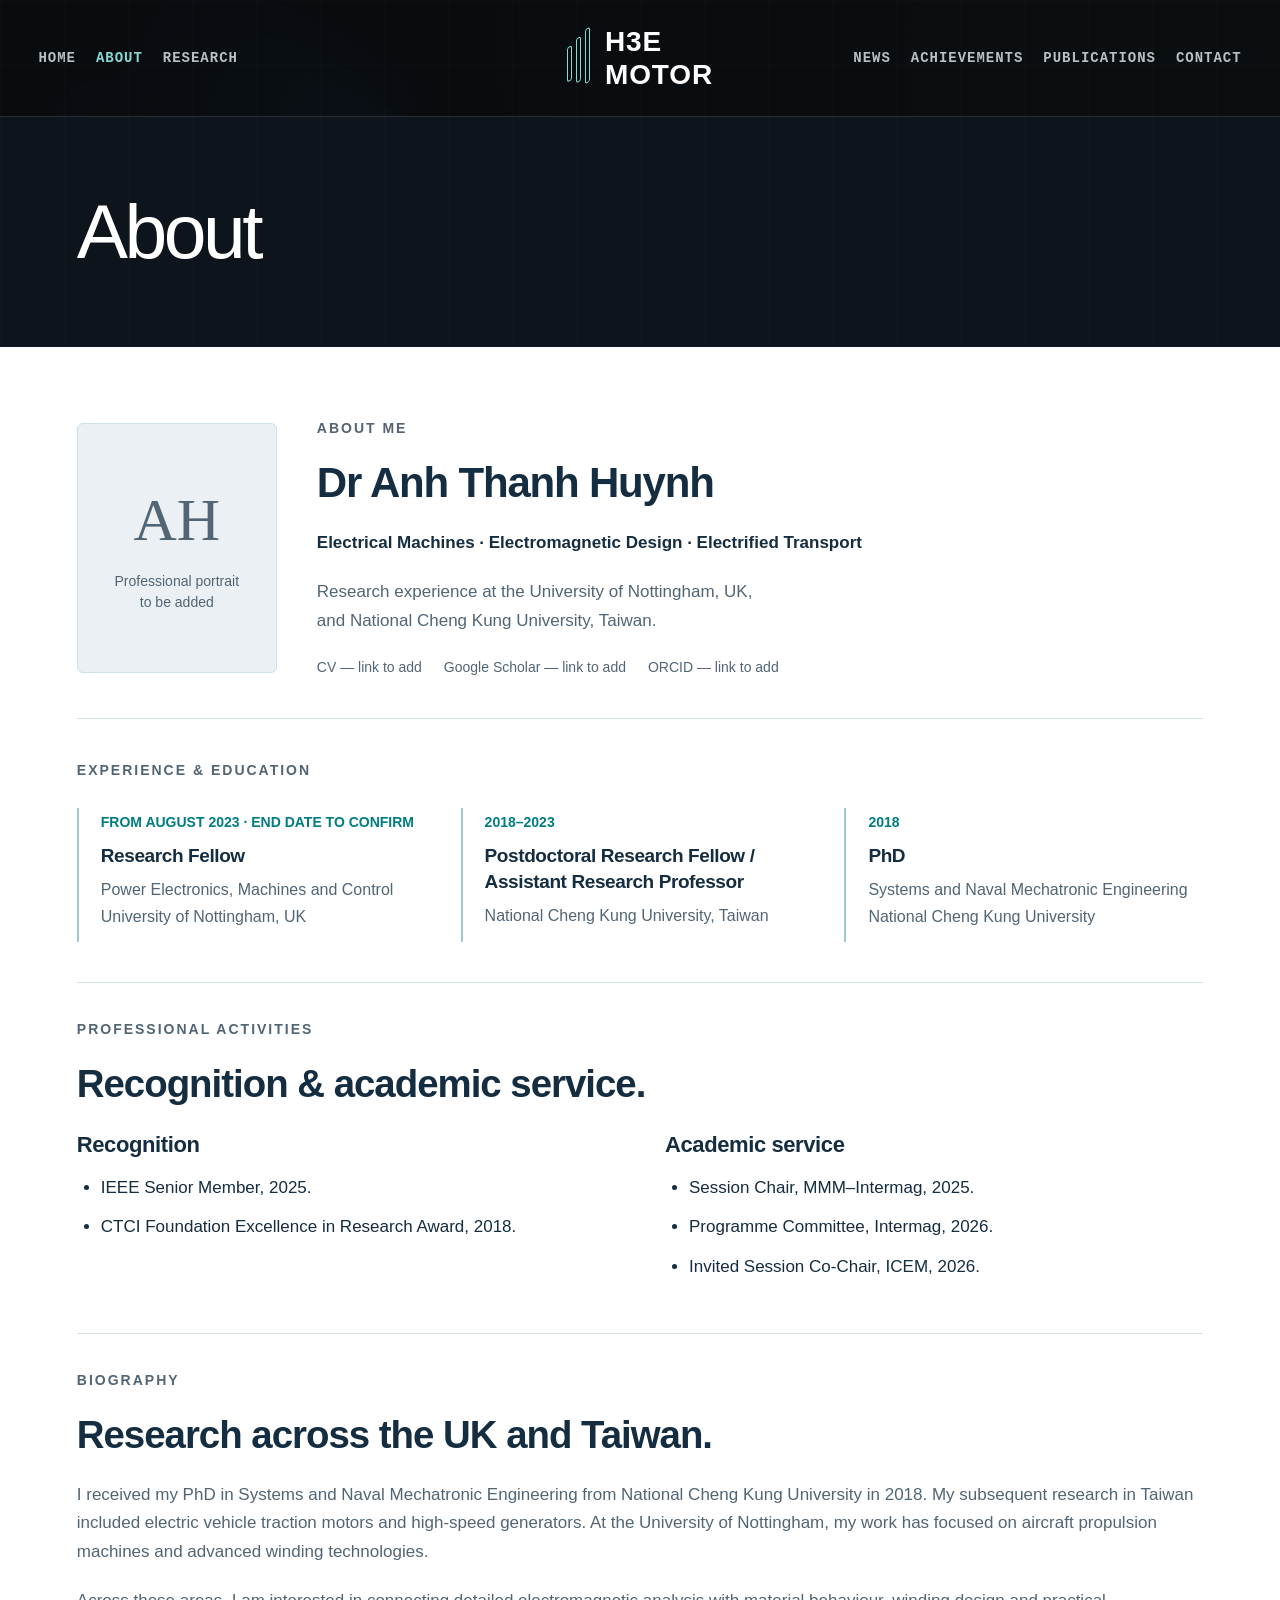
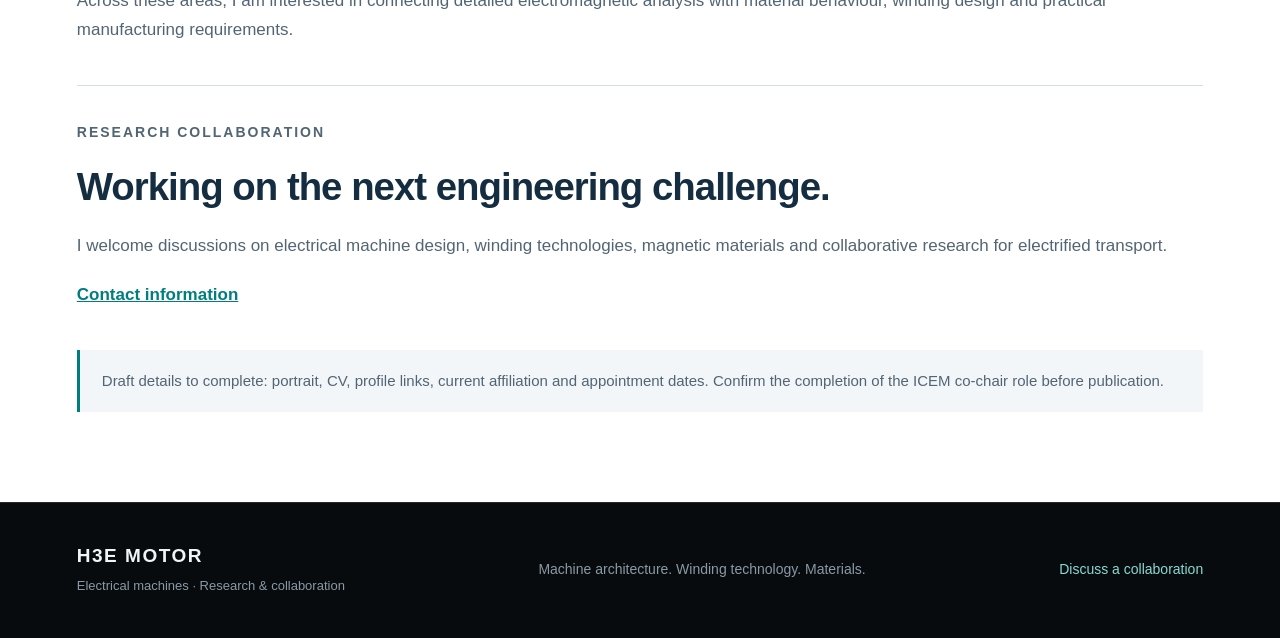
==== about.html @ 7771d88c "Update navigation, section labels and four supplied homepage illustrations" ====
<!DOCTYPE html>
<html lang="en"><head><meta charset="utf-8"/><meta content="width=device-width,initial-scale=1" name="viewport"/><title>About | Electrical Machines Research</title><meta content="Electrical machine research, winding technologies and magnetic materials." name="description"/><link href="style.css" rel="stylesheet"/><link href="design.css" rel="stylesheet"/><script defer="" src="navigation.js"></script></head><body><a class="skip" href="#main">Skip to content</a><header class="site-header"><nav aria-label="Main navigation" class="site-nav"><div class="nav-group nav-left"><a href="index.html">Home</a><a aria-current="page" href="about.html">About</a><a href="research.html">Research</a></div><a aria-label="H3E Motor home" class="brand" href="index.html"><span aria-hidden="true" class="brand-symbol"><i></i><i></i><i></i></span><span class="brand-name">H3E<span>MOTOR</span></span></a><button aria-controls="mobile-navigation" aria-expanded="false" class="menu-toggle" type="button">Menu<span aria-hidden="true">☰</span></button><div class="nav-group nav-right"><a href="news.html">News</a><a href="achievements.html">Achievements</a><a href="publications.html">Publications</a><a href="contact.html">Contact</a></div><div class="mobile-navigation" hidden="" id="mobile-navigation"><a href="index.html">Home</a><a aria-current="page" href="about.html">About</a><a href="research.html">Research</a><a href="news.html">News</a><a href="achievements.html">Achievements</a><a href="publications.html">Publications</a><a href="contact.html">Contact</a></div></nav></header><div class="section-banner"><div class="wrap"><h1>About</h1></div></div><main class="section-content" id="main"><section class="profile-overview"><div aria-label="Placeholder for a professional portrait" class="portrait" role="img"><span>AH</span><small>Professional portrait<br/>to be added</small></div><div><p class="eyebrow">About me</p><h1>Dr Anh Thanh Huynh</h1><p class="research-line">Electrical Machines · Electromagnetic Design · Electrified Transport</p><p>Research experience at the University of Nottingham, UK,<br/>and National Cheng Kung University, Taiwan.</p><div aria-label="Profile links awaiting details" class="profile-links"><span>CV — link to add</span><span>Google Scholar — link to add</span><span>ORCID — link to add</span></div></div></section><section class="about-experience"><p class="eyebrow">Experience &amp; education</p><div class="timeline"><div class="event"><time>FROM AUGUST 2023 · END DATE TO CONFIRM</time><h3>Research Fellow</h3><p>Power Electronics, Machines and Control<br/>University of Nottingham, UK</p></div><div class="event"><time>2018–2023</time><h3>Postdoctoral Research Fellow /<br/>Assistant Research Professor</h3><p>National Cheng Kung University, Taiwan</p></div><div class="event"><time>2018</time><h3>PhD</h3><p>Systems and Naval Mechatronic Engineering<br/>National Cheng Kung University</p></div></div></section><section class="about-section"><p class="eyebrow">Professional activities</p><h2>Recognition &amp; academic service.</h2><div class="columns"><div><h3>Recognition</h3><ul><li>IEEE Senior Member, 2025.</li><li>CTCI Foundation Excellence in Research Award, 2018.</li></ul></div><div><h3>Academic service</h3><ul><li>Session Chair, MMM–Intermag, 2025.</li><li>Programme Committee, Intermag, 2026.</li><li>Invited Session Co-Chair, ICEM, 2026.</li></ul></div></div></section><section class="about-section"><p class="eyebrow">Biography</p><h2>Research across the UK and Taiwan.</h2><p>I received my PhD in Systems and Naval Mechatronic Engineering from National Cheng Kung University in 2018. My subsequent research in Taiwan included electric vehicle traction motors and high-speed generators. At the University of Nottingham, my work has focused on aircraft propulsion machines and advanced winding technologies.</p><p>Across these areas, I am interested in connecting detailed electromagnetic analysis with material behaviour, winding design and practical manufacturing requirements.</p></section><section class="about-section"><p class="eyebrow">Research collaboration</p><h2>Working on the next engineering challenge.</h2><p>I welcome discussions on electrical machine design, winding technologies, magnetic materials and collaborative research for electrified transport.</p><a class="text-link" href="contact.html">Contact information</a></section><p class="note">Draft details to complete: portrait, CV, profile links, current affiliation and appointment dates. Confirm the completion of the ICEM co-chair role before publication.</p></main><footer class="site-footer"><a class="footer-brand" href="index.html">H3E MOTOR<span>Electrical machines · Research &amp; collaboration</span></a><p>Machine architecture. Winding technology. Materials.</p><a href="contact.html">Discuss a collaboration</a></footer></body></html>
---- style.css ----
:root{--ink:#152d40;--muted:#526574;--accent:#007d80;--blue:#007fac;--line:#d5e0e5;--mist:#f2f6f8;--background:url("blue-charcoal-background.jpg")}*{box-sizing:border-box}html{scroll-behavior:smooth;scroll-padding-top:100px}body{margin:0;color:var(--ink);background:#202020 var(--background) left top/cover fixed no-repeat;font:17px/1.7 system-ui,-apple-system,BlinkMacSystemFont,"Segoe UI",sans-serif;overflow-wrap:break-word}a{color:var(--accent)}a:focus-visible{outline:3px solid #5fe0e1;outline-offset:5px}h1,h2,h3,p{margin-top:0}h1{font-size:clamp(36px,4.2vw,58px);line-height:1.13;letter-spacing:-1.8px;margin-bottom:23px}h2{font-size:clamp(28px,3vw,39px);line-height:1.24;letter-spacing:-1px;margin-bottom:22px}h3{font-size:22px;line-height:1.35;letter-spacing:-.4px;margin-bottom:14px}p{margin-bottom:20px}ul{padding-left:24px;margin:0}li{margin-bottom:11px}.skip{position:absolute;top:-100px;z-index:40}.skip:focus{top:12px;left:12px;background:#fff;padding:8px}header{position:sticky;top:0;z-index:20;background:rgba(21,25,29,.95);border-bottom:1px solid #ffffff20;backdrop-filter:blur(12px)}.bar{max-width:1240px;margin:auto;min-height:78px;padding:20px 40px;display:flex;justify-content:flex-end;align-items:center}nav{display:flex;flex-wrap:wrap;gap:12px 28px;align-items:center;justify-content:flex-end}nav a{font-size:15px;font-weight:600;color:#dce5e9;text-decoration:none}nav a:hover,nav a[aria-current=page]{color:#8fe4e7}nav a[aria-current=page]{text-decoration:underline;text-underline-offset:9px;text-decoration-thickness:2px}.home-hero{background-image:linear-gradient(90deg,transparent 20%,#00000016 65%),var(--background);background-position:left center;background-size:cover;min-height:640px;color:white}.hero-inner{max-width:1240px;margin:auto;min-height:640px;display:flex;align-items:center;padding:70px 40px}.hero-copy{margin-left:41%;max-width:700px}.hero-copy h1{font-size:clamp(40px,4vw,57px);font-weight:650;line-height:1.12;letter-spacing:-1.8px}.hero-copy p{font-size:19px;color:#dce5ea;max-width:600px}.actions{display:flex;flex-wrap:wrap;gap:12px;margin-top:30px}.button{display:inline-block;background:#007d80;color:white;padding:12px 22px;text-decoration:none;font-size:15px;font-weight:650;border:1px solid #007d80;border-radius:6px}.button:hover{background:#00686c}.button.outline{background:#ffffff08;border-color:#b2bdc4}.button.outline:hover{background:#ffffff16}.home-content{max-width:1240px;margin:0 auto;padding:70px 40px 80px;background:#fff}.section-heading{max-width:850px;margin-bottom:36px}.section-heading>p:last-child{font-size:19px;color:var(--muted)}.eyebrow,.tag{font-size:14px;letter-spacing:2px;text-transform:uppercase;font-weight:750;color:var(--accent);margin-bottom:18px;display:block}.feature-grid{display:grid;grid-template-columns:repeat(3,minmax(0,1fr));gap:24px}.feature{padding:26px;background:var(--mist);border-top:3px solid var(--accent);border-radius:6px}.feature p{font-size:16px;color:var(--muted)}.feature a{font-size:15px;font-weight:600}.next-grid{display:grid;grid-template-columns:1fr 1fr;gap:26px;margin-top:36px}.next-grid a{display:flex;flex-direction:column;border-top:1px solid var(--line);padding-top:25px;text-decoration:none}.next-grid strong{font-size:21px}.next-grid span{color:var(--muted);font-size:16px;margin-top:8px}.section-banner{background:linear-gradient(90deg,#0000000a,#00000020),var(--background) left 40%/cover no-repeat;color:#fff}.section-banner .wrap{max-width:1240px;margin:auto;padding:55px 40px;min-height:225px;display:flex;justify-content:center;flex-direction:column;padding-left:max(40px,40%)}.section-banner h1{margin-bottom:0;font-size:46px;letter-spacing:-1.4px}.section-content{max-width:1240px;margin:auto;background:#fff;padding:60px 40px 80px;min-height:50vh}.section-content>section{margin-bottom:40px}.section-content p{color:var(--muted)}.section-content p:last-child{margin-bottom:0}.section-content .entry{padding:27px 0;border-top:1px solid var(--line)}.section-content .entry h2{font-size:29px}.section-content .year{font-size:14px;font-weight:700;color:var(--accent)}.section-content .subtle,.section-content .pending{font-size:15px;color:var(--muted)}.columns{display:grid;grid-template-columns:1fr 1fr;gap:50px}.callout,.note{padding:18px 22px;background:var(--mist);border-left:3px solid var(--accent);font-size:15px;color:var(--muted);margin-top:28px}.badge{display:inline-block;background:#edf7f7;color:var(--accent);border:1px solid #bad8d8;padding:3px 10px;border-radius:4px;font-size:14px;margin-bottom:14px}.profile-overview{display:grid;grid-template-columns:200px 1fr;gap:40px;align-items:center;padding-bottom:38px;border-bottom:1px solid var(--line)}.profile-overview h1{font-size:42px;letter-spacing:-1.2px}.portrait{background:#eaf0f3;border:1px solid #d0dde4;aspect-ratio:4/5;border-radius:6px;display:flex;align-items:center;justify-content:center;flex-direction:column;text-align:center;color:#526574}.portrait span{font:60px/1.2 Georgia,serif;margin-bottom:15px}.portrait small{font-size:14px;line-height:1.5}.research-line{font-weight:650;color:var(--ink)!important}.profile-links{display:flex;flex-wrap:wrap;gap:12px 22px;font-size:14px;color:var(--muted)}.intro{display:grid;grid-template-columns:1.1fr 1fr;gap:60px}.lead{font-size:20px}.chips{display:flex;flex-wrap:wrap;gap:9px;margin-top:25px}.chips span{border:1px solid var(--line);border-radius:4px;padding:6px 11px;font-size:14px;color:var(--muted)}.timeline{margin-top:25px}.event{padding:0 0 25px 22px;border-left:2px solid #9dcbd1}.event time{font-size:14px;font-weight:700;color:var(--accent)}.event h3{font-size:19px;margin:7px 0}.event p{font-size:16px}.about-section{padding-top:35px;border-top:1px solid var(--line)}.contact-list{display:grid;grid-template-columns:170px 1fr;gap:15px}.contact-list dt{font-weight:650}.contact-list dd{margin:0;color:var(--muted)}.photo-grid{display:grid;grid-template-columns:repeat(3,minmax(0,1fr));gap:30px}.photo-grid figure{margin:0}.photo-slot{background:#eaf0f3;aspect-ratio:1.4;border:1px solid #d0dde4;border-radius:6px;display:flex;justify-content:center;align-items:center;padding:24px;color:var(--muted)}.photo-grid figcaption{margin-top:13px;font-size:16px}.photo-grid small{display:block;color:var(--muted);font-size:14px}.draft-note{font-size:14px;margin-top:28px}.brief{font-size:19px}footer{background:#171c20ee;color:#bdcbd3;padding:28px 40px;display:flex;justify-content:space-between;gap:25px;font-size:14px}footer a{color:#94dfe3}footer p{margin:0}.preview-page[hidden]{display:none!important}.preview-page{min-height:60vh}.text-link{font-weight:650}@media(max-width:1000px){nav{gap:12px 22px}.home-hero,.hero-inner{min-height:580px}.hero-copy{margin-left:35%}.hero-copy h1{font-size:47px}.intro{grid-template-columns:1fr;gap:40px}.feature-grid{grid-template-columns:1fr}.feature{padding:28px}.section-banner .wrap{padding-left:40%}.profile-overview{grid-template-columns:170px 1fr;gap:30px}.profile-overview h1{font-size:36px}}
@media(max-width:700px){body{background-attachment:scroll}.bar{padding:18px 22px;min-height:94px;justify-content:center}nav{justify-content:center;gap:10px 19px}nav a{font-size:14px}.home-hero{background-position:28% center;min-height:560px}.hero-inner{min-height:560px;padding:50px 24px;background:#00000038;align-items:center}.hero-copy{margin-left:0;max-width:600px}.hero-copy h1{font-size:42px}.hero-copy p{font-size:18px}.home-content,.section-content{padding:42px 24px 55px}.feature-grid,.next-grid,.columns{grid-template-columns:1fr}.next-grid{gap:15px}.section-banner .wrap{padding:40px 24px 40px 32%;min-height:180px}.section-banner h1{font-size:36px}.profile-overview{grid-template-columns:1fr;gap:25px}.portrait{max-width:150px;width:100%}.profile-overview h1{font-size:35px}.photo-grid{grid-template-columns:repeat(2,minmax(0,1fr));gap:25px 18px}.contact-list{grid-template-columns:1fr;gap:5px}.contact-list dd{margin-bottom:13px}footer{flex-direction:column;padding:24px;gap:8px}.intro{gap:30px}h2{font-size:29px}.eyebrow,.tag{letter-spacing:1.3px}html{scroll-padding-top:130px}}
@media(max-width:430px){.photo-grid{grid-template-columns:1fr}.hero-copy h1{font-size:37px;letter-spacing:-1.1px}.home-hero,.hero-inner{min-height:530px}.section-banner .wrap{padding-left:24px;background:#00000030}.section-banner h1{font-size:34px}.button{font-size:14px;padding:11px 17px}.bar{min-height:100px}nav{gap:9px 16px}.chips span{font-size:14px}}
@media(prefers-reduced-motion:reduce){html{scroll-behavior:auto}}@media print{body{background:white}header,footer,.actions{display:none}.home-hero,.section-banner{background:white;color:var(--ink);min-height:auto}.hero-inner{min-height:auto;padding:20px;background:white}.hero-copy{margin:0}.hero-copy p{color:var(--muted)}.section-banner .wrap{padding:20px;min-height:auto}.section-content,.home-content{padding:20px}.entry,.feature{break-inside:avoid}}

/* Home follows the supplied navy hero and motor illustration. */
header{background:#10263b;border-bottom-color:#ffffff16}.home-hero.motor-hero{background:#10263b;color:#fff;min-height:0}.motor-hero .wrap{max-width:1240px;margin:auto;padding:55px 40px 48px;display:grid;grid-template-columns:1.4fr 1fr;gap:45px;align-items:center}.motor-hero .wrap>div{min-width:0}.motor-hero h1{font-size:clamp(38px,4.8vw,65px);font-weight:650;line-height:1.1;letter-spacing:-2.5px;margin:0 0 28px}.motor-hero p{color:#d1dee7;font-size:19px;max-width:640px}.motor-hero figure{margin:0;min-width:0}.motor-hero svg{display:block;width:100%;height:auto;filter:drop-shadow(0 24px 34px #00101860)}.motor-hero figcaption{text-align:center;font-size:14px;letter-spacing:.9px;margin-top:20px;color:#e5edf2}.motor-hero .actions{margin-top:32px}.motor-hero .button.secondary{background:transparent;border:1px solid #8096a5}.motor-hero .button.secondary:hover{background:#ffffff12}.research-introduction{max-width:950px;padding-bottom:35px;border-bottom:1px solid var(--line)}.research-introduction .chips{margin-bottom:4px}.about-experience .timeline{display:grid;grid-template-columns:repeat(3,minmax(0,1fr));gap:25px}.about-experience .event{padding-bottom:12px}.research-introduction h2{font-size:clamp(30px,3vw,40px)}
@media(max-width:1000px){.motor-hero .wrap{grid-template-columns:1.2fr 1fr;gap:30px}.motor-hero h1{font-size:48px;letter-spacing:-1.8px}.about-experience .timeline{grid-template-columns:1fr;gap:10px}}
@media(max-width:760px){.motor-hero .wrap{grid-template-columns:1fr;padding:42px 24px;gap:35px}.motor-hero h1{font-size:42px;letter-spacing:-1.4px}.motor-hero figure{max-width:360px;margin:0 auto;width:100%}.motor-hero p{font-size:18px}.motor-hero figcaption{font-size:14px;letter-spacing:.4px}}
@media(max-width:430px){.motor-hero h1{font-size:37px;letter-spacing:-1.1px}.motor-hero figure{max-width:290px}.motor-hero .wrap{padding:36px 24px}.motor-hero .button{font-size:14px}}
@media print{.motor-hero figure{display:none}.home-hero.motor-hero{background:#fff;color:var(--ink)}.motor-hero .wrap{display:block;padding:20px}.motor-hero p{color:var(--muted)}}

.motor-hero .motor-illustration{display:block;width:100%;height:auto;filter:drop-shadow(0 24px 34px #00101860)}.news-empty{padding:32px;background:#f2f6f8;border-left:3px solid #007d80;border-radius:5px}.news-topics{display:grid;grid-template-columns:repeat(3,1fr);gap:25px;margin-top:36px}.news-topics article{padding-top:20px;border-top:1px solid #d5e0e5}.news-topics p{font-size:16px}@media(max-width:760px){.news-topics{grid-template-columns:1fr}}

/* Shared Cloudflare Pages / GitHub Pages design from the supplied reference. */
.home-hero.motor-hero{background-color:#202020;background-image:linear-gradient(90deg,#00000012,#0000000d),url("blue-charcoal-background.jpg");background-position:center center;background-size:cover;background-repeat:no-repeat}.motor-hero .wrap{padding-top:60px;padding-bottom:48px;min-height:590px}.motor-hero h1{font-size:clamp(38px,4.1vw,64px);line-height:1.15;letter-spacing:-2px}.motor-hero .motor-illustration{filter:none}.motor-hero .button.secondary{background:#00000066}.motor-hero .button.secondary:hover{background:#00000090}.motor-hero p{color:#e4edf1}.motor-hero figcaption{color:#f0f4f6}
@media(max-width:1000px){.motor-hero .wrap{min-height:550px}.motor-hero h1{font-size:44px;letter-spacing:-1.4px}}
@media(max-width:760px){.home-hero.motor-hero{background-position:26% center}.motor-hero .wrap{background:#00000030;min-height:0;padding:42px 24px;gap:35px}.motor-hero h1{font-size:42px;letter-spacing:-1.4px}.motor-hero figure{max-width:330px}}
@media(max-width:430px){.motor-hero h1{font-size:36px;letter-spacing:-1px}.motor-hero .wrap{padding:36px 24px}.motor-hero figure{max-width:290px}}
@media print{.home-hero.motor-hero{background:#fff;color:#152d40}.motor-hero .wrap{background:#fff;min-height:0}.motor-hero p{color:#526574}}
---- design.css ----
/* H3E Motor — technology-led academic portfolio */
:root{--night:#0c0f12;--panel:#12181d;--pale:#f1f4f4;--soft:#b6c2c8;--teal:#87dad4;--hairline:#ffffff20;--mono:"SFMono-Regular",Consolas,"Liberation Mono",monospace}html{scroll-padding-top:150px}body{font-family:Arial,Helvetica,sans-serif}.site-header{position:sticky;top:0;background:#0a0d10f5;border-bottom:1px solid var(--hairline);background-image:linear-gradient(#ffffff03 1px,transparent 1px),linear-gradient(90deg,#ffffff03 1px,transparent 1px);background-size:64px 64px;backdrop-filter:blur(18px);z-index:30}.site-nav{max-width:1600px;min-height:116px;margin:auto;padding:14px 4%;display:grid;grid-template-columns:1fr 100px 1fr;gap:28px;align-items:center}.nav-group{display:flex;align-items:center;gap:clamp(18px,2.1vw,36px)}.nav-right{justify-content:flex-end}.nav-group a,.mobile-navigation a{font-family:var(--mono);font-size:14px;line-height:1.5;letter-spacing:.12em;text-transform:uppercase;font-weight:600;text-decoration:none;color:#b9c0c4;white-space:nowrap}.nav-group a:hover,.nav-group a[aria-current=page]{color:var(--teal);text-decoration:none}.brand{color:#fff;text-decoration:none;display:flex;align-items:center;justify-content:center;gap:10px}.brand-name{font-size:28px;line-height:1;letter-spacing:.03em;font-weight:700}.brand-name>span{display:block;font:10px/1.7 var(--mono);letter-spacing:.28em;margin-top:4px}.brand-symbol{width:28px;height:51px;display:flex;gap:4px;align-items:center;transform:skewY(-25deg)}.brand-symbol i{width:5px;height:35px;display:block;border:1px solid var(--teal);border-radius:4px}.brand-symbol i:nth-child(2){height:45px}.brand-symbol i:nth-child(3){height:55px}.menu-toggle,.mobile-navigation{display:none}.skip{z-index:50}.skip:focus{background:var(--teal);color:#0c0f12}.technology-home{background:var(--night);color:var(--pale);overflow-x:hidden}.technology-home p{color:var(--soft)}.home-main{overflow:hidden}.technology-hero{position:relative;min-height:780px;background:radial-gradient(ellipse at 86% 40%,#06344a80,transparent 46%),#0b0e11;border-bottom:1px solid var(--hairline);isolation:isolate}.technology-hero:before{content:"";position:absolute;inset:0;z-index:-2;background:linear-gradient(90deg,#0b0e11 10%,#0b0e11de 40%,#0b0e1190),url('blue-charcoal-background.jpg') center/cover;opacity:.66}.hero-grid{position:absolute;inset:0;z-index:-1;background-image:linear-gradient(#ffffff04 1px,transparent 1px),linear-gradient(90deg,#ffffff04 1px,transparent 1px);background-size:80px 80px;mask-image:linear-gradient(90deg,transparent,#000)}.hero-container{max-width:1500px;margin:auto;padding:104px 6% 90px;position:relative;z-index:2}.overline{font:600 14px/1.6 var(--mono);letter-spacing:.19em;text-transform:uppercase;margin:0 0 30px!important;color:var(--teal)!important}.technology-hero h1{font-size:clamp(62px,6.8vw,110px);line-height:1.01;letter-spacing:-.055em;font-weight:500;max-width:940px;margin:0 0 32px;text-wrap:balance}.technology-home em{font-family:Georgia,"Times New Roman",serif;font-weight:400;letter-spacing:-.045em;color:var(--teal)}.technology-hero h1 em{display:block}.hero-intro{font-size:20px;line-height:1.65;max-width:640px;margin-bottom:36px}.hero-visual{position:absolute;right:-3%;top:70px;z-index:0;width:45%;max-width:650px;opacity:.38;filter:grayscale(.45);pointer-events:none}.hero-visual img{width:100%;height:auto;display:block}.hero-actions{display:flex;align-items:center;flex-wrap:wrap;gap:30px}.action-primary{display:inline-block;background:var(--teal);color:#0c1a1e!important;padding:17px 27px;font-size:15px;font-weight:700;text-decoration:none;border:1px solid var(--teal);border-radius:0;transition:background .15s}.action-primary:hover{background:#acf0eb}.action-text{display:inline-block;color:var(--pale);text-decoration:none;border-bottom:1px solid #63757d;padding:10px 0;font-size:15px;font-weight:600}.action-text:hover{color:var(--teal)}.hero-bottom{max-width:1500px;margin:auto;padding:22px 6%;display:flex;justify-content:space-between;gap:24px;font:12px/1.6 var(--mono);letter-spacing:.07em;text-transform:uppercase;border-top:1px solid var(--hairline);color:#8d9ca5}.pillar-navigation{max-width:1500px;margin:auto;padding:0 6%;display:grid;grid-template-columns:1fr 1fr 1.45fr;gap:0;justify-content:stretch;border-bottom:1px solid var(--hairline)}.pillar-navigation a{font:14px/1.5 var(--mono);color:#cdd6da;letter-spacing:.02em;text-decoration:none;padding:29px 24px;border-right:1px solid var(--hairline);text-align:center;white-space:normal}.pillar-navigation a:first-child{padding-left:0}.pillar-navigation a:last-child{border:0;padding-right:0}.pillar-navigation a:hover{color:var(--teal);background:#ffffff03}.technology-section{max-width:1500px;margin:auto;padding:112px 6% 110px;border-bottom:1px solid var(--hairline);scroll-margin-top:120px}.section-intro{max-width:1080px;margin-bottom:56px}.section-intro h2{font-size:clamp(35px,4.2vw,65px);line-height:1.08;letter-spacing:-.045em;font-weight:500;margin-bottom:26px;text-wrap:balance}.section-intro h2>span{display:block;font-size:clamp(27px,3.1vw,46px);color:#c9d2d7;line-height:1.18;margin-top:18px;max-width:950px}.section-lead{font-size:20px;line-height:1.7;max-width:850px}.technology-layout{display:grid;grid-template-columns:minmax(0,1.2fr) minmax(0,1fr);gap:62px;align-items:center}.technology-layout.reverse{grid-template-columns:minmax(0,.9fr) minmax(0,1.3fr)}.research-figure{margin:0;min-width:0}.research-figure>a{display:flex;background:#fff;min-height:330px;align-items:center;padding:18px;border:1px solid #cad5db;overflow:hidden}.research-figure img{display:block;max-width:100%;width:100%;height:auto;object-fit:contain}.research-figure figcaption{font-size:14px;line-height:1.6;color:#91a2ac;margin-top:17px;max-width:650px}.research-figure a:focus-visible{outline-offset:6px}.research-figure.wide-photo>a{padding:14px;min-height:290px}.project-list{padding:0;margin:0 0 32px;list-style:none}.project-list li{display:grid;grid-template-columns:113px 1fr;gap:20px;margin:0;padding:24px 0;border-top:1px solid var(--hairline)}.project-list li>strong{font-size:26px;line-height:1.3;letter-spacing:-1px;color:var(--teal);font-weight:500}.technology-home h3{font-size:20px;line-height:1.35;font-weight:500;letter-spacing:-.01em;margin:0 0 10px}.technology-detail p{font-size:16px;line-height:1.65;margin-bottom:0}.topic-lines{margin-bottom:32px}.topic-lines>div{padding:25px 0;border-top:1px solid var(--hairline)}.topic-lines>div:first-child{padding-top:0;border:0}.underlined-link{display:inline-block;font-size:15px;color:var(--teal);padding-bottom:9px;border-bottom:1px solid #5f9f9b;text-decoration:none;font-weight:600}.underlined-link:hover{color:#fff}.winding-section{background:linear-gradient(120deg,#ffffff02,transparent)}.collaboration-panel{max-width:1500px;margin:auto;padding:110px 6% 120px;background:radial-gradient(ellipse at 100% 100%,#12394260,transparent 65%)}.collaboration-panel h2{font-size:clamp(40px,5.1vw,76px);line-height:1.05;letter-spacing:-.04em;font-weight:400}.collaboration-panel p:not(.overline){font-size:20px;max-width:680px;margin-bottom:32px}.collaboration-panel .action-text{margin-left:30px}.site-footer{margin:0;background:#080b0d;color:#94a1aa;max-width:none;padding:40px 6%;display:flex;align-items:center;justify-content:space-between;gap:30px;border-top:1px solid var(--hairline);font-size:14px}.footer-brand{font:700 19px/1.4 Arial,sans-serif;letter-spacing:.08em;color:#edf5f5;text-decoration:none}.footer-brand>span{display:block;font:13px/1.8 Arial,sans-serif;letter-spacing:0;color:#899aa6;margin-top:5px}.site-footer p{margin:0!important;color:#899aa6}.site-footer>a:last-child{color:var(--teal);font-size:14px;text-decoration:none}.section-banner{background:#0d141b;background-image:linear-gradient(#ffffff03 1px,transparent 1px),linear-gradient(90deg,#ffffff03 1px,transparent 1px);background-size:64px 64px}.section-banner .wrap{padding:65px 6%;min-height:230px;max-width:1500px}.section-banner h1{font-size:clamp(50px,6vw,84px);line-height:1.06;font-weight:500;letter-spacing:-.045em}.section-content{max-width:1320px;padding:70px 6% 90px}main article[id]{scroll-margin-top:150px}[hidden]{display:none!important}
@media(min-width:1600px){.nav-group a{font-size:16px}.technology-hero h1{max-width:1010px}}
@media(max-width:1150px){.site-nav{grid-template-columns:1fr 84px 1.25fr;gap:18px;padding:14px 3%;min-height:106px}.nav-group{gap:18px}.nav-group a{font-size:12px;letter-spacing:.08em}.brand-name{font-size:24px}.brand-symbol{transform:scale(.8) skewY(-25deg);margin-right:-6px}.hero-container{padding-top:90px}.technology-hero{min-height:710px}.technology-layout,.technology-layout.reverse{gap:36px}.project-list li{grid-template-columns:90px 1fr;gap:14px}.project-list li>strong{font-size:23px}.research-figure>a{min-height:260px}.site-footer{flex-wrap:wrap}}
@media(max-width:1150px){.site-nav{display:flex;justify-content:space-between;flex-wrap:wrap;min-height:88px;padding:20px 6%;gap:0}.nav-group{display:none}.brand-symbol{height:43px}.brand{justify-content:flex-start}.menu-toggle{display:flex;align-items:center;gap:14px;padding:8px 0;background:none;border:0;color:#e0e9ed;font:14px/1.5 var(--mono);text-transform:uppercase;letter-spacing:.12em}.menu-toggle span{font-size:22px}.mobile-navigation{display:grid;grid-template-columns:1fr 1fr;gap:22px 30px;padding:30px 0 14px;width:100%;border-top:1px solid var(--hairline);margin-top:22px}.mobile-navigation a{font-size:14px;white-space:normal}.mobile-navigation a[aria-current=page]{color:var(--teal)}.hero-container{padding:90px 6% 65px}.technology-hero{min-height:0}.technology-hero h1{font-size:clamp(64px,9.8vw,85px);max-width:740px}.hero-visual{width:64%;top:90px;right:-18%;opacity:.2}.hero-intro{font-size:19px;max-width:620px}.hero-bottom{font-size:11px;gap:35px}.pillar-navigation{grid-template-columns:1fr;padding:0 6%}.pillar-navigation a{padding:18px 0!important;border:0;border-bottom:1px solid var(--hairline);text-align:left;font-size:14px}.technology-section{padding:80px 6%}.section-intro{margin-bottom:40px}.technology-layout,.technology-layout.reverse{grid-template-columns:1fr;gap:40px}.reverse .research-figure{grid-row:1}.research-figure>a{min-height:0;max-height:none}.research-figure img{max-height:550px}.research-figure.wide-photo>a{min-height:0}.technology-detail{max-width:760px}.section-intro h2{font-size:46px}.section-intro h2>span{font-size:36px}.technology-detail p{font-size:17px}.project-list li{grid-template-columns:120px 1fr}.project-list li>strong{font-size:30px}.collaboration-panel{padding:80px 6%}.site-footer{display:grid;grid-template-columns:1fr;gap:22px}.section-banner .wrap{padding:50px 6%;min-height:190px}.section-content{padding:50px 6% 65px}.profile-overview{grid-template-columns:150px 1fr;gap:28px}}
@media(max-width:540px){html{scroll-padding-top:110px}.hero-container{padding-top:67px;padding-bottom:52px}.overline{font-size:12px;letter-spacing:.15em;margin-bottom:25px!important}.technology-hero h1{font-size:clamp(48px,12.8vw,66px);line-height:1.03;letter-spacing:-.05em;margin-bottom:28px}.hero-intro{font-size:17px;line-height:1.7}.hero-actions{gap:17px 25px}.action-primary{padding:15px 20px;font-size:14px}.action-text{font-size:14px}.hero-bottom{display:block;padding-top:19px;padding-bottom:19px}.hero-bottom span{display:block;font-size:10px}.hero-bottom span+span{margin-top:6px}.hero-visual{top:125px;width:78%;right:-34%;opacity:.16}.technology-section{padding:64px 6%}.section-intro h2{font-size:35px;line-height:1.12}.section-intro h2>span{font-size:28px;margin-top:16px}.section-lead{font-size:17px}.research-figure>a,.research-figure.wide-photo>a{padding:8px}.research-figure figcaption{font-size:13px}.project-list li{grid-template-columns:84px 1fr;gap:18px;padding:22px 0}.project-list li>strong{font-size:24px}.technology-home h3{font-size:20px}.technology-detail p{font-size:16px}.collaboration-panel{padding:65px 6%}.collaboration-panel h2{font-size:42px}.collaboration-panel p:not(.overline){font-size:17px}.collaboration-panel .action-text{margin:20px 0 0;display:table}.site-footer{padding:35px 6%}.section-banner h1{font-size:52px}.section-content .profile-overview{grid-template-columns:1fr}.profile-overview .portrait{max-width:200px}.profile-overview h1{font-size:36px}.columns{grid-template-columns:1fr;gap:28px}.section-content{font-size:17px}.site-nav{min-height:90px}}
@media(prefers-reduced-motion:reduce){html{scroll-behavior:auto}*,*:before,*:after{transition:none!important}}

/* Requested header, labels and supplied illustration update */
.site-nav{grid-template-columns:1fr 155px 1fr;gap:24px}
.brand-name{font-size:28px;line-height:1.04;letter-spacing:.03em}
.brand-name>span{font-family:inherit;font-size:inherit;font-weight:inherit;line-height:inherit;letter-spacing:inherit;margin-top:3px}
.technology-hero{min-height:0}
.technology-hero .hero-container{display:grid;grid-template-columns:minmax(0,1fr) minmax(0,1.06fr);align-items:center;gap:48px;padding-top:76px;padding-bottom:80px}
.hero-text{min-width:0}
.technology-hero h1{font-size:clamp(50px,5.1vw,88px);max-width:690px;line-height:1.04}
.hero-art{margin:0;min-width:0;background:#fff;border:1px solid #ffffff30;border-radius:8px;overflow:hidden}
.hero-art img{display:block;width:100%;height:auto;max-width:100%;object-fit:contain}
.technology-hero .hero-intro{max-width:600px}
.technology-section .section-intro>.overline{font-size:clamp(21px,2vw,28px);line-height:1.35;letter-spacing:.09em;margin-bottom:28px!important}
.research-figure>a,.research-figure.wide-photo>a{min-height:0;padding:0;background:transparent;border:1px solid #ffffff26;border-radius:6px}
.research-figure img{max-height:none}
@media(min-width:1600px){.site-nav{grid-template-columns:1fr 155px 1fr}}
@media(max-width:1400px) and (min-width:1151px){.site-nav{gap:18px;padding-left:3%;padding-right:3%}.nav-group{gap:20px}.nav-group a{font-size:14px;letter-spacing:.07em}}
@media(max-width:1150px){.site-nav{display:flex;min-height:104px}.brand-name{font-size:25px}.technology-hero .hero-container{grid-template-columns:1fr;gap:40px;padding-top:64px;padding-bottom:64px}.technology-hero h1{font-size:clamp(58px,7vw,82px);max-width:900px}.hero-art{max-width:800px;width:100%;margin:0 auto}.technology-hero .hero-intro{max-width:780px}}
@media(max-width:540px){.brand-name{font-size:23px}.site-nav{min-height:96px}.technology-hero .hero-container{padding-top:48px;padding-bottom:46px;gap:35px}.technology-hero h1{font-size:clamp(46px,12vw,64px)}.technology-section .section-intro>.overline{font-size:21px;letter-spacing:.06em;margin-bottom:22px!important}}
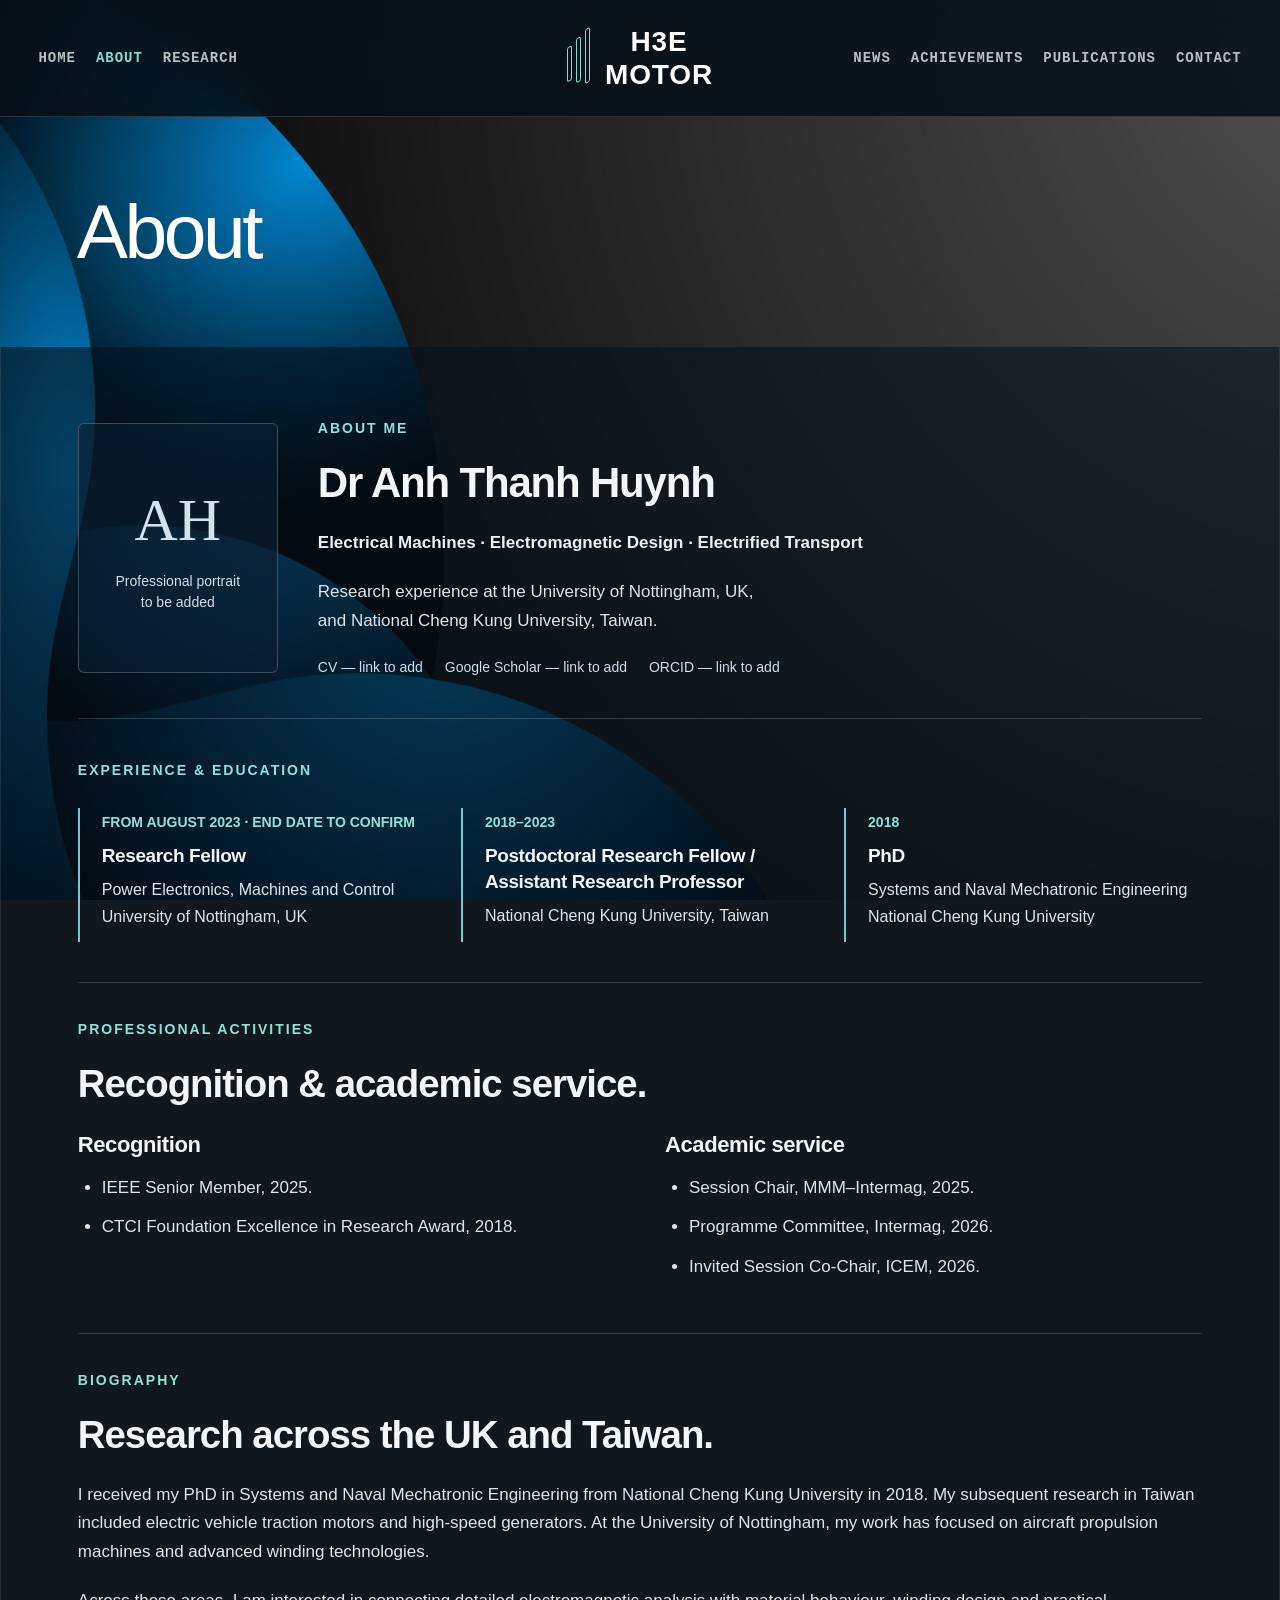
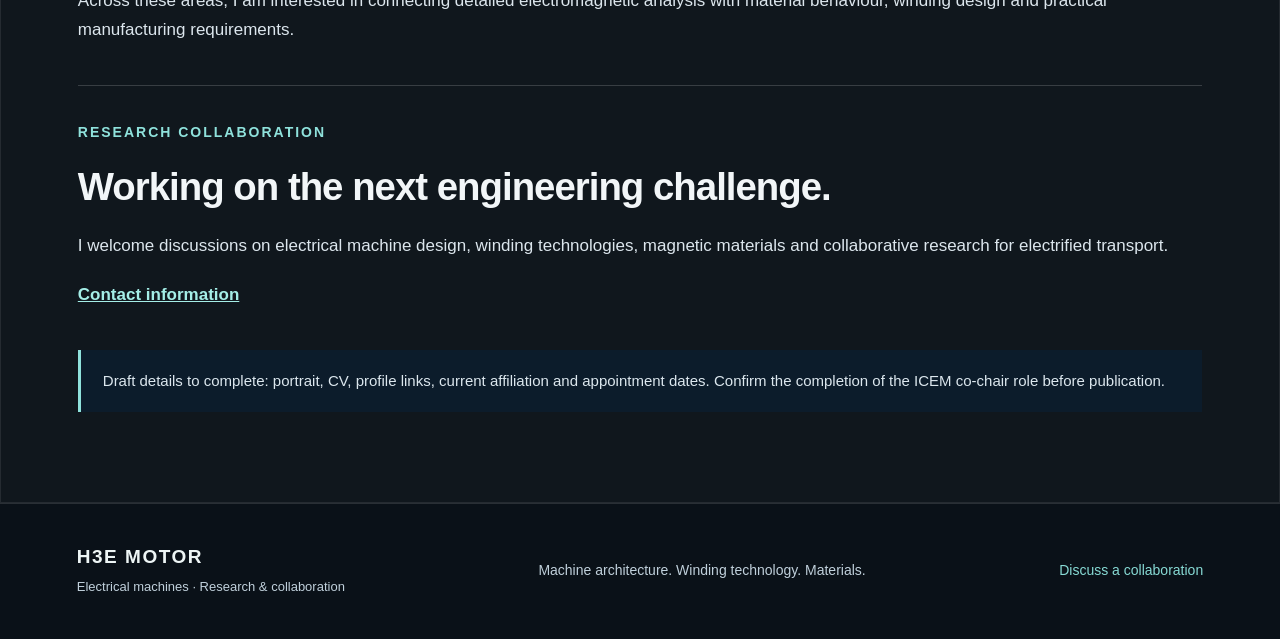
==== commit 6e8271f4: "Refresh shared stylesheet version across all pages" ====
--- a/about.html
+++ b/about.html
@@ -1,2 +1,2 @@
 <!DOCTYPE html>
-<html lang="en"><head><meta charset="utf-8"/><meta content="width=device-width,initial-scale=1" name="viewport"/><title>About | Electrical Machines Research</title><meta content="Electrical machine research, winding technologies and magnetic materials." name="description"/><link href="style.css" rel="stylesheet"/><link href="design.css" rel="stylesheet"/><script defer="" src="navigation.js"></script></head><body><a class="skip" href="#main">Skip to content</a><header class="site-header"><nav aria-label="Main navigation" class="site-nav"><div class="nav-group nav-left"><a href="index.html">Home</a><a aria-current="page" href="about.html">About</a><a href="research.html">Research</a></div><a aria-label="H3E Motor home" class="brand" href="index.html"><span aria-hidden="true" class="brand-symbol"><i></i><i></i><i></i></span><span class="brand-name">H3E<span>MOTOR</span></span></a><button aria-controls="mobile-navigation" aria-expanded="false" class="menu-toggle" type="button">Menu<span aria-hidden="true">☰</span></button><div class="nav-group nav-right"><a href="news.html">News</a><a href="achievements.html">Achievements</a><a href="publications.html">Publications</a><a href="contact.html">Contact</a></div><div class="mobile-navigation" hidden="" id="mobile-navigation"><a href="index.html">Home</a><a aria-current="page" href="about.html">About</a><a href="research.html">Research</a><a href="news.html">News</a><a href="achievements.html">Achievements</a><a href="publications.html">Publications</a><a href="contact.html">Contact</a></div></nav></header><div class="section-banner"><div class="wrap"><h1>About</h1></div></div><main class="section-content" id="main"><section class="profile-overview"><div aria-label="Placeholder for a professional portrait" class="portrait" role="img"><span>AH</span><small>Professional portrait<br/>to be added</small></div><div><p class="eyebrow">About me</p><h1>Dr Anh Thanh Huynh</h1><p class="research-line">Electrical Machines · Electromagnetic Design · Electrified Transport</p><p>Research experience at the University of Nottingham, UK,<br/>and National Cheng Kung University, Taiwan.</p><div aria-label="Profile links awaiting details" class="profile-links"><span>CV — link to add</span><span>Google Scholar — link to add</span><span>ORCID — link to add</span></div></div></section><section class="about-experience"><p class="eyebrow">Experience &amp; education</p><div class="timeline"><div class="event"><time>FROM AUGUST 2023 · END DATE TO CONFIRM</time><h3>Research Fellow</h3><p>Power Electronics, Machines and Control<br/>University of Nottingham, UK</p></div><div class="event"><time>2018–2023</time><h3>Postdoctoral Research Fellow /<br/>Assistant Research Professor</h3><p>National Cheng Kung University, Taiwan</p></div><div class="event"><time>2018</time><h3>PhD</h3><p>Systems and Naval Mechatronic Engineering<br/>National Cheng Kung University</p></div></div></section><section class="about-section"><p class="eyebrow">Professional activities</p><h2>Recognition &amp; academic service.</h2><div class="columns"><div><h3>Recognition</h3><ul><li>IEEE Senior Member, 2025.</li><li>CTCI Foundation Excellence in Research Award, 2018.</li></ul></div><div><h3>Academic service</h3><ul><li>Session Chair, MMM–Intermag, 2025.</li><li>Programme Committee, Intermag, 2026.</li><li>Invited Session Co-Chair, ICEM, 2026.</li></ul></div></div></section><section class="about-section"><p class="eyebrow">Biography</p><h2>Research across the UK and Taiwan.</h2><p>I received my PhD in Systems and Naval Mechatronic Engineering from National Cheng Kung University in 2018. My subsequent research in Taiwan included electric vehicle traction motors and high-speed generators. At the University of Nottingham, my work has focused on aircraft propulsion machines and advanced winding technologies.</p><p>Across these areas, I am interested in connecting detailed electromagnetic analysis with material behaviour, winding design and practical manufacturing requirements.</p></section><section class="about-section"><p class="eyebrow">Research collaboration</p><h2>Working on the next engineering challenge.</h2><p>I welcome discussions on electrical machine design, winding technologies, magnetic materials and collaborative research for electrified transport.</p><a class="text-link" href="contact.html">Contact information</a></section><p class="note">Draft details to complete: portrait, CV, profile links, current affiliation and appointment dates. Confirm the completion of the ICEM co-chair role before publication.</p></main><footer class="site-footer"><a class="footer-brand" href="index.html">H3E MOTOR<span>Electrical machines · Research &amp; collaboration</span></a><p>Machine architecture. Winding technology. Materials.</p><a href="contact.html">Discuss a collaboration</a></footer></body></html>
+<html lang="en"><head><meta charset="utf-8"/><meta content="width=device-width,initial-scale=1" name="viewport"/><title>About | Electrical Machines Research</title><meta content="Electrical machine research, winding technologies and magnetic materials." name="description"/><link href="style.css" rel="stylesheet"/><link href="design.css?v=20261127-background" rel="stylesheet"/><script defer="" src="navigation.js"></script></head><body><a class="skip" href="#main">Skip to content</a><header class="site-header"><nav aria-label="Main navigation" class="site-nav"><div class="nav-group nav-left"><a href="index.html">Home</a><a aria-current="page" href="about.html">About</a><a href="research.html">Research</a></div><a aria-label="H3E Motor home" class="brand" href="index.html"><span aria-hidden="true" class="brand-symbol"><i></i><i></i><i></i></span><span class="brand-name">H3E<span>MOTOR</span></span></a><button aria-controls="mobile-navigation" aria-expanded="false" class="menu-toggle" type="button">Menu<span aria-hidden="true">☰</span></button><div class="nav-group nav-right"><a href="news.html">News</a><a href="achievements.html">Achievements</a><a href="publications.html">Publications</a><a href="contact.html">Contact</a></div><div class="mobile-navigation" hidden="" id="mobile-navigation"><a href="index.html">Home</a><a aria-current="page" href="about.html">About</a><a href="research.html">Research</a><a href="news.html">News</a><a href="achievements.html">Achievements</a><a href="publications.html">Publications</a><a href="contact.html">Contact</a></div></nav></header><div class="section-banner"><div class="wrap"><h1>About</h1></div></div><main class="section-content" id="main"><section class="profile-overview"><div aria-label="Placeholder for a professional portrait" class="portrait" role="img"><span>AH</span><small>Professional portrait<br/>to be added</small></div><div><p class="eyebrow">About me</p><h1>Dr Anh Thanh Huynh</h1><p class="research-line">Electrical Machines · Electromagnetic Design · Electrified Transport</p><p>Research experience at the University of Nottingham, UK,<br/>and National Cheng Kung University, Taiwan.</p><div aria-label="Profile links awaiting details" class="profile-links"><span>CV — link to add</span><span>Google Scholar — link to add</span><span>ORCID — link to add</span></div></div></section><section class="about-experience"><p class="eyebrow">Experience &amp; education</p><div class="timeline"><div class="event"><time>FROM AUGUST 2023 · END DATE TO CONFIRM</time><h3>Research Fellow</h3><p>Power Electronics, Machines and Control<br/>University of Nottingham, UK</p></div><div class="event"><time>2018–2023</time><h3>Postdoctoral Research Fellow /<br/>Assistant Research Professor</h3><p>National Cheng Kung University, Taiwan</p></div><div class="event"><time>2018</time><h3>PhD</h3><p>Systems and Naval Mechatronic Engineering<br/>National Cheng Kung University</p></div></div></section><section class="about-section"><p class="eyebrow">Professional activities</p><h2>Recognition &amp; academic service.</h2><div class="columns"><div><h3>Recognition</h3><ul><li>IEEE Senior Member, 2025.</li><li>CTCI Foundation Excellence in Research Award, 2018.</li></ul></div><div><h3>Academic service</h3><ul><li>Session Chair, MMM–Intermag, 2025.</li><li>Programme Committee, Intermag, 2026.</li><li>Invited Session Co-Chair, ICEM, 2026.</li></ul></div></div></section><section class="about-section"><p class="eyebrow">Biography</p><h2>Research across the UK and Taiwan.</h2><p>I received my PhD in Systems and Naval Mechatronic Engineering from National Cheng Kung University in 2018. My subsequent research in Taiwan included electric vehicle traction motors and high-speed generators. At the University of Nottingham, my work has focused on aircraft propulsion machines and advanced winding technologies.</p><p>Across these areas, I am interested in connecting detailed electromagnetic analysis with material behaviour, winding design and practical manufacturing requirements.</p></section><section class="about-section"><p class="eyebrow">Research collaboration</p><h2>Working on the next engineering challenge.</h2><p>I welcome discussions on electrical machine design, winding technologies, magnetic materials and collaborative research for electrified transport.</p><a class="text-link" href="contact.html">Contact information</a></section><p class="note">Draft details to complete: portrait, CV, profile links, current affiliation and appointment dates. Confirm the completion of the ICEM co-chair role before publication.</p></main><footer class="site-footer"><a class="footer-brand" href="index.html">H3E MOTOR<span>Electrical machines · Research &amp; collaboration</span></a><p>Machine architecture. Winding technology. Materials.</p><a href="contact.html">Discuss a collaboration</a></footer></body></html>
--- a/design.css
+++ b/design.css
@@ -24,3 +24,40 @@
 @media(max-width:1400px) and (min-width:1151px){.site-nav{gap:18px;padding-left:3%;padding-right:3%}.nav-group{gap:20px}.nav-group a{font-size:14px;letter-spacing:.07em}}
 @media(max-width:1150px){.site-nav{display:flex;min-height:104px}.brand-name{font-size:25px}.technology-hero .hero-container{grid-template-columns:1fr;gap:40px;padding-top:64px;padding-bottom:64px}.technology-hero h1{font-size:clamp(58px,7vw,82px);max-width:900px}.hero-art{max-width:800px;width:100%;margin:0 auto}.technology-hero .hero-intro{max-width:780px}}
 @media(max-width:540px){.brand-name{font-size:23px}.site-nav{min-height:96px}.technology-hero .hero-container{padding-top:48px;padding-bottom:46px;gap:35px}.technology-hero h1{font-size:clamp(46px,12vw,64px)}.technology-section .section-intro>.overline{font-size:21px;letter-spacing:.06em;margin-bottom:22px!important}}
+
+/* Shared supplied background and seamless hero */
+:root{--ink:#f0f5f7;--muted:#d1dce2;--accent:#8fe2dc;--line:#ffffff2b;--mist:#0c1b2db3;--background:url('site-background.png')}
+body,body.technology-home{color:var(--ink);background:#202020 url('site-background.png') center top/cover fixed no-repeat}
+.site-header{background:rgba(6,16,25,.88);background-image:none;border-bottom-color:#ffffff25}
+.brand-name{text-align:center}
+.technology-hero{background:transparent;isolation:auto}
+.technology-hero:before,.hero-grid{display:none}
+.technology-hero .hero-container{grid-template-columns:minmax(0,1.5fr) minmax(0,1fr);gap:32px;padding-top:82px;padding-bottom:86px;max-width:1600px}
+.technology-hero h1{font-size:clamp(42px,4.4vw,79px);line-height:1.08;letter-spacing:-.05em;max-width:none;margin-bottom:30px;text-wrap:initial}
+.headline-first,.technology-hero h1 em{display:block;white-space:nowrap}
+.hero-art{background:transparent;border:0;border-radius:0;overflow:visible}
+.hero-art img{filter:drop-shadow(0 20px 26px #00000038)}
+.technology-home p,.technology-home .hero-intro{color:#e1eaf0}
+.technology-section{background:transparent}
+.winding-section{background:rgba(4,14,24,.17)}
+.collaboration-panel{background:rgba(4,14,24,.28)}
+.section-banner{background:transparent}
+.section-banner .wrap{background:transparent}
+.section-content{background:rgba(6,17,28,.60);color:var(--ink);border:1px solid #ffffff16;border-top:0}
+.section-content p,.section-content li,.section-content dd{color:#dce6ed}
+.section-content h1,.section-content h2,.section-content h3,.section-content dt{color:#f2f6f8}
+.section-content .research-line{color:#e9f3f7!important}
+.section-content .eyebrow,.section-content .year,.section-content .event time{color:var(--accent)}
+.section-content a{color:#a4eee7}
+.section-content .portrait,.section-content .photo-slot{background:#0c2033a8;border-color:#ffffff35;color:#d0e4ed}
+.section-content .portrait small,.section-content .profile-links,.section-content .chips span{color:#cfdee8}
+.section-content .chips span{background:#0b1b2a85;border-color:#ffffff35}
+.section-content .news-empty,.section-content .note,.section-content .callout{background:#0b1e31b3;color:#dce7ee;border-left-color:var(--accent)}
+.section-content .badge{background:#12384599;color:#a5ece8;border-color:#6bb8ba66}
+.section-content .event{border-left-color:#72c9cf}
+.site-footer{background:rgba(5,14,22,.82)}
+.site-footer p,.footer-brand>span{color:#c0d0db}
+.research-figure figcaption{color:#c5d6e0}
+@media(max-width:1150px){.technology-hero .hero-container{grid-template-columns:1fr;gap:32px;padding-top:60px;padding-bottom:64px}.technology-hero h1{font-size:clamp(34px,6.6vw,74px)}.hero-art{max-width:650px;width:100%;margin:0 auto}}
+@media(max-width:540px){body,body.technology-home{background-attachment:fixed;background-position:32% top}.technology-hero .hero-container{padding-top:45px;padding-bottom:44px;gap:24px}.technology-hero h1{font-size:clamp(24px,7.6vw,40px);letter-spacing:-.045em;margin-bottom:25px}.section-content{background:rgba(6,17,28,.67)}}
+@media print{body,body.technology-home{background:#fff;color:#152d40}.section-content{background:white;color:#152d40}.section-content p,.section-content li,.section-content h1,.section-content h2,.section-content h3{color:#152d40}}
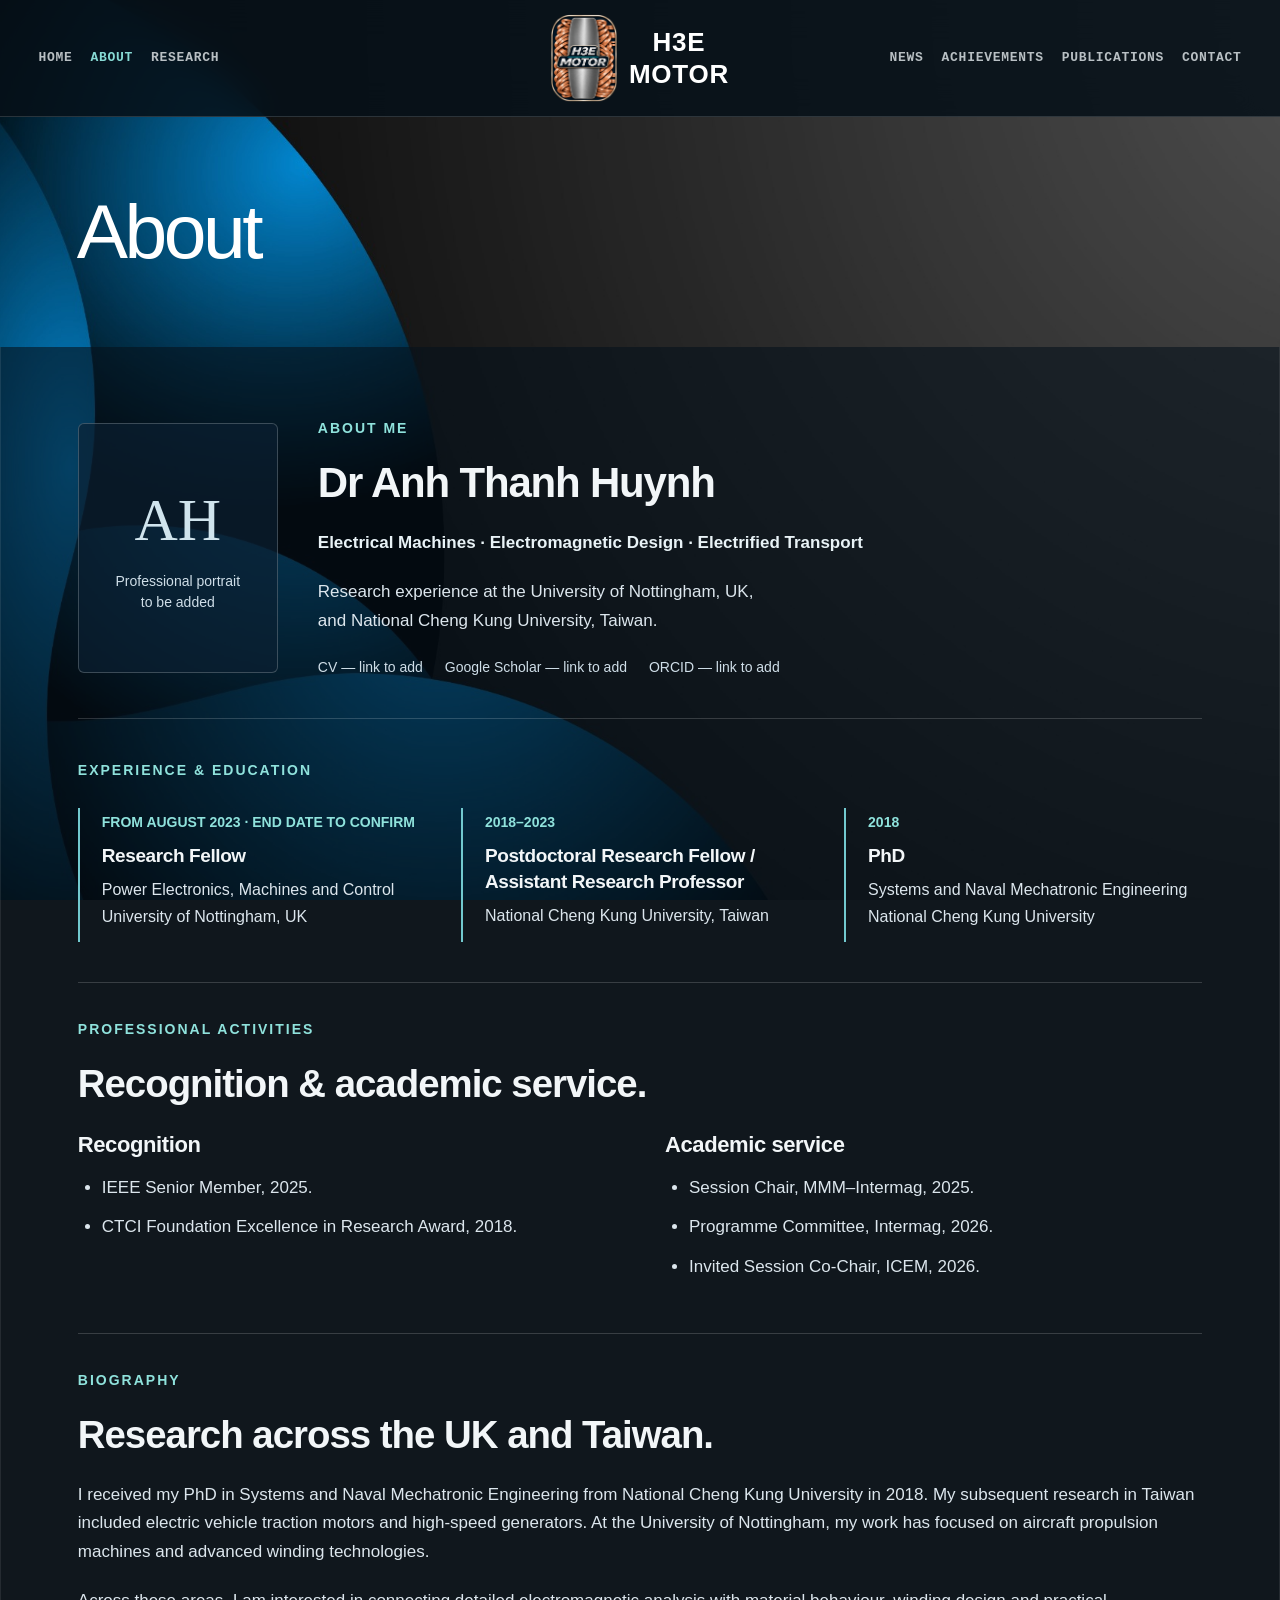
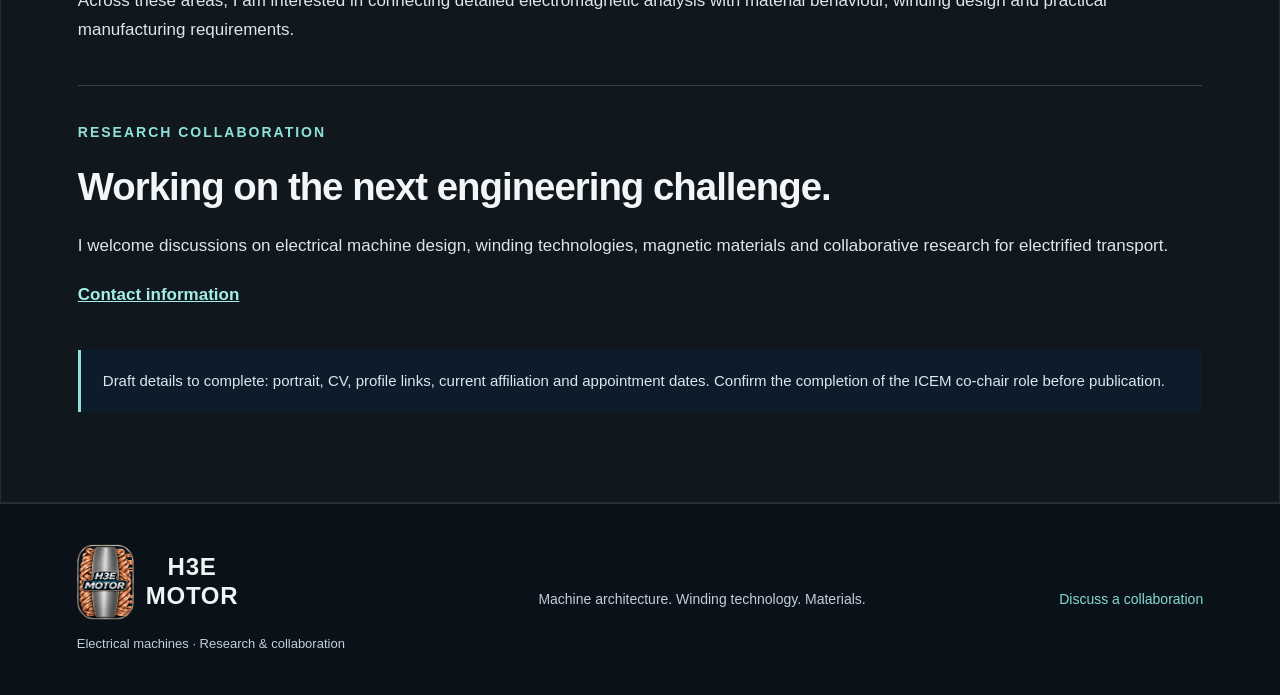
==== commit b7ceb5f5: "Add refined copper stator emblem across all site pages" ====
--- a/about.html
+++ b/about.html
@@ -1,2 +1,2 @@
 <!DOCTYPE html>
-<html lang="en"><head><meta charset="utf-8"/><meta content="width=device-width,initial-scale=1" name="viewport"/><title>About | Electrical Machines Research</title><meta content="Electrical machine research, winding technologies and magnetic materials." name="description"/><link href="style.css" rel="stylesheet"/><link href="design.css?v=20261127-background" rel="stylesheet"/><script defer="" src="navigation.js"></script></head><body><a class="skip" href="#main">Skip to content</a><header class="site-header"><nav aria-label="Main navigation" class="site-nav"><div class="nav-group nav-left"><a href="index.html">Home</a><a aria-current="page" href="about.html">About</a><a href="research.html">Research</a></div><a aria-label="H3E Motor home" class="brand" href="index.html"><span aria-hidden="true" class="brand-symbol"><i></i><i></i><i></i></span><span class="brand-name">H3E<span>MOTOR</span></span></a><button aria-controls="mobile-navigation" aria-expanded="false" class="menu-toggle" type="button">Menu<span aria-hidden="true">☰</span></button><div class="nav-group nav-right"><a href="news.html">News</a><a href="achievements.html">Achievements</a><a href="publications.html">Publications</a><a href="contact.html">Contact</a></div><div class="mobile-navigation" hidden="" id="mobile-navigation"><a href="index.html">Home</a><a aria-current="page" href="about.html">About</a><a href="research.html">Research</a><a href="news.html">News</a><a href="achievements.html">Achievements</a><a href="publications.html">Publications</a><a href="contact.html">Contact</a></div></nav></header><div class="section-banner"><div class="wrap"><h1>About</h1></div></div><main class="section-content" id="main"><section class="profile-overview"><div aria-label="Placeholder for a professional portrait" class="portrait" role="img"><span>AH</span><small>Professional portrait<br/>to be added</small></div><div><p class="eyebrow">About me</p><h1>Dr Anh Thanh Huynh</h1><p class="research-line">Electrical Machines · Electromagnetic Design · Electrified Transport</p><p>Research experience at the University of Nottingham, UK,<br/>and National Cheng Kung University, Taiwan.</p><div aria-label="Profile links awaiting details" class="profile-links"><span>CV — link to add</span><span>Google Scholar — link to add</span><span>ORCID — link to add</span></div></div></section><section class="about-experience"><p class="eyebrow">Experience &amp; education</p><div class="timeline"><div class="event"><time>FROM AUGUST 2023 · END DATE TO CONFIRM</time><h3>Research Fellow</h3><p>Power Electronics, Machines and Control<br/>University of Nottingham, UK</p></div><div class="event"><time>2018–2023</time><h3>Postdoctoral Research Fellow /<br/>Assistant Research Professor</h3><p>National Cheng Kung University, Taiwan</p></div><div class="event"><time>2018</time><h3>PhD</h3><p>Systems and Naval Mechatronic Engineering<br/>National Cheng Kung University</p></div></div></section><section class="about-section"><p class="eyebrow">Professional activities</p><h2>Recognition &amp; academic service.</h2><div class="columns"><div><h3>Recognition</h3><ul><li>IEEE Senior Member, 2025.</li><li>CTCI Foundation Excellence in Research Award, 2018.</li></ul></div><div><h3>Academic service</h3><ul><li>Session Chair, MMM–Intermag, 2025.</li><li>Programme Committee, Intermag, 2026.</li><li>Invited Session Co-Chair, ICEM, 2026.</li></ul></div></div></section><section class="about-section"><p class="eyebrow">Biography</p><h2>Research across the UK and Taiwan.</h2><p>I received my PhD in Systems and Naval Mechatronic Engineering from National Cheng Kung University in 2018. My subsequent research in Taiwan included electric vehicle traction motors and high-speed generators. At the University of Nottingham, my work has focused on aircraft propulsion machines and advanced winding technologies.</p><p>Across these areas, I am interested in connecting detailed electromagnetic analysis with material behaviour, winding design and practical manufacturing requirements.</p></section><section class="about-section"><p class="eyebrow">Research collaboration</p><h2>Working on the next engineering challenge.</h2><p>I welcome discussions on electrical machine design, winding technologies, magnetic materials and collaborative research for electrified transport.</p><a class="text-link" href="contact.html">Contact information</a></section><p class="note">Draft details to complete: portrait, CV, profile links, current affiliation and appointment dates. Confirm the completion of the ICEM co-chair role before publication.</p></main><footer class="site-footer"><a class="footer-brand" href="index.html">H3E MOTOR<span>Electrical machines · Research &amp; collaboration</span></a><p>Machine architecture. Winding technology. Materials.</p><a href="contact.html">Discuss a collaboration</a></footer></body></html>
+<html lang="en"><head><meta charset="utf-8"/><meta content="width=device-width,initial-scale=1" name="viewport"/><title>About | Electrical Machines Research</title><meta content="Electrical machine research, winding technologies and magnetic materials." name="description"/><link href="style.css" rel="stylesheet"/><link href="design.css?v=20261127-stator" rel="stylesheet"/><script defer="" src="navigation.js"></script></head><body><a class="skip" href="#main">Skip to content</a><header class="site-header"><nav aria-label="Main navigation" class="site-nav"><div class="nav-group nav-left"><a href="index.html">Home</a><a aria-current="page" href="about.html">About</a><a href="research.html">Research</a></div><a aria-label="H3E Motor home" class="brand" href="index.html"><img class="stator-emblem" src="h3e-stator-emblem.webp" alt="" width="1086" height="1448"><span class="brand-name">H3E<span>MOTOR</span></span></a><button aria-controls="mobile-navigation" aria-expanded="false" class="menu-toggle" type="button">Menu<span aria-hidden="true">☰</span></button><div class="nav-group nav-right"><a href="news.html">News</a><a href="achievements.html">Achievements</a><a href="publications.html">Publications</a><a href="contact.html">Contact</a></div><div class="mobile-navigation" hidden="" id="mobile-navigation"><a href="index.html">Home</a><a aria-current="page" href="about.html">About</a><a href="research.html">Research</a><a href="news.html">News</a><a href="achievements.html">Achievements</a><a href="publications.html">Publications</a><a href="contact.html">Contact</a></div></nav></header><div class="section-banner"><div class="wrap"><h1>About</h1></div></div><main class="section-content" id="main"><section class="profile-overview"><div aria-label="Placeholder for a professional portrait" class="portrait" role="img"><span>AH</span><small>Professional portrait<br/>to be added</small></div><div><p class="eyebrow">About me</p><h1>Dr Anh Thanh Huynh</h1><p class="research-line">Electrical Machines · Electromagnetic Design · Electrified Transport</p><p>Research experience at the University of Nottingham, UK,<br/>and National Cheng Kung University, Taiwan.</p><div aria-label="Profile links awaiting details" class="profile-links"><span>CV — link to add</span><span>Google Scholar — link to add</span><span>ORCID — link to add</span></div></div></section><section class="about-experience"><p class="eyebrow">Experience &amp; education</p><div class="timeline"><div class="event"><time>FROM AUGUST 2023 · END DATE TO CONFIRM</time><h3>Research Fellow</h3><p>Power Electronics, Machines and Control<br/>University of Nottingham, UK</p></div><div class="event"><time>2018–2023</time><h3>Postdoctoral Research Fellow /<br/>Assistant Research Professor</h3><p>National Cheng Kung University, Taiwan</p></div><div class="event"><time>2018</time><h3>PhD</h3><p>Systems and Naval Mechatronic Engineering<br/>National Cheng Kung University</p></div></div></section><section class="about-section"><p class="eyebrow">Professional activities</p><h2>Recognition &amp; academic service.</h2><div class="columns"><div><h3>Recognition</h3><ul><li>IEEE Senior Member, 2025.</li><li>CTCI Foundation Excellence in Research Award, 2018.</li></ul></div><div><h3>Academic service</h3><ul><li>Session Chair, MMM–Intermag, 2025.</li><li>Programme Committee, Intermag, 2026.</li><li>Invited Session Co-Chair, ICEM, 2026.</li></ul></div></div></section><section class="about-section"><p class="eyebrow">Biography</p><h2>Research across the UK and Taiwan.</h2><p>I received my PhD in Systems and Naval Mechatronic Engineering from National Cheng Kung University in 2018. My subsequent research in Taiwan included electric vehicle traction motors and high-speed generators. At the University of Nottingham, my work has focused on aircraft propulsion machines and advanced winding technologies.</p><p>Across these areas, I am interested in connecting detailed electromagnetic analysis with material behaviour, winding design and practical manufacturing requirements.</p></section><section class="about-section"><p class="eyebrow">Research collaboration</p><h2>Working on the next engineering challenge.</h2><p>I welcome discussions on electrical machine design, winding technologies, magnetic materials and collaborative research for electrified transport.</p><a class="text-link" href="contact.html">Contact information</a></section><p class="note">Draft details to complete: portrait, CV, profile links, current affiliation and appointment dates. Confirm the completion of the ICEM co-chair role before publication.</p></main><footer class="site-footer"><a class="footer-brand" href="index.html"><span class="footer-brand-lockup"><img class="stator-emblem" src="h3e-stator-emblem.webp" alt="" width="1086" height="1448"><span class="brand-name">H3E<span>MOTOR</span></span></span><span>Electrical machines · Research &amp; collaboration</span></a><p>Machine architecture. Winding technology. Materials.</p><a href="contact.html">Discuss a collaboration</a></footer></body></html>
--- a/design.css
+++ b/design.css
@@ -61,3 +61,17 @@
 @media(max-width:1150px){.technology-hero .hero-container{grid-template-columns:1fr;gap:32px;padding-top:60px;padding-bottom:64px}.technology-hero h1{font-size:clamp(34px,6.6vw,74px)}.hero-art{max-width:650px;width:100%;margin:0 auto}}
 @media(max-width:540px){body,body.technology-home{background-attachment:fixed;background-position:32% top}.technology-hero .hero-container{padding-top:45px;padding-bottom:44px;gap:24px}.technology-hero h1{font-size:clamp(24px,7.6vw,40px);letter-spacing:-.045em;margin-bottom:25px}.section-content{background:rgba(6,17,28,.67)}}
 @media print{body,body.technology-home{background:#fff;color:#152d40}.section-content{background:white;color:#152d40}.section-content p,.section-content li,.section-content h1,.section-content h2,.section-content h3{color:#152d40}}
+
+/* Portrait copper-stator emblem and readable wordmark. */
+.site-nav{grid-template-columns:minmax(0,1fr) 188px minmax(0,1fr);gap:24px}
+.brand{display:flex;align-items:center;justify-content:center;gap:12px;flex-shrink:0}
+.stator-emblem{display:block;width:66px;height:88px;object-fit:contain;flex-shrink:0}
+.brand .brand-name{font-size:26px;line-height:1.08;text-align:center}
+.brand .brand-name>span{font-size:inherit;letter-spacing:inherit}
+.brand:focus-visible,.footer-brand:focus-visible{outline:2px solid var(--teal);outline-offset:5px;border-radius:5px}
+.footer-brand>.footer-brand-lockup{display:flex;align-items:center;gap:12px;margin:0 0 12px;font:inherit;color:inherit}
+.footer-brand-lockup .stator-emblem{width:57px;height:76px}
+.footer-brand-lockup .brand-name{font-size:24px;line-height:1.08;text-align:center}
+@media(min-width:1151px) and (max-width:1400px){.site-nav{gap:18px}.nav-group{gap:18px}.nav-group a{font-size:13px;letter-spacing:.055em}}
+@media(max-width:1150px){.site-nav{display:flex;min-height:106px;padding-top:10px;padding-bottom:10px}.stator-emblem{width:60px;height:80px}.brand .brand-name{font-size:25px}}
+@media(max-width:540px){.site-nav{min-height:98px}.stator-emblem{width:55px;height:73px}.brand{gap:10px}.brand .brand-name{font-size:23px}}
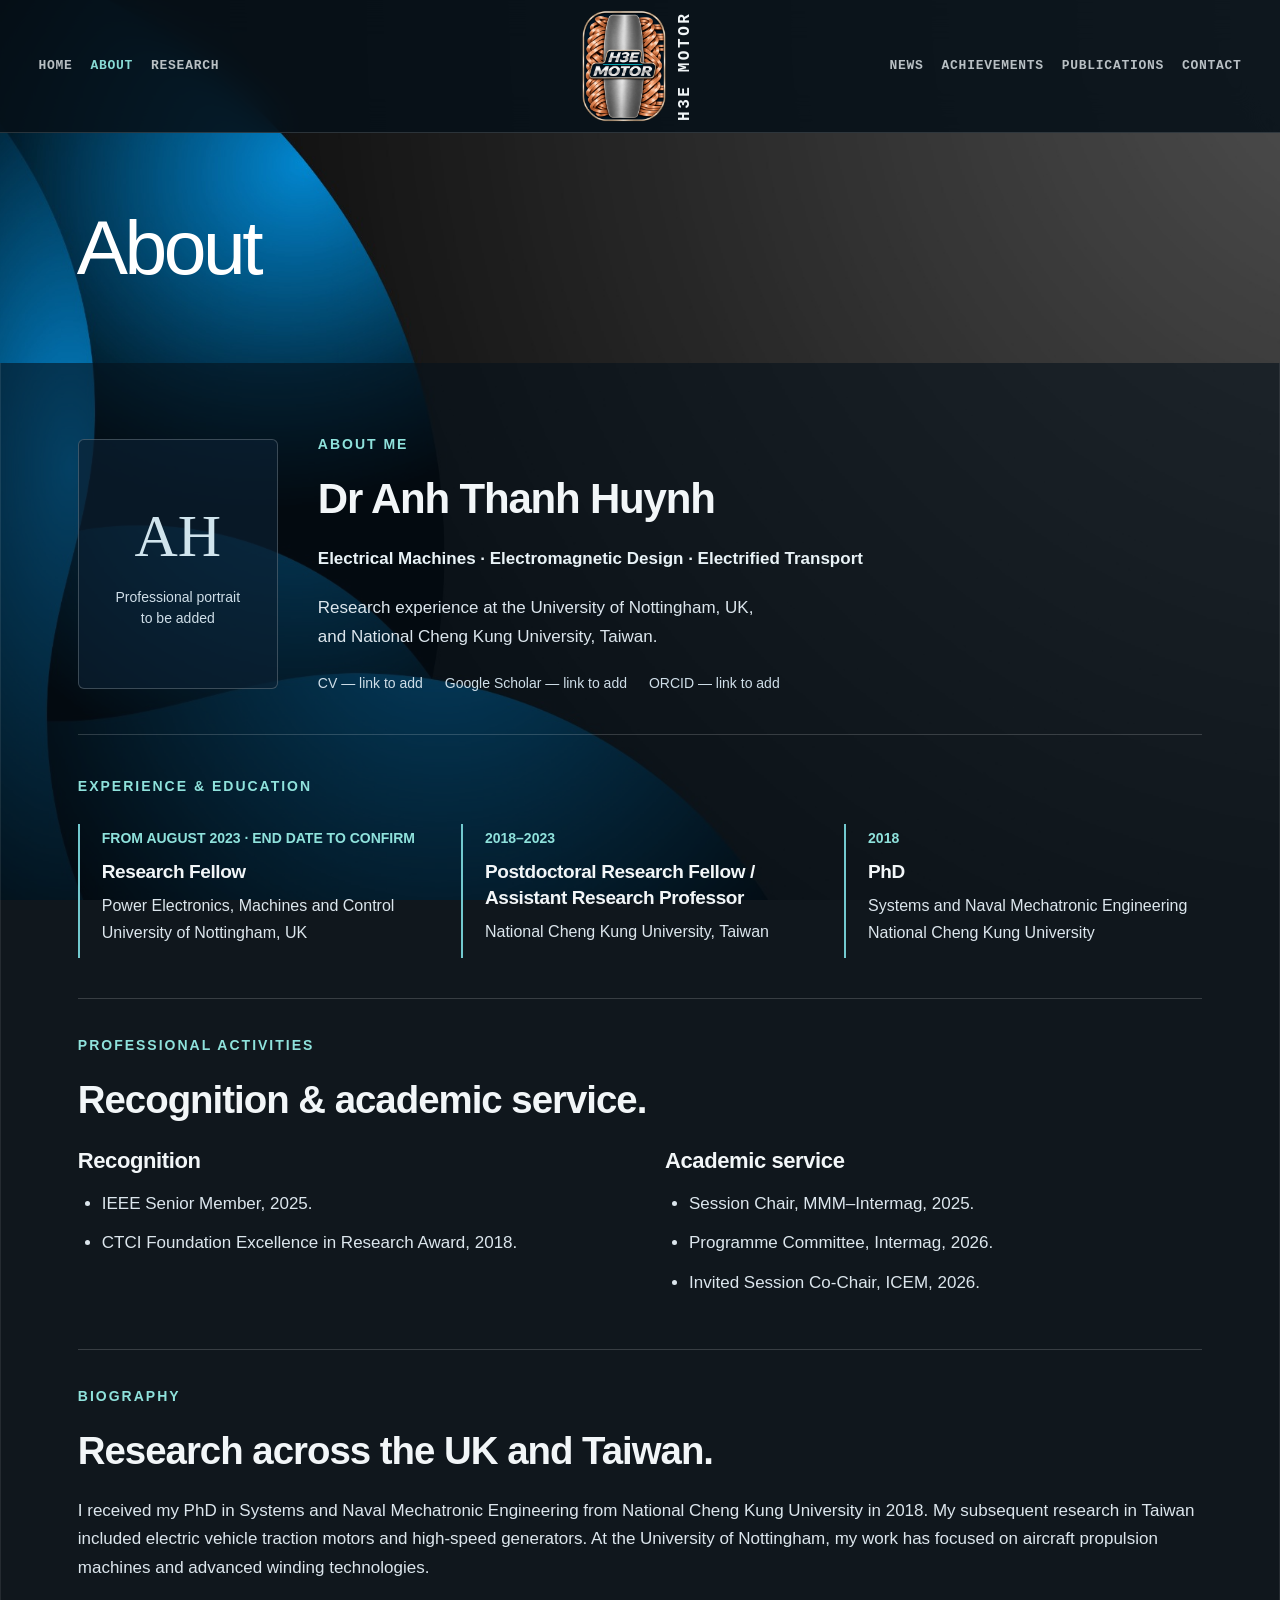
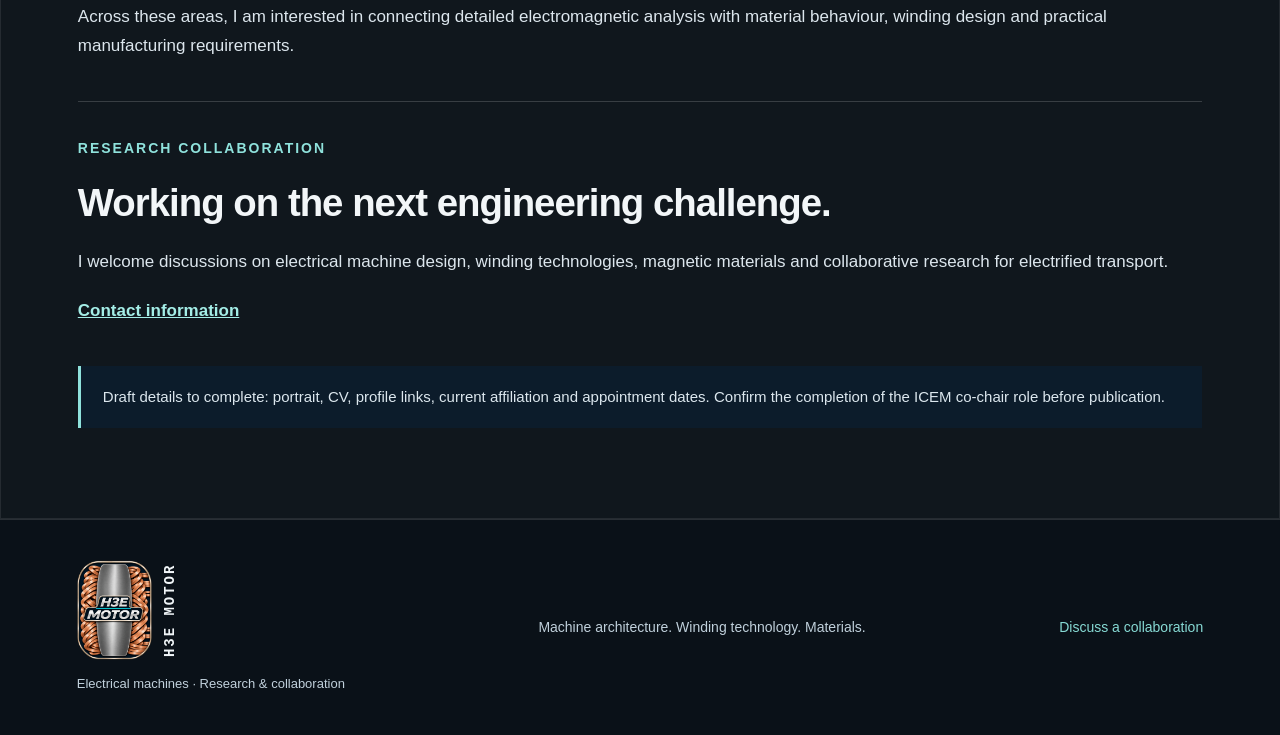
==== commit aaa9161b: "Arrange site branding as a vertical column" ====
--- a/about.html
+++ b/about.html
@@ -1,2 +1,2 @@
 <!DOCTYPE html>
-<html lang="en"><head><meta charset="utf-8"/><meta content="width=device-width,initial-scale=1" name="viewport"/><title>About | Electrical Machines Research</title><meta content="Electrical machine research, winding technologies and magnetic materials." name="description"/><link href="style.css" rel="stylesheet"/><link href="design.css?v=20261127-stator" rel="stylesheet"/><script defer="" src="navigation.js"></script></head><body><a class="skip" href="#main">Skip to content</a><header class="site-header"><nav aria-label="Main navigation" class="site-nav"><div class="nav-group nav-left"><a href="index.html">Home</a><a aria-current="page" href="about.html">About</a><a href="research.html">Research</a></div><a aria-label="H3E Motor home" class="brand" href="index.html"><img class="stator-emblem" src="h3e-stator-emblem.webp" alt="" width="1086" height="1448"><span class="brand-name">H3E<span>MOTOR</span></span></a><button aria-controls="mobile-navigation" aria-expanded="false" class="menu-toggle" type="button">Menu<span aria-hidden="true">☰</span></button><div class="nav-group nav-right"><a href="news.html">News</a><a href="achievements.html">Achievements</a><a href="publications.html">Publications</a><a href="contact.html">Contact</a></div><div class="mobile-navigation" hidden="" id="mobile-navigation"><a href="index.html">Home</a><a aria-current="page" href="about.html">About</a><a href="research.html">Research</a><a href="news.html">News</a><a href="achievements.html">Achievements</a><a href="publications.html">Publications</a><a href="contact.html">Contact</a></div></nav></header><div class="section-banner"><div class="wrap"><h1>About</h1></div></div><main class="section-content" id="main"><section class="profile-overview"><div aria-label="Placeholder for a professional portrait" class="portrait" role="img"><span>AH</span><small>Professional portrait<br/>to be added</small></div><div><p class="eyebrow">About me</p><h1>Dr Anh Thanh Huynh</h1><p class="research-line">Electrical Machines · Electromagnetic Design · Electrified Transport</p><p>Research experience at the University of Nottingham, UK,<br/>and National Cheng Kung University, Taiwan.</p><div aria-label="Profile links awaiting details" class="profile-links"><span>CV — link to add</span><span>Google Scholar — link to add</span><span>ORCID — link to add</span></div></div></section><section class="about-experience"><p class="eyebrow">Experience &amp; education</p><div class="timeline"><div class="event"><time>FROM AUGUST 2023 · END DATE TO CONFIRM</time><h3>Research Fellow</h3><p>Power Electronics, Machines and Control<br/>University of Nottingham, UK</p></div><div class="event"><time>2018–2023</time><h3>Postdoctoral Research Fellow /<br/>Assistant Research Professor</h3><p>National Cheng Kung University, Taiwan</p></div><div class="event"><time>2018</time><h3>PhD</h3><p>Systems and Naval Mechatronic Engineering<br/>National Cheng Kung University</p></div></div></section><section class="about-section"><p class="eyebrow">Professional activities</p><h2>Recognition &amp; academic service.</h2><div class="columns"><div><h3>Recognition</h3><ul><li>IEEE Senior Member, 2025.</li><li>CTCI Foundation Excellence in Research Award, 2018.</li></ul></div><div><h3>Academic service</h3><ul><li>Session Chair, MMM–Intermag, 2025.</li><li>Programme Committee, Intermag, 2026.</li><li>Invited Session Co-Chair, ICEM, 2026.</li></ul></div></div></section><section class="about-section"><p class="eyebrow">Biography</p><h2>Research across the UK and Taiwan.</h2><p>I received my PhD in Systems and Naval Mechatronic Engineering from National Cheng Kung University in 2018. My subsequent research in Taiwan included electric vehicle traction motors and high-speed generators. At the University of Nottingham, my work has focused on aircraft propulsion machines and advanced winding technologies.</p><p>Across these areas, I am interested in connecting detailed electromagnetic analysis with material behaviour, winding design and practical manufacturing requirements.</p></section><section class="about-section"><p class="eyebrow">Research collaboration</p><h2>Working on the next engineering challenge.</h2><p>I welcome discussions on electrical machine design, winding technologies, magnetic materials and collaborative research for electrified transport.</p><a class="text-link" href="contact.html">Contact information</a></section><p class="note">Draft details to complete: portrait, CV, profile links, current affiliation and appointment dates. Confirm the completion of the ICEM co-chair role before publication.</p></main><footer class="site-footer"><a class="footer-brand" href="index.html"><span class="footer-brand-lockup"><img class="stator-emblem" src="h3e-stator-emblem.webp" alt="" width="1086" height="1448"><span class="brand-name">H3E<span>MOTOR</span></span></span><span>Electrical machines · Research &amp; collaboration</span></a><p>Machine architecture. Winding technology. Materials.</p><a href="contact.html">Discuss a collaboration</a></footer></body></html>
+<html lang="en"><head><meta charset="utf-8"/><meta content="width=device-width,initial-scale=1" name="viewport"/><title>About | Electrical Machines Research</title><meta content="Electrical machine research, winding technologies and magnetic materials." name="description"/><link href="style.css" rel="stylesheet"/><link href="design.css?v=20261127-column" rel="stylesheet"/><script defer="" src="navigation.js"></script></head><body><a class="skip" href="#main">Skip to content</a><header class="site-header"><nav aria-label="Main navigation" class="site-nav"><div class="nav-group nav-left"><a href="index.html">Home</a><a aria-current="page" href="about.html">About</a><a href="research.html">Research</a></div><a aria-label="H3E Motor home" class="brand" href="index.html"><img class="stator-emblem" src="h3e-stator-emblem.webp" alt="" width="1086" height="1448"><span class="brand-name">H3E MOTOR</span></a><button aria-controls="mobile-navigation" aria-expanded="false" class="menu-toggle" type="button">Menu<span aria-hidden="true">☰</span></button><div class="nav-group nav-right"><a href="news.html">News</a><a href="achievements.html">Achievements</a><a href="publications.html">Publications</a><a href="contact.html">Contact</a></div><div class="mobile-navigation" hidden="" id="mobile-navigation"><a href="index.html">Home</a><a aria-current="page" href="about.html">About</a><a href="research.html">Research</a><a href="news.html">News</a><a href="achievements.html">Achievements</a><a href="publications.html">Publications</a><a href="contact.html">Contact</a></div></nav></header><div class="section-banner"><div class="wrap"><h1>About</h1></div></div><main class="section-content" id="main"><section class="profile-overview"><div aria-label="Placeholder for a professional portrait" class="portrait" role="img"><span>AH</span><small>Professional portrait<br/>to be added</small></div><div><p class="eyebrow">About me</p><h1>Dr Anh Thanh Huynh</h1><p class="research-line">Electrical Machines · Electromagnetic Design · Electrified Transport</p><p>Research experience at the University of Nottingham, UK,<br/>and National Cheng Kung University, Taiwan.</p><div aria-label="Profile links awaiting details" class="profile-links"><span>CV — link to add</span><span>Google Scholar — link to add</span><span>ORCID — link to add</span></div></div></section><section class="about-experience"><p class="eyebrow">Experience &amp; education</p><div class="timeline"><div class="event"><time>FROM AUGUST 2023 · END DATE TO CONFIRM</time><h3>Research Fellow</h3><p>Power Electronics, Machines and Control<br/>University of Nottingham, UK</p></div><div class="event"><time>2018–2023</time><h3>Postdoctoral Research Fellow /<br/>Assistant Research Professor</h3><p>National Cheng Kung University, Taiwan</p></div><div class="event"><time>2018</time><h3>PhD</h3><p>Systems and Naval Mechatronic Engineering<br/>National Cheng Kung University</p></div></div></section><section class="about-section"><p class="eyebrow">Professional activities</p><h2>Recognition &amp; academic service.</h2><div class="columns"><div><h3>Recognition</h3><ul><li>IEEE Senior Member, 2025.</li><li>CTCI Foundation Excellence in Research Award, 2018.</li></ul></div><div><h3>Academic service</h3><ul><li>Session Chair, MMM–Intermag, 2025.</li><li>Programme Committee, Intermag, 2026.</li><li>Invited Session Co-Chair, ICEM, 2026.</li></ul></div></div></section><section class="about-section"><p class="eyebrow">Biography</p><h2>Research across the UK and Taiwan.</h2><p>I received my PhD in Systems and Naval Mechatronic Engineering from National Cheng Kung University in 2018. My subsequent research in Taiwan included electric vehicle traction motors and high-speed generators. At the University of Nottingham, my work has focused on aircraft propulsion machines and advanced winding technologies.</p><p>Across these areas, I am interested in connecting detailed electromagnetic analysis with material behaviour, winding design and practical manufacturing requirements.</p></section><section class="about-section"><p class="eyebrow">Research collaboration</p><h2>Working on the next engineering challenge.</h2><p>I welcome discussions on electrical machine design, winding technologies, magnetic materials and collaborative research for electrified transport.</p><a class="text-link" href="contact.html">Contact information</a></section><p class="note">Draft details to complete: portrait, CV, profile links, current affiliation and appointment dates. Confirm the completion of the ICEM co-chair role before publication.</p></main><footer class="site-footer"><a class="footer-brand" href="index.html"><span class="footer-brand-lockup"><img class="stator-emblem" src="h3e-stator-emblem.webp" alt="" width="1086" height="1448"><span class="brand-name">H3E MOTOR</span></span><span>Electrical machines · Research &amp; collaboration</span></a><p>Machine architecture. Winding technology. Materials.</p><a href="contact.html">Discuss a collaboration</a></footer></body></html>
--- a/design.css
+++ b/design.css
@@ -75,3 +75,14 @@
 @media(min-width:1151px) and (max-width:1400px){.site-nav{gap:18px}.nav-group{gap:18px}.nav-group a{font-size:13px;letter-spacing:.055em}}
 @media(max-width:1150px){.site-nav{display:flex;min-height:106px;padding-top:10px;padding-bottom:10px}.stator-emblem{width:60px;height:80px}.brand .brand-name{font-size:25px}}
 @media(max-width:540px){.site-nav{min-height:98px}.stator-emblem{width:55px;height:73px}.brand{gap:10px}.brand .brand-name{font-size:23px}}
+
+/* Vertical brand lockup inspired by the supplied column reference. */
+.site-nav{grid-template-columns:minmax(0,1fr) 136px minmax(0,1fr);min-height:132px;padding-top:10px;padding-bottom:10px}
+.brand{gap:9px;align-items:center;justify-content:center}
+.brand .stator-emblem{width:84px;height:112px}
+.brand .brand-name,.footer-brand-lockup .brand-name{display:block;writing-mode:vertical-rl;text-orientation:sideways;transform:rotate(180deg);width:24px;height:112px;margin:0;padding:0;white-space:nowrap;text-align:center;font:600 16px/1.3 var(--mono);letter-spacing:.16em;color:#f0f5f7}
+.footer-brand>.footer-brand-lockup{gap:9px}
+.footer-brand-lockup .stator-emblem{width:75px;height:100px}
+.footer-brand-lockup .brand-name{height:100px;font-size:14px;letter-spacing:.14em}
+@media(max-width:1150px){.site-nav{display:flex;min-height:120px;padding-top:10px;padding-bottom:10px}.brand .stator-emblem{width:75px;height:100px}.brand .brand-name{height:100px;font-size:14px;letter-spacing:.14em}}
+@media(max-width:540px){.site-nav{min-height:112px;padding-top:8px;padding-bottom:8px}.brand .stator-emblem{width:72px;height:96px}.brand .brand-name{height:96px;font-size:14px;letter-spacing:.1em}.brand{gap:7px}}
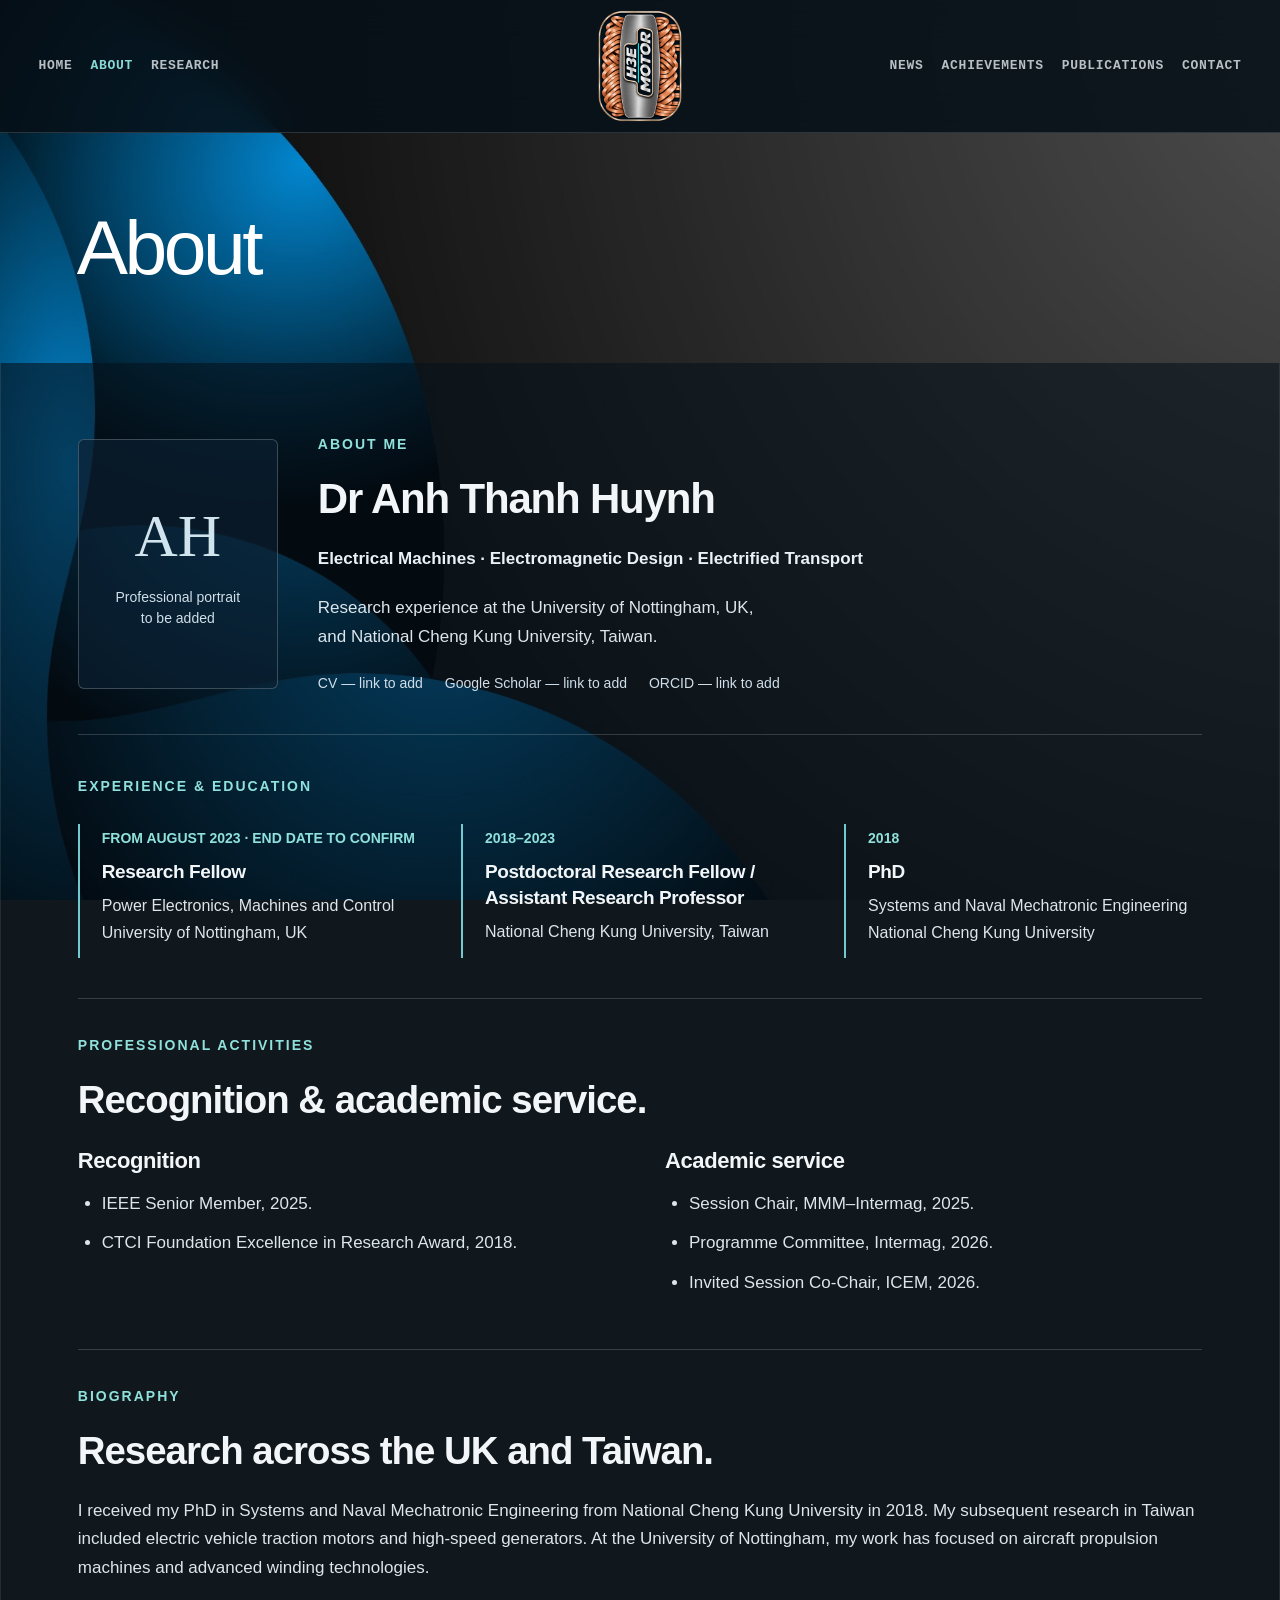
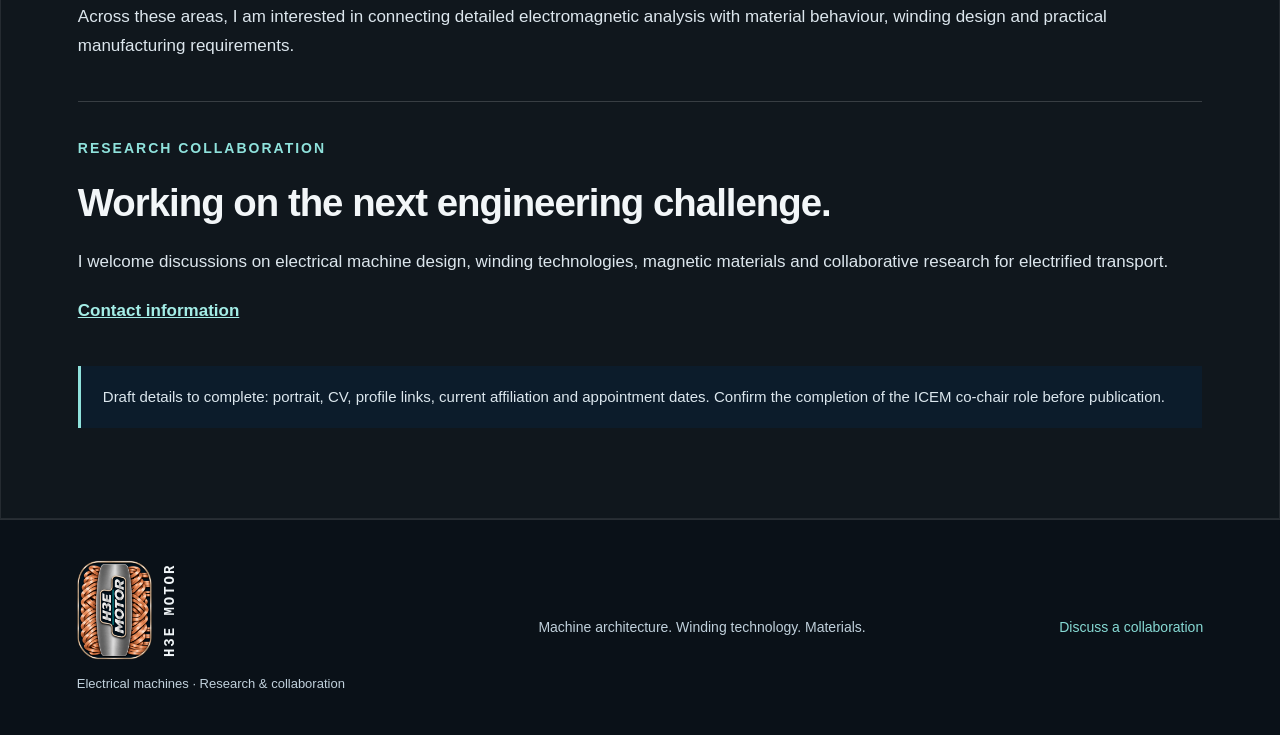
==== commit 63b3ad20: "Use approved vertical emblem without header wordmark" ====
--- a/about.html
+++ b/about.html
@@ -1,2 +1,2 @@
 <!DOCTYPE html>
-<html lang="en"><head><meta charset="utf-8"/><meta content="width=device-width,initial-scale=1" name="viewport"/><title>About | Electrical Machines Research</title><meta content="Electrical machine research, winding technologies and magnetic materials." name="description"/><link href="style.css" rel="stylesheet"/><link href="design.css?v=20261127-column" rel="stylesheet"/><script defer="" src="navigation.js"></script></head><body><a class="skip" href="#main">Skip to content</a><header class="site-header"><nav aria-label="Main navigation" class="site-nav"><div class="nav-group nav-left"><a href="index.html">Home</a><a aria-current="page" href="about.html">About</a><a href="research.html">Research</a></div><a aria-label="H3E Motor home" class="brand" href="index.html"><img class="stator-emblem" src="h3e-stator-emblem.webp" alt="" width="1086" height="1448"><span class="brand-name">H3E MOTOR</span></a><button aria-controls="mobile-navigation" aria-expanded="false" class="menu-toggle" type="button">Menu<span aria-hidden="true">☰</span></button><div class="nav-group nav-right"><a href="news.html">News</a><a href="achievements.html">Achievements</a><a href="publications.html">Publications</a><a href="contact.html">Contact</a></div><div class="mobile-navigation" hidden="" id="mobile-navigation"><a href="index.html">Home</a><a aria-current="page" href="about.html">About</a><a href="research.html">Research</a><a href="news.html">News</a><a href="achievements.html">Achievements</a><a href="publications.html">Publications</a><a href="contact.html">Contact</a></div></nav></header><div class="section-banner"><div class="wrap"><h1>About</h1></div></div><main class="section-content" id="main"><section class="profile-overview"><div aria-label="Placeholder for a professional portrait" class="portrait" role="img"><span>AH</span><small>Professional portrait<br/>to be added</small></div><div><p class="eyebrow">About me</p><h1>Dr Anh Thanh Huynh</h1><p class="research-line">Electrical Machines · Electromagnetic Design · Electrified Transport</p><p>Research experience at the University of Nottingham, UK,<br/>and National Cheng Kung University, Taiwan.</p><div aria-label="Profile links awaiting details" class="profile-links"><span>CV — link to add</span><span>Google Scholar — link to add</span><span>ORCID — link to add</span></div></div></section><section class="about-experience"><p class="eyebrow">Experience &amp; education</p><div class="timeline"><div class="event"><time>FROM AUGUST 2023 · END DATE TO CONFIRM</time><h3>Research Fellow</h3><p>Power Electronics, Machines and Control<br/>University of Nottingham, UK</p></div><div class="event"><time>2018–2023</time><h3>Postdoctoral Research Fellow /<br/>Assistant Research Professor</h3><p>National Cheng Kung University, Taiwan</p></div><div class="event"><time>2018</time><h3>PhD</h3><p>Systems and Naval Mechatronic Engineering<br/>National Cheng Kung University</p></div></div></section><section class="about-section"><p class="eyebrow">Professional activities</p><h2>Recognition &amp; academic service.</h2><div class="columns"><div><h3>Recognition</h3><ul><li>IEEE Senior Member, 2025.</li><li>CTCI Foundation Excellence in Research Award, 2018.</li></ul></div><div><h3>Academic service</h3><ul><li>Session Chair, MMM–Intermag, 2025.</li><li>Programme Committee, Intermag, 2026.</li><li>Invited Session Co-Chair, ICEM, 2026.</li></ul></div></div></section><section class="about-section"><p class="eyebrow">Biography</p><h2>Research across the UK and Taiwan.</h2><p>I received my PhD in Systems and Naval Mechatronic Engineering from National Cheng Kung University in 2018. My subsequent research in Taiwan included electric vehicle traction motors and high-speed generators. At the University of Nottingham, my work has focused on aircraft propulsion machines and advanced winding technologies.</p><p>Across these areas, I am interested in connecting detailed electromagnetic analysis with material behaviour, winding design and practical manufacturing requirements.</p></section><section class="about-section"><p class="eyebrow">Research collaboration</p><h2>Working on the next engineering challenge.</h2><p>I welcome discussions on electrical machine design, winding technologies, magnetic materials and collaborative research for electrified transport.</p><a class="text-link" href="contact.html">Contact information</a></section><p class="note">Draft details to complete: portrait, CV, profile links, current affiliation and appointment dates. Confirm the completion of the ICEM co-chair role before publication.</p></main><footer class="site-footer"><a class="footer-brand" href="index.html"><span class="footer-brand-lockup"><img class="stator-emblem" src="h3e-stator-emblem.webp" alt="" width="1086" height="1448"><span class="brand-name">H3E MOTOR</span></span><span>Electrical machines · Research &amp; collaboration</span></a><p>Machine architecture. Winding technology. Materials.</p><a href="contact.html">Discuss a collaboration</a></footer></body></html>
+<html lang="en"><head><meta charset="utf-8"/><meta content="width=device-width,initial-scale=1" name="viewport"/><title>About | Electrical Machines Research</title><meta content="Electrical machine research, winding technologies and magnetic materials." name="description"/><link href="style.css" rel="stylesheet"/><link href="design.css?v=20261127-column" rel="stylesheet"/><script defer="" src="navigation.js"></script></head><body><a class="skip" href="#main">Skip to content</a><header class="site-header"><nav aria-label="Main navigation" class="site-nav"><div class="nav-group nav-left"><a href="index.html">Home</a><a aria-current="page" href="about.html">About</a><a href="research.html">Research</a></div><a aria-label="H3E Motor home" class="brand" href="index.html"><img class="stator-emblem" src="h3e-vertical-nameplate.webp" alt="" width="1086" height="1448"></a><button aria-controls="mobile-navigation" aria-expanded="false" class="menu-toggle" type="button">Menu<span aria-hidden="true">☰</span></button><div class="nav-group nav-right"><a href="news.html">News</a><a href="achievements.html">Achievements</a><a href="publications.html">Publications</a><a href="contact.html">Contact</a></div><div class="mobile-navigation" hidden="" id="mobile-navigation"><a href="index.html">Home</a><a aria-current="page" href="about.html">About</a><a href="research.html">Research</a><a href="news.html">News</a><a href="achievements.html">Achievements</a><a href="publications.html">Publications</a><a href="contact.html">Contact</a></div></nav></header><div class="section-banner"><div class="wrap"><h1>About</h1></div></div><main class="section-content" id="main"><section class="profile-overview"><div aria-label="Placeholder for a professional portrait" class="portrait" role="img"><span>AH</span><small>Professional portrait<br/>to be added</small></div><div><p class="eyebrow">About me</p><h1>Dr Anh Thanh Huynh</h1><p class="research-line">Electrical Machines · Electromagnetic Design · Electrified Transport</p><p>Research experience at the University of Nottingham, UK,<br/>and National Cheng Kung University, Taiwan.</p><div aria-label="Profile links awaiting details" class="profile-links"><span>CV — link to add</span><span>Google Scholar — link to add</span><span>ORCID — link to add</span></div></div></section><section class="about-experience"><p class="eyebrow">Experience &amp; education</p><div class="timeline"><div class="event"><time>FROM AUGUST 2023 · END DATE TO CONFIRM</time><h3>Research Fellow</h3><p>Power Electronics, Machines and Control<br/>University of Nottingham, UK</p></div><div class="event"><time>2018–2023</time><h3>Postdoctoral Research Fellow /<br/>Assistant Research Professor</h3><p>National Cheng Kung University, Taiwan</p></div><div class="event"><time>2018</time><h3>PhD</h3><p>Systems and Naval Mechatronic Engineering<br/>National Cheng Kung University</p></div></div></section><section class="about-section"><p class="eyebrow">Professional activities</p><h2>Recognition &amp; academic service.</h2><div class="columns"><div><h3>Recognition</h3><ul><li>IEEE Senior Member, 2025.</li><li>CTCI Foundation Excellence in Research Award, 2018.</li></ul></div><div><h3>Academic service</h3><ul><li>Session Chair, MMM–Intermag, 2025.</li><li>Programme Committee, Intermag, 2026.</li><li>Invited Session Co-Chair, ICEM, 2026.</li></ul></div></div></section><section class="about-section"><p class="eyebrow">Biography</p><h2>Research across the UK and Taiwan.</h2><p>I received my PhD in Systems and Naval Mechatronic Engineering from National Cheng Kung University in 2018. My subsequent research in Taiwan included electric vehicle traction motors and high-speed generators. At the University of Nottingham, my work has focused on aircraft propulsion machines and advanced winding technologies.</p><p>Across these areas, I am interested in connecting detailed electromagnetic analysis with material behaviour, winding design and practical manufacturing requirements.</p></section><section class="about-section"><p class="eyebrow">Research collaboration</p><h2>Working on the next engineering challenge.</h2><p>I welcome discussions on electrical machine design, winding technologies, magnetic materials and collaborative research for electrified transport.</p><a class="text-link" href="contact.html">Contact information</a></section><p class="note">Draft details to complete: portrait, CV, profile links, current affiliation and appointment dates. Confirm the completion of the ICEM co-chair role before publication.</p></main><footer class="site-footer"><a class="footer-brand" href="index.html"><span class="footer-brand-lockup"><img class="stator-emblem" src="h3e-vertical-nameplate.webp" alt="" width="1086" height="1448"><span class="brand-name">H3E MOTOR</span></span><span>Electrical machines · Research &amp; collaboration</span></a><p>Machine architecture. Winding technology. Materials.</p><a href="contact.html">Discuss a collaboration</a></footer></body></html>
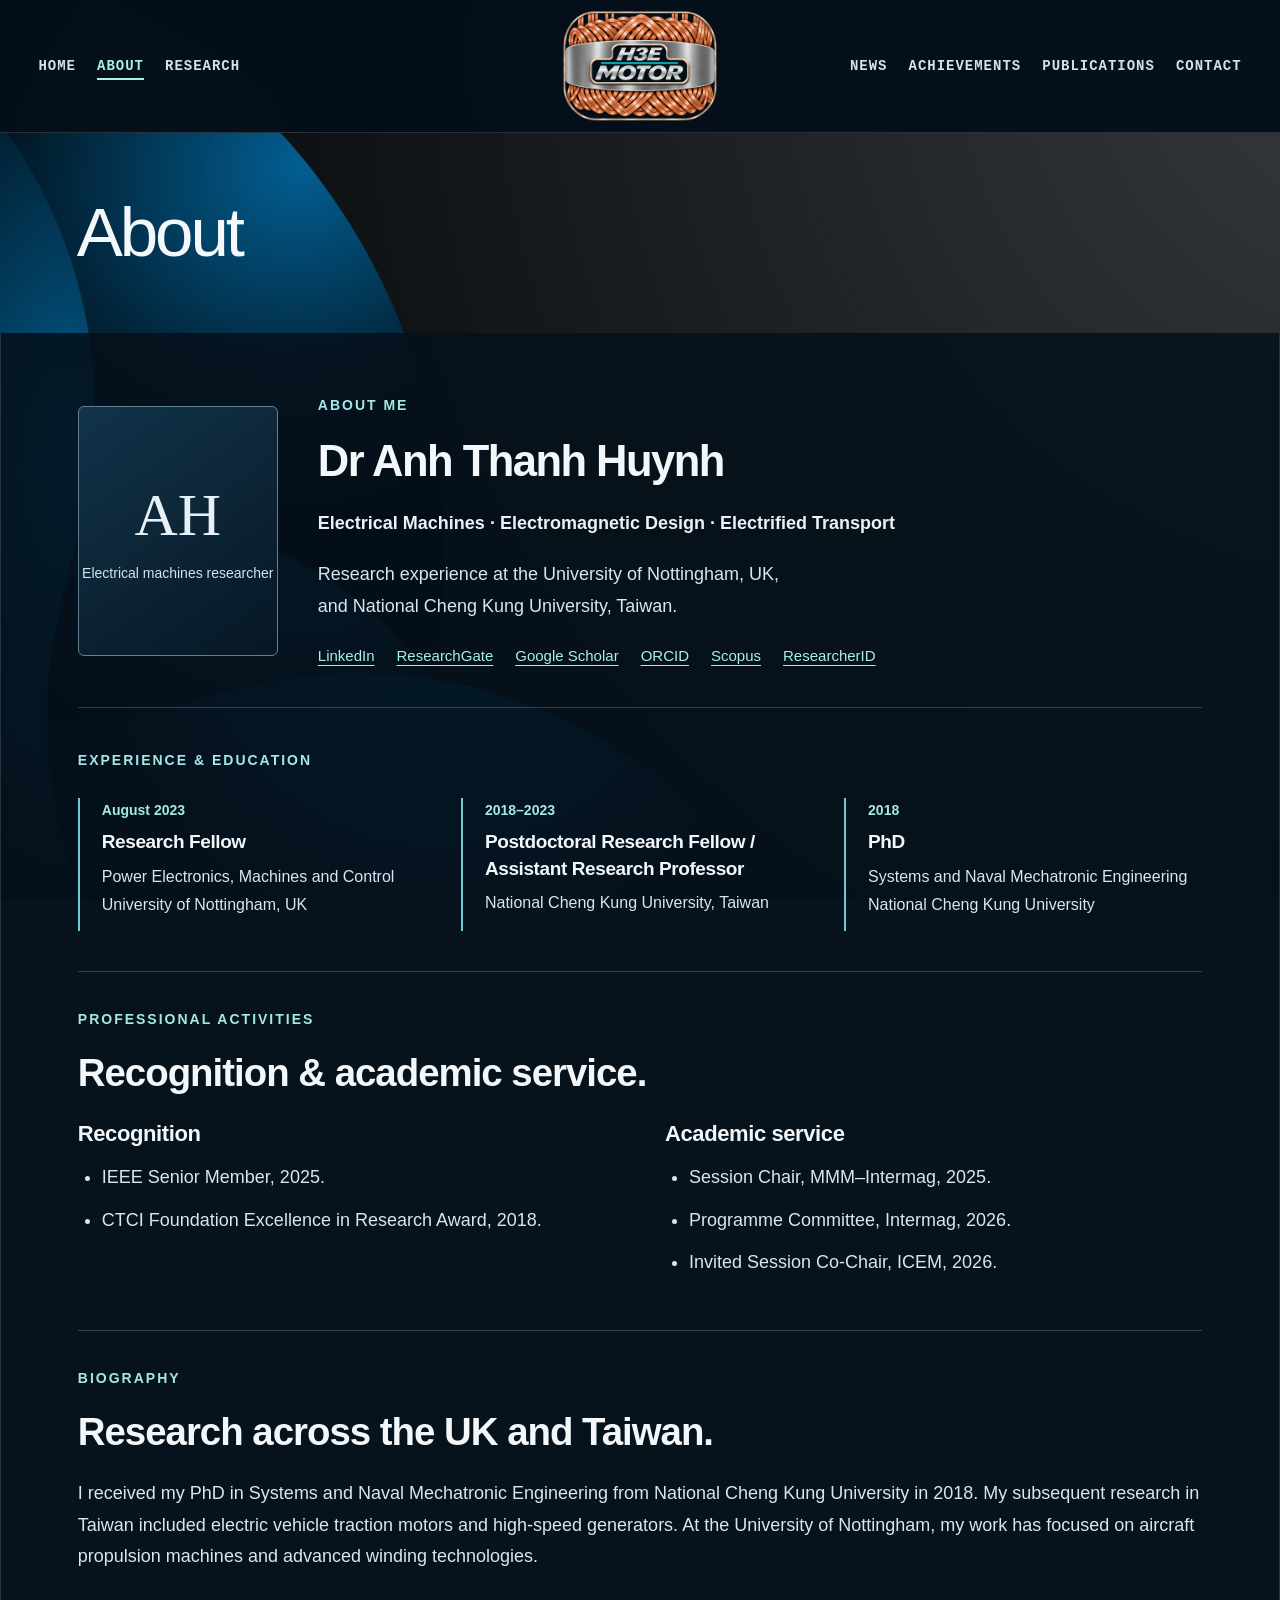
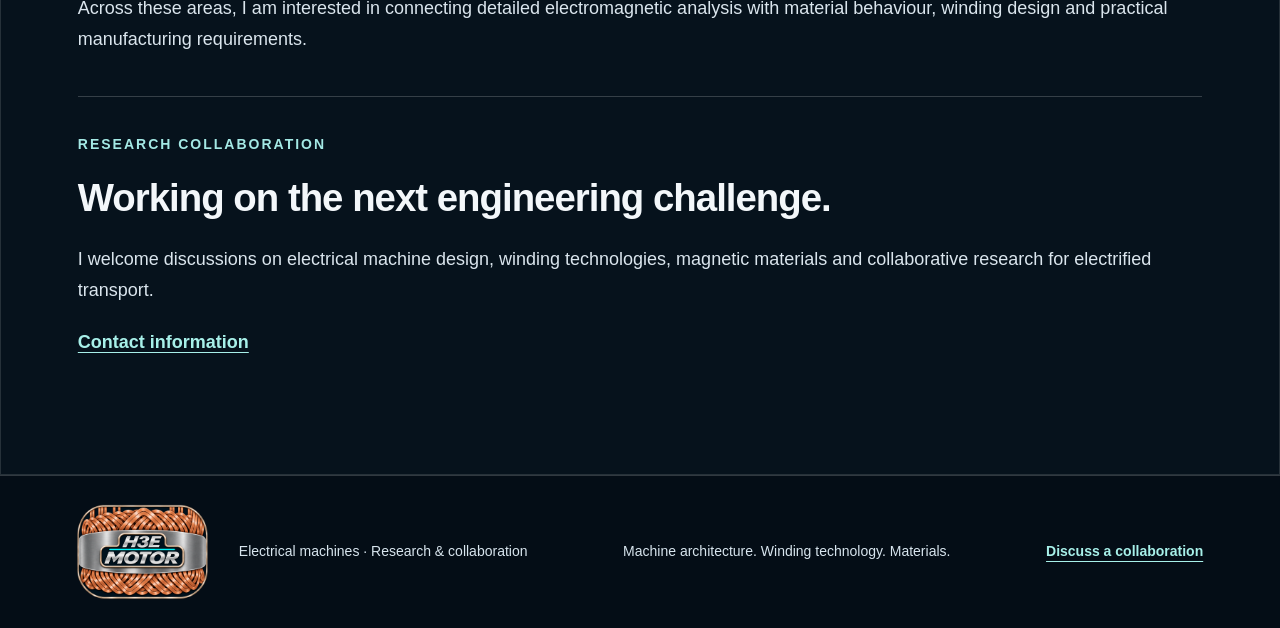
==== commit 25e2e35f: "Refine site branding, contrast and academic content" ====
--- a/about.html
+++ b/about.html
@@ -1,2 +1,2 @@
 <!DOCTYPE html>
-<html lang="en"><head><meta charset="utf-8"/><meta content="width=device-width,initial-scale=1" name="viewport"/><title>About | Electrical Machines Research</title><meta content="Electrical machine research, winding technologies and magnetic materials." name="description"/><link href="style.css" rel="stylesheet"/><link href="design.css?v=20261127-column" rel="stylesheet"/><script defer="" src="navigation.js"></script></head><body><a class="skip" href="#main">Skip to content</a><header class="site-header"><nav aria-label="Main navigation" class="site-nav"><div class="nav-group nav-left"><a href="index.html">Home</a><a aria-current="page" href="about.html">About</a><a href="research.html">Research</a></div><a aria-label="H3E Motor home" class="brand" href="index.html"><img class="stator-emblem" src="h3e-vertical-nameplate.webp" alt="" width="1086" height="1448"></a><button aria-controls="mobile-navigation" aria-expanded="false" class="menu-toggle" type="button">Menu<span aria-hidden="true">☰</span></button><div class="nav-group nav-right"><a href="news.html">News</a><a href="achievements.html">Achievements</a><a href="publications.html">Publications</a><a href="contact.html">Contact</a></div><div class="mobile-navigation" hidden="" id="mobile-navigation"><a href="index.html">Home</a><a aria-current="page" href="about.html">About</a><a href="research.html">Research</a><a href="news.html">News</a><a href="achievements.html">Achievements</a><a href="publications.html">Publications</a><a href="contact.html">Contact</a></div></nav></header><div class="section-banner"><div class="wrap"><h1>About</h1></div></div><main class="section-content" id="main"><section class="profile-overview"><div aria-label="Placeholder for a professional portrait" class="portrait" role="img"><span>AH</span><small>Professional portrait<br/>to be added</small></div><div><p class="eyebrow">About me</p><h1>Dr Anh Thanh Huynh</h1><p class="research-line">Electrical Machines · Electromagnetic Design · Electrified Transport</p><p>Research experience at the University of Nottingham, UK,<br/>and National Cheng Kung University, Taiwan.</p><div aria-label="Profile links awaiting details" class="profile-links"><span>CV — link to add</span><span>Google Scholar — link to add</span><span>ORCID — link to add</span></div></div></section><section class="about-experience"><p class="eyebrow">Experience &amp; education</p><div class="timeline"><div class="event"><time>FROM AUGUST 2023 · END DATE TO CONFIRM</time><h3>Research Fellow</h3><p>Power Electronics, Machines and Control<br/>University of Nottingham, UK</p></div><div class="event"><time>2018–2023</time><h3>Postdoctoral Research Fellow /<br/>Assistant Research Professor</h3><p>National Cheng Kung University, Taiwan</p></div><div class="event"><time>2018</time><h3>PhD</h3><p>Systems and Naval Mechatronic Engineering<br/>National Cheng Kung University</p></div></div></section><section class="about-section"><p class="eyebrow">Professional activities</p><h2>Recognition &amp; academic service.</h2><div class="columns"><div><h3>Recognition</h3><ul><li>IEEE Senior Member, 2025.</li><li>CTCI Foundation Excellence in Research Award, 2018.</li></ul></div><div><h3>Academic service</h3><ul><li>Session Chair, MMM–Intermag, 2025.</li><li>Programme Committee, Intermag, 2026.</li><li>Invited Session Co-Chair, ICEM, 2026.</li></ul></div></div></section><section class="about-section"><p class="eyebrow">Biography</p><h2>Research across the UK and Taiwan.</h2><p>I received my PhD in Systems and Naval Mechatronic Engineering from National Cheng Kung University in 2018. My subsequent research in Taiwan included electric vehicle traction motors and high-speed generators. At the University of Nottingham, my work has focused on aircraft propulsion machines and advanced winding technologies.</p><p>Across these areas, I am interested in connecting detailed electromagnetic analysis with material behaviour, winding design and practical manufacturing requirements.</p></section><section class="about-section"><p class="eyebrow">Research collaboration</p><h2>Working on the next engineering challenge.</h2><p>I welcome discussions on electrical machine design, winding technologies, magnetic materials and collaborative research for electrified transport.</p><a class="text-link" href="contact.html">Contact information</a></section><p class="note">Draft details to complete: portrait, CV, profile links, current affiliation and appointment dates. Confirm the completion of the ICEM co-chair role before publication.</p></main><footer class="site-footer"><a class="footer-brand" href="index.html"><span class="footer-brand-lockup"><img class="stator-emblem" src="h3e-vertical-nameplate.webp" alt="" width="1086" height="1448"><span class="brand-name">H3E MOTOR</span></span><span>Electrical machines · Research &amp; collaboration</span></a><p>Machine architecture. Winding technology. Materials.</p><a href="contact.html">Discuss a collaboration</a></footer></body></html>
+<html lang="en"><head><meta charset="utf-8"/><meta content="width=device-width,initial-scale=1" name="viewport"/><title>About | H3E Motor</title><meta name="description" content="Background, experience, education and academic service of Dr Anh Thanh Huynh, an electrical machines researcher."><link href="style.css" rel="stylesheet"/><link href="design.css?v=20261128-polish" rel="stylesheet"/><script defer="" src="navigation.js"></script><meta name="theme-color" content="#07131f"></head><body><a class="skip" href="#main">Skip to content</a><header class="site-header"><nav aria-label="Main navigation" class="site-nav"><div class="nav-group nav-left"><a href="index.html">Home</a><a aria-current="page" href="about.html">About</a><a href="research.html">Research</a></div><a aria-label="H3E Motor home" class="brand" href="index.html"><img class="site-logo" src="h3e-horizontal-logo.webp" alt="" width="1467" height="1072"></a><button aria-controls="mobile-navigation" aria-expanded="false" class="menu-toggle" type="button">Menu<span aria-hidden="true">☰</span></button><div class="nav-group nav-right"><a href="news.html">News</a><a href="achievements.html">Achievements</a><a href="publications.html">Publications</a><a href="contact.html">Contact</a></div><div class="mobile-navigation" hidden="" id="mobile-navigation"><a href="index.html">Home</a><a aria-current="page" href="about.html">About</a><a href="research.html">Research</a><a href="news.html">News</a><a href="achievements.html">Achievements</a><a href="publications.html">Publications</a><a href="contact.html">Contact</a></div></nav></header><div class="section-banner"><div class="wrap"><h1>About</h1></div></div><main class="section-content" id="main"><section class="profile-overview"><div aria-label="Anh Thanh Huynh monogram" class="portrait identity-tile" role="img"><span>AH</span><small>Electrical machines researcher</small></div><div><p class="eyebrow">About me</p><h2 class="profile-name">Dr Anh Thanh Huynh</h2><p class="research-line">Electrical Machines · Electromagnetic Design · Electrified Transport</p><p>Research experience at the University of Nottingham, UK,<br/>and National Cheng Kung University, Taiwan.</p><div class="profile-links" aria-label="Academic and professional profiles"><a href="https://www.linkedin.com/in/anh-thanh-huynh-3a558b154/">LinkedIn</a><a href="https://www.researchgate.net/profile/Anh-Huynh-29">ResearchGate</a><a href="https://scholar.google.com/citations?view_op=list_works&amp;hl=en&amp;user=odhcabkAAAAJ">Google Scholar</a><a href="https://orcid.org/0000-0002-7691-711X">ORCID</a><a href="https://www.scopus.com/inward/authorDetails.url?authorID=57193575150&amp;partnerID=MN8TOARS">Scopus</a><a href="https://www.researcherid.com/rid/M-3195-2017">ResearcherID</a></div></div></section><section class="about-experience"><p class="eyebrow">Experience &amp; education</p><div class="timeline"><div class="event"><time>August 2023</time><h3>Research Fellow</h3><p>Power Electronics, Machines and Control<br/>University of Nottingham, UK</p></div><div class="event"><time>2018–2023</time><h3>Postdoctoral Research Fellow /<br/>Assistant Research Professor</h3><p>National Cheng Kung University, Taiwan</p></div><div class="event"><time>2018</time><h3>PhD</h3><p>Systems and Naval Mechatronic Engineering<br/>National Cheng Kung University</p></div></div></section><section class="about-section"><p class="eyebrow">Professional activities</p><h2>Recognition &amp; academic service.</h2><div class="columns"><div><h3>Recognition</h3><ul><li>IEEE Senior Member, 2025.</li><li>CTCI Foundation Excellence in Research Award, 2018.</li></ul></div><div><h3>Academic service</h3><ul><li>Session Chair, MMM–Intermag, 2025.</li><li>Programme Committee, Intermag, 2026.</li><li>Invited Session Co-Chair, ICEM, 2026.</li></ul></div></div></section><section class="about-section"><p class="eyebrow">Biography</p><h2>Research across the UK and Taiwan.</h2><p>I received my PhD in Systems and Naval Mechatronic Engineering from National Cheng Kung University in 2018. My subsequent research in Taiwan included electric vehicle traction motors and high-speed generators. At the University of Nottingham, my work has focused on aircraft propulsion machines and advanced winding technologies.</p><p>Across these areas, I am interested in connecting detailed electromagnetic analysis with material behaviour, winding design and practical manufacturing requirements.</p></section><section class="about-section"><p class="eyebrow">Research collaboration</p><h2>Working on the next engineering challenge.</h2><p>I welcome discussions on electrical machine design, winding technologies, magnetic materials and collaborative research for electrified transport.</p><a class="text-link" href="contact.html">Contact information</a></section></main><footer class="site-footer"><a class="footer-logo" href="index.html" aria-label="H3E Motor home"><img class="site-logo" src="h3e-horizontal-logo.webp" alt="" width="1467" height="1072"></a><div class="footer-content"><span>Electrical machines · Research &amp; collaboration</span><p>Machine architecture. Winding technology. Materials.</p><a href="contact.html">Discuss a collaboration</a></div></footer></body></html>
--- a/design.css
+++ b/design.css
@@ -86,3 +86,76 @@
 .footer-brand-lockup .brand-name{height:100px;font-size:14px;letter-spacing:.14em}
 @media(max-width:1150px){.site-nav{display:flex;min-height:120px;padding-top:10px;padding-bottom:10px}.brand .stator-emblem{width:75px;height:100px}.brand .brand-name{height:100px;font-size:14px;letter-spacing:.14em}}
 @media(max-width:540px){.site-nav{min-height:112px;padding-top:8px;padding-bottom:8px}.brand .stator-emblem{width:72px;height:96px}.brand .brand-name{height:96px;font-size:14px;letter-spacing:.1em}.brand{gap:7px}}
+
+/* November 2026: unified horizontal identity, contrast and editorial polish. */
+:root{--ink:#e8eff4;--muted:#dae5ed;--accent:#9de9e4;--teal:#9de9e4;--soft:#dae5ed;--line:#ffffff30}
+body,body.technology-home{background-color:#13202a;background-image:linear-gradient(rgba(3,12,20,.32),rgba(3,12,20,.32)),url('site-background.png');background-position:center top;background-size:cover;background-attachment:fixed;color:var(--ink)}
+.site-header{background:rgba(5,15,25,.96);border-bottom:1px solid #ffffff25}
+.site-nav{grid-template-columns:minmax(0,1fr) 180px minmax(0,1fr);min-height:132px;gap:24px;padding-top:10px;padding-bottom:10px}
+.brand{gap:0;line-height:0}
+.brand .site-logo{display:block;width:154px;height:112px;object-fit:contain;max-width:100%}
+.nav-group{gap:clamp(16px,1.65vw,26px)}
+.nav-group a,.mobile-navigation a{color:#d6e2eb;font-size:14px;letter-spacing:.07em}
+.nav-group a[aria-current=page],.mobile-navigation a[aria-current=page]{color:#a8f0ea;text-decoration:underline;text-underline-offset:8px;text-decoration-thickness:2px}
+.nav-group a:hover,.mobile-navigation a:hover{color:#fff}
+.menu-toggle{color:#eef5fa;min-height:44px;cursor:pointer}
+.mobile-navigation{background:#07131f}
+.technology-home p,.technology-home .hero-intro,.section-intro h2>span{color:#dae5ed}
+.technology-home h1,.technology-home h2,.technology-home h3{color:#f3f7fa}
+.technology-home em,.overline{color:#9de9e4!important}
+.technology-section{background:rgba(4,13,22,.12)}
+.winding-section{background:rgba(4,13,22,.28)}
+.section-banner .wrap{max-width:1320px;min-height:200px;padding:50px 6%}
+.section-banner h1{font-size:clamp(44px,5.4vw,72px);font-weight:500;color:#f5f8fb}
+.section-content{background:rgba(5,16,27,.88);padding:60px 6% 76px;border:1px solid #ffffff21;border-top:0;font-size:18px;line-height:1.75}
+.section-content p,.section-content li,.section-content dd{color:#dae5ed}
+.section-content h1,.section-content h2,.section-content h3,.section-content dt{color:#f3f7fa}
+.section-content a:not(.action-primary){color:#a7f0e9;text-decoration:underline;text-decoration-thickness:1px;text-underline-offset:4px}
+.section-content a:hover:not(.action-primary){color:#fff}
+.section-content .eyebrow,.section-content .year,.section-content .event time{color:#a4e9e5}
+.section-content .entry{border-top-color:#ffffff30;padding:30px 0}
+.section-content .entry h2{font-size:clamp(25px,2.5vw,32px)}
+.section-content .subtle,.section-content .pending{color:#c2d1dd;font-size:16px}
+.section-content .badge{background:#123b49;color:#b9f4ef;border-color:#639caa}
+.section-content .chips span{color:#e0ebf2;background:#0b263a;border-color:#628096;font-size:14px}
+.identity-tile{background:linear-gradient(145deg,#12334a,#071724)!important;border:1px solid #617f93!important;color:#e6f0f6!important}
+.identity-tile span{margin-bottom:12px}
+.identity-tile small{color:#d4e4ef!important}
+.profile-overview .profile-name{font-size:clamp(30px,3.4vw,44px);line-height:1.15;letter-spacing:-.035em;margin-bottom:22px}
+.profile-links{gap:10px 22px;font-size:15px;line-height:1.8}
+.event time{display:block;text-transform:none;font-size:14px}
+.event{padding-bottom:14px}
+.event h3{line-height:1.4}
+.event p{font-size:16px}
+.page-intro{max-width:940px}
+.page-intro .lead{font-size:20px;line-height:1.7}
+.publication-group{padding-top:26px;border-top:1px solid #ffffff30}
+.publication-group>h2{font-size:29px}
+.publication h3{font-size:clamp(22px,2.2vw,28px);line-height:1.35;max-width:1000px}
+.publication .year{margin-bottom:12px}
+.publication p{margin-bottom:8px}
+.publication .authors{color:#f0f5f8}
+.publication-link{font-size:16px;overflow-wrap:anywhere}
+.profile-grid{display:grid;grid-template-columns:repeat(2,minmax(0,1fr));gap:20px;margin-top:28px}
+.section-content a.profile-card{display:block;padding:24px;background:#0c2538;border:1px solid #526f83;border-radius:6px;text-decoration:none}
+.profile-card h3{color:#a7f0e9;margin-bottom:9px;font-size:23px}
+.profile-card p{font-size:16px;line-height:1.6;margin:0}
+.section-content a.profile-card:hover{background:#123248;border-color:#94dedc}
+.research-figure figcaption{color:#d0dee8;font-size:14px}
+.collaboration-panel{background:rgba(3,13,23,.55)}
+.action-primary,.section-content .action-primary{background:#9de9e4;color:#092026!important;border-color:#9de9e4;min-height:46px}
+.action-primary:hover{background:#c6f7f2;border-color:#c6f7f2}
+.action-text{color:#f1f6fa;border-bottom-color:#9ab2c2}
+.site-footer{display:flex;align-items:center;justify-content:flex-start;flex-wrap:nowrap;gap:30px;padding:28px 6%;background:rgba(4,13,22,.97);color:#d8e5ee;border-top:1px solid #ffffff2e;font-size:14px}
+.footer-logo{display:block;flex:0 0 132px;line-height:0}
+.footer-logo .site-logo{display:block;width:132px;height:96px;object-fit:contain;max-width:100%}
+.footer-content{display:flex;align-items:center;justify-content:space-between;gap:24px;flex:1;min-width:0;white-space:nowrap;line-height:1.7}
+.footer-content p{margin:0!important;color:#d8e5ee}
+.footer-content>a{color:#a7f0e9;text-decoration:underline;text-underline-offset:5px;font-weight:600}
+.footer-content>a:hover{color:#fff}
+.skip:focus{background:#a7f0e9;color:#07131f;padding:10px 16px}
+a:focus-visible,button:focus-visible{outline:3px solid #a7f0e9;outline-offset:5px}
+@media(max-width:1200px){.site-nav{display:flex;justify-content:space-between;align-items:center;flex-wrap:wrap;min-height:116px;padding:10px 6%;gap:0}.nav-group{display:none}.menu-toggle{display:flex;align-items:center;gap:14px;padding:8px 0;background:none;border:0;font:14px/1.5 var(--mono);letter-spacing:.12em;text-transform:uppercase}.mobile-navigation{display:grid;grid-template-columns:1fr 1fr;gap:22px 30px;padding:26px 0 12px;width:100%;border-top:1px solid #ffffff2e;margin-top:16px}.brand .site-logo{width:132px;height:96px}.site-footer{flex-direction:column;align-items:center;gap:18px}.footer-logo{flex-basis:auto}.footer-content{width:100%;justify-content:center;flex-wrap:wrap;white-space:normal;gap:10px 26px;text-align:center}}
+@media(max-width:700px){.section-content{padding:40px 6% 52px;font-size:17px;background:rgba(5,16,27,.92)}.section-banner .wrap{min-height:150px;padding:36px 6%}.section-banner h1{font-size:44px}.profile-grid{grid-template-columns:1fr}.page-intro .lead{font-size:18px}.profile-card{padding:21px}.site-footer{padding:25px 6%}.footer-content{flex-direction:column;gap:10px}.footer-content span,.footer-content p{max-width:100%}.profile-links{font-size:14px}.section-content .entry{padding:25px 0}}
+@media(max-width:540px){.site-nav{min-height:104px;padding-top:8px;padding-bottom:8px}.brand .site-logo{width:121px;height:88px}.footer-logo .site-logo{width:121px;height:88px}.profile-overview .profile-name{font-size:33px}.technology-section .section-intro>.overline{font-size:20px;letter-spacing:.05em}}
+@media print{body,body.technology-home{background:#fff;color:#142a3c}.section-content{background:#fff;color:#142a3c;border:0}.section-content p,.section-content li,.section-content h1,.section-content h2,.section-content h3,.section-content .authors{color:#142a3c}.section-content a{color:#004a66!important}.site-header,.site-footer{display:none}.section-banner h1{color:#142a3c}}
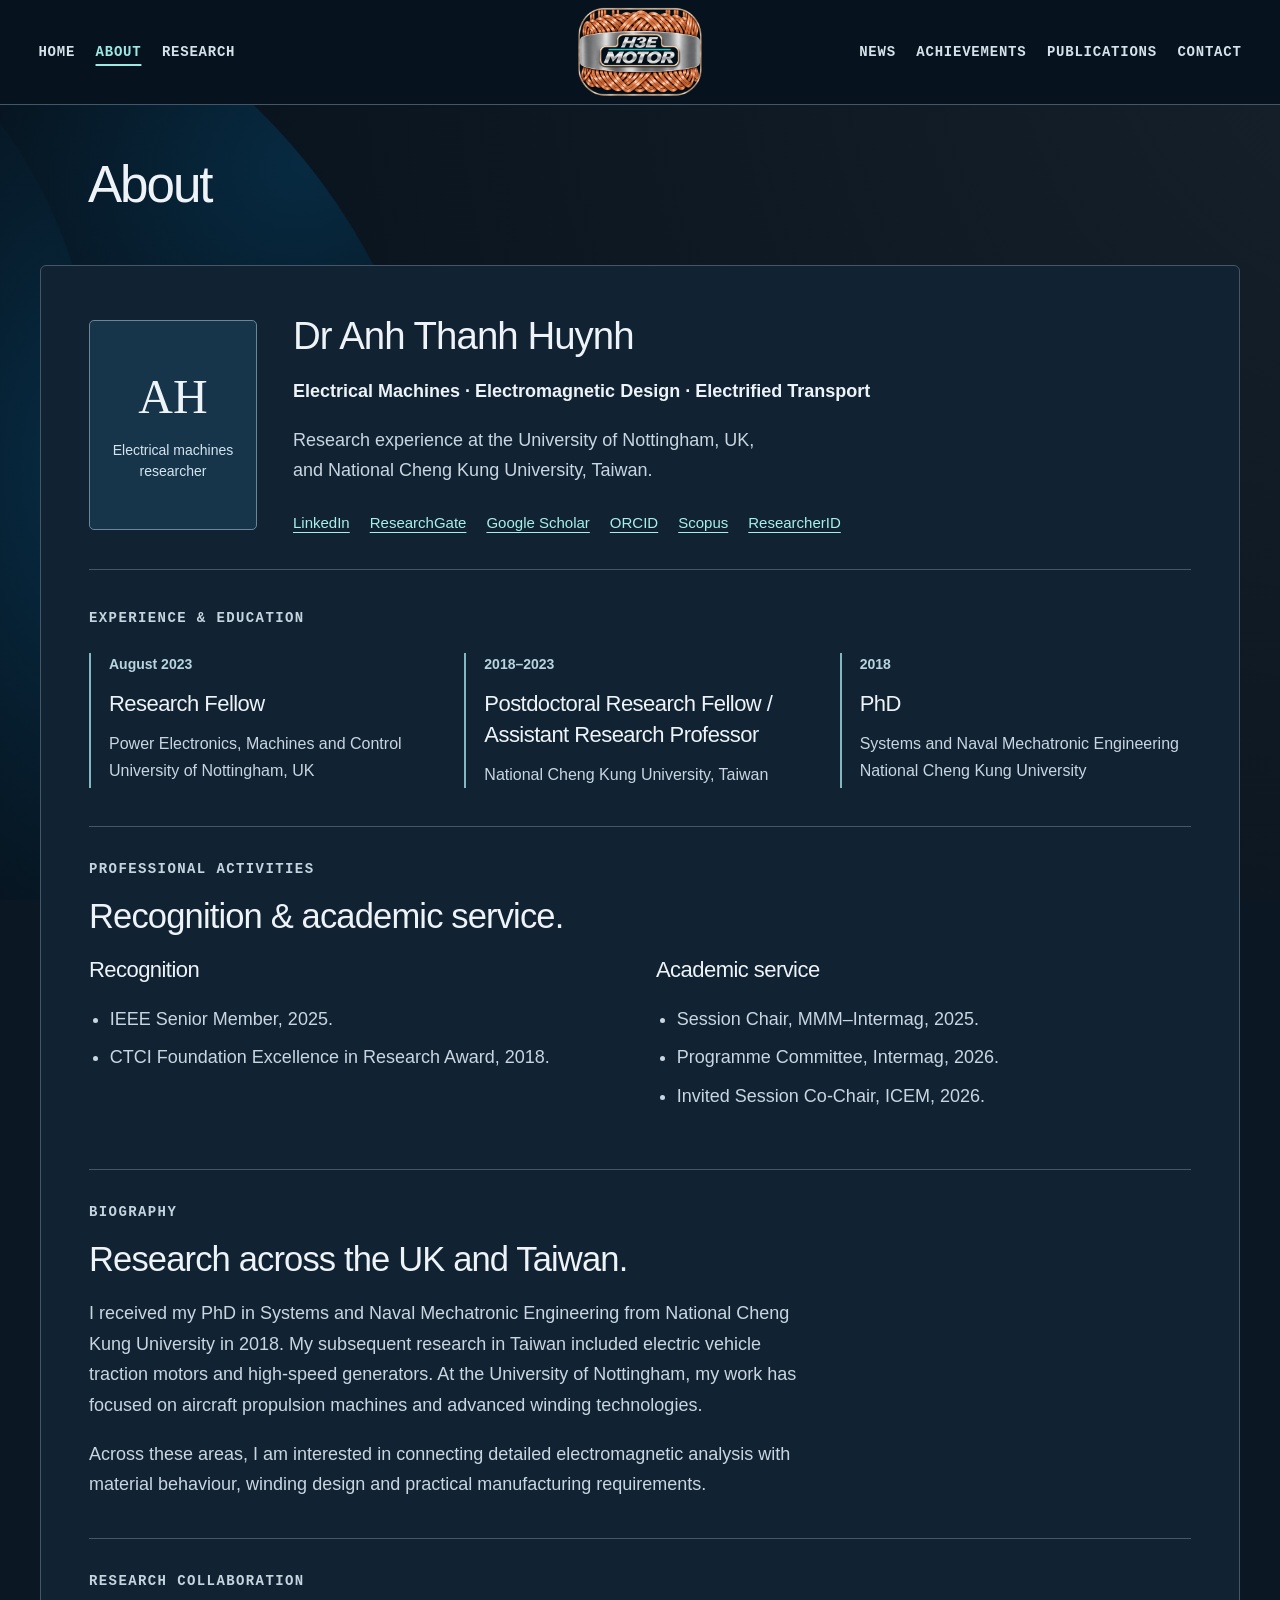
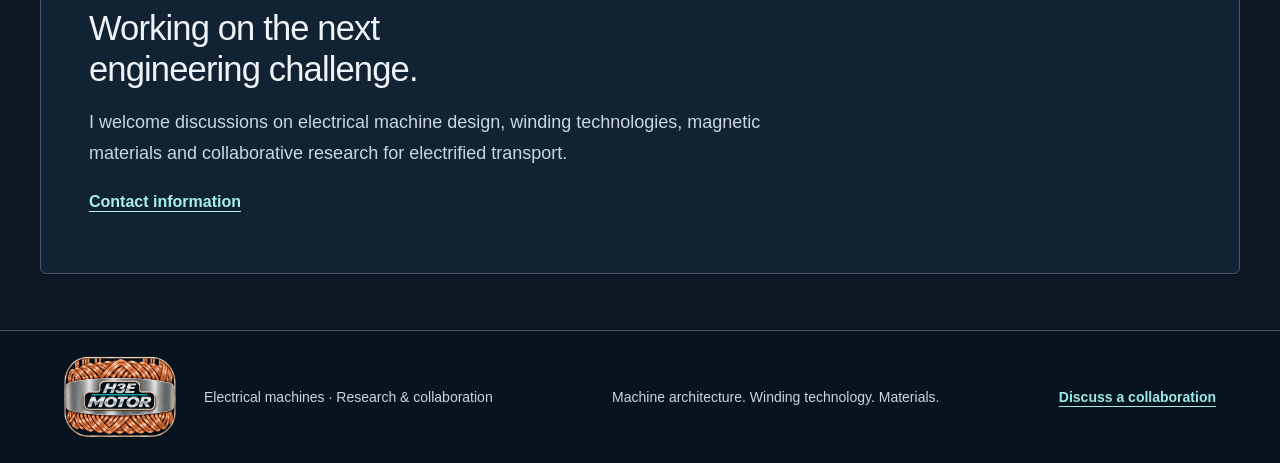
==== commit 12d55ec9: "Refine layout, typography and research presentation" ====
--- a/about.html
+++ b/about.html
@@ -1,2 +1,2 @@
 <!DOCTYPE html>
-<html lang="en"><head><meta charset="utf-8"/><meta content="width=device-width,initial-scale=1" name="viewport"/><title>About | H3E Motor</title><meta name="description" content="Background, experience, education and academic service of Dr Anh Thanh Huynh, an electrical machines researcher."><link href="style.css" rel="stylesheet"/><link href="design.css?v=20261128-polish" rel="stylesheet"/><script defer="" src="navigation.js"></script><meta name="theme-color" content="#07131f"></head><body><a class="skip" href="#main">Skip to content</a><header class="site-header"><nav aria-label="Main navigation" class="site-nav"><div class="nav-group nav-left"><a href="index.html">Home</a><a aria-current="page" href="about.html">About</a><a href="research.html">Research</a></div><a aria-label="H3E Motor home" class="brand" href="index.html"><img class="site-logo" src="h3e-horizontal-logo.webp" alt="" width="1467" height="1072"></a><button aria-controls="mobile-navigation" aria-expanded="false" class="menu-toggle" type="button">Menu<span aria-hidden="true">☰</span></button><div class="nav-group nav-right"><a href="news.html">News</a><a href="achievements.html">Achievements</a><a href="publications.html">Publications</a><a href="contact.html">Contact</a></div><div class="mobile-navigation" hidden="" id="mobile-navigation"><a href="index.html">Home</a><a aria-current="page" href="about.html">About</a><a href="research.html">Research</a><a href="news.html">News</a><a href="achievements.html">Achievements</a><a href="publications.html">Publications</a><a href="contact.html">Contact</a></div></nav></header><div class="section-banner"><div class="wrap"><h1>About</h1></div></div><main class="section-content" id="main"><section class="profile-overview"><div aria-label="Anh Thanh Huynh monogram" class="portrait identity-tile" role="img"><span>AH</span><small>Electrical machines researcher</small></div><div><p class="eyebrow">About me</p><h2 class="profile-name">Dr Anh Thanh Huynh</h2><p class="research-line">Electrical Machines · Electromagnetic Design · Electrified Transport</p><p>Research experience at the University of Nottingham, UK,<br/>and National Cheng Kung University, Taiwan.</p><div class="profile-links" aria-label="Academic and professional profiles"><a href="https://www.linkedin.com/in/anh-thanh-huynh-3a558b154/">LinkedIn</a><a href="https://www.researchgate.net/profile/Anh-Huynh-29">ResearchGate</a><a href="https://scholar.google.com/citations?view_op=list_works&amp;hl=en&amp;user=odhcabkAAAAJ">Google Scholar</a><a href="https://orcid.org/0000-0002-7691-711X">ORCID</a><a href="https://www.scopus.com/inward/authorDetails.url?authorID=57193575150&amp;partnerID=MN8TOARS">Scopus</a><a href="https://www.researcherid.com/rid/M-3195-2017">ResearcherID</a></div></div></section><section class="about-experience"><p class="eyebrow">Experience &amp; education</p><div class="timeline"><div class="event"><time>August 2023</time><h3>Research Fellow</h3><p>Power Electronics, Machines and Control<br/>University of Nottingham, UK</p></div><div class="event"><time>2018–2023</time><h3>Postdoctoral Research Fellow /<br/>Assistant Research Professor</h3><p>National Cheng Kung University, Taiwan</p></div><div class="event"><time>2018</time><h3>PhD</h3><p>Systems and Naval Mechatronic Engineering<br/>National Cheng Kung University</p></div></div></section><section class="about-section"><p class="eyebrow">Professional activities</p><h2>Recognition &amp; academic service.</h2><div class="columns"><div><h3>Recognition</h3><ul><li>IEEE Senior Member, 2025.</li><li>CTCI Foundation Excellence in Research Award, 2018.</li></ul></div><div><h3>Academic service</h3><ul><li>Session Chair, MMM–Intermag, 2025.</li><li>Programme Committee, Intermag, 2026.</li><li>Invited Session Co-Chair, ICEM, 2026.</li></ul></div></div></section><section class="about-section"><p class="eyebrow">Biography</p><h2>Research across the UK and Taiwan.</h2><p>I received my PhD in Systems and Naval Mechatronic Engineering from National Cheng Kung University in 2018. My subsequent research in Taiwan included electric vehicle traction motors and high-speed generators. At the University of Nottingham, my work has focused on aircraft propulsion machines and advanced winding technologies.</p><p>Across these areas, I am interested in connecting detailed electromagnetic analysis with material behaviour, winding design and practical manufacturing requirements.</p></section><section class="about-section"><p class="eyebrow">Research collaboration</p><h2>Working on the next engineering challenge.</h2><p>I welcome discussions on electrical machine design, winding technologies, magnetic materials and collaborative research for electrified transport.</p><a class="text-link" href="contact.html">Contact information</a></section></main><footer class="site-footer"><a class="footer-logo" href="index.html" aria-label="H3E Motor home"><img class="site-logo" src="h3e-horizontal-logo.webp" alt="" width="1467" height="1072"></a><div class="footer-content"><span>Electrical machines · Research &amp; collaboration</span><p>Machine architecture. Winding technology. Materials.</p><a href="contact.html">Discuss a collaboration</a></div></footer></body></html>
+<html lang="en"><head><meta charset="utf-8"/><meta content="width=device-width,initial-scale=1" name="viewport"/><title>About | H3E Motor</title><meta name="description" content="Background, experience, education and academic service of Dr Anh Thanh Huynh, an electrical machines researcher."><link href="refined.css?v=20261128-1" rel="stylesheet"/><script defer="" src="navigation.js"></script><meta name="theme-color" content="#07131f"></head><body><a class="skip" href="#main">Skip to content</a><header class="site-header"><nav aria-label="Main navigation" class="site-nav"><div class="nav-group nav-left"><a href="index.html">Home</a><a aria-current="page" href="about.html">About</a><a href="research.html">Research</a></div><a aria-label="H3E Motor home" class="brand" href="index.html"><img class="site-logo" src="h3e-horizontal-logo.webp" alt="" width="1467" height="1072"></a><button aria-controls="mobile-navigation" aria-expanded="false" class="menu-toggle" type="button">Menu<span aria-hidden="true">☰</span></button><div class="nav-group nav-right"><a href="news.html">News</a><a href="achievements.html">Achievements</a><a href="publications.html">Publications</a><a href="contact.html">Contact</a></div><div class="mobile-navigation" hidden="" id="mobile-navigation"><a href="index.html">Home</a><a aria-current="page" href="about.html">About</a><a href="research.html">Research</a><a href="news.html">News</a><a href="achievements.html">Achievements</a><a href="publications.html">Publications</a><a href="contact.html">Contact</a></div></nav></header><div class="section-banner"><div class="wrap"><h1>About</h1></div></div><main class="section-content about-content" id="main"><section class="profile-overview"><div aria-label="Anh Thanh Huynh monogram" class="portrait identity-tile" role="img"><span>AH</span><small>Electrical machines researcher</small></div><div><h2 class="profile-name">Dr Anh Thanh Huynh</h2><p class="research-line">Electrical Machines · Electromagnetic Design · Electrified Transport</p><p>Research experience at the University of Nottingham, UK,<br/>and National Cheng Kung University, Taiwan.</p><div class="profile-links" aria-label="Academic and professional profiles"><a href="https://www.linkedin.com/in/anh-thanh-huynh-3a558b154/">LinkedIn</a><a href="https://www.researchgate.net/profile/Anh-Huynh-29">ResearchGate</a><a href="https://scholar.google.com/citations?view_op=list_works&amp;hl=en&amp;user=odhcabkAAAAJ">Google Scholar</a><a href="https://orcid.org/0000-0002-7691-711X">ORCID</a><a href="https://www.scopus.com/inward/authorDetails.url?authorID=57193575150&amp;partnerID=MN8TOARS">Scopus</a><a href="https://www.researcherid.com/rid/M-3195-2017">ResearcherID</a></div></div></section><section class="about-experience"><p class="eyebrow">Experience &amp; education</p><div class="timeline"><div class="event"><time>August 2023</time><h3>Research Fellow</h3><p>Power Electronics, Machines and Control<br/>University of Nottingham, UK</p></div><div class="event"><time>2018–2023</time><h3>Postdoctoral Research Fellow /<br/>Assistant Research Professor</h3><p>National Cheng Kung University, Taiwan</p></div><div class="event"><time>2018</time><h3>PhD</h3><p>Systems and Naval Mechatronic Engineering<br/>National Cheng Kung University</p></div></div></section><section class="about-section"><p class="eyebrow">Professional activities</p><h2>Recognition &amp; academic service.</h2><div class="columns"><div><h3>Recognition</h3><ul><li>IEEE Senior Member, 2025.</li><li>CTCI Foundation Excellence in Research Award, 2018.</li></ul></div><div><h3>Academic service</h3><ul><li>Session Chair, MMM–Intermag, 2025.</li><li>Programme Committee, Intermag, 2026.</li><li>Invited Session Co-Chair, ICEM, 2026.</li></ul></div></div></section><section class="about-section"><p class="eyebrow">Biography</p><h2>Research across the UK and Taiwan.</h2><p>I received my PhD in Systems and Naval Mechatronic Engineering from National Cheng Kung University in 2018. My subsequent research in Taiwan included electric vehicle traction motors and high-speed generators. At the University of Nottingham, my work has focused on aircraft propulsion machines and advanced winding technologies.</p><p>Across these areas, I am interested in connecting detailed electromagnetic analysis with material behaviour, winding design and practical manufacturing requirements.</p></section><section class="about-section"><p class="eyebrow">Research collaboration</p><h2>Working on the next engineering challenge.</h2><p>I welcome discussions on electrical machine design, winding technologies, magnetic materials and collaborative research for electrified transport.</p><a class="text-link" href="contact.html">Contact information</a></section></main><footer class="site-footer"><a class="footer-logo" href="index.html" aria-label="H3E Motor home"><img class="site-logo" src="h3e-horizontal-logo.webp" alt="" width="1467" height="1072"></a><div class="footer-content"><span>Electrical machines · Research &amp; collaboration</span><p>Machine architecture. Winding technology. Materials.</p><a href="contact.html">Discuss a collaboration</a></div></footer></body></html>
--- a/refined.css
+++ b/refined.css
@@ -0,0 +1,16 @@
+/* H3E Motor: shared typography, colour, spacing and responsive layouts. */
+:root{color-scheme:dark;--ink:#eef3f7;--muted:#c9d6e1;--accent:#9de9e4;--panel:#112333;--line:#435767;--mono:"SFMono-Regular",Consolas,"Liberation Mono",monospace}
+*{box-sizing:border-box}html{scroll-behavior:smooth;scroll-padding-top:125px}body{margin:0;color:var(--ink);background:#0b1823 linear-gradient(#081521cf,#081521cf);background-image:linear-gradient(#081521cf,#081521cf),url('site-background.png');background-position:center top;background-size:cover;background-attachment:fixed;font:1.125rem/1.7 Arial,Helvetica,sans-serif;overflow-wrap:break-word}a{color:var(--accent);text-underline-offset:4px;text-decoration-thickness:1px}a:hover{color:#fff}a:focus-visible,button:focus-visible{outline:3px solid #b5fff5;outline-offset:5px;border-radius:2px}button{font:inherit}img{max-width:100%;height:auto}h1,h2,h3,p,figure{margin:0 0 1.125rem}h1,h2,h3{color:var(--ink);font-weight:500;line-height:1.18;letter-spacing:-.025em;text-wrap:balance}h1{font-size:3.25rem}h2{font-size:clamp(2.25rem,3vw,2.75rem)}h3{font-size:1.5rem}p,li{color:var(--muted)}ul{margin:0 0 1.25rem;padding-left:1.3rem}li+li{margin-top:.5rem}strong{font-weight:600;color:var(--ink)}[hidden]{display:none!important}
+.skip{position:absolute;top:-100px;left:20px;z-index:50}.skip:focus{top:12px;padding:10px 16px;color:#07131f;background:var(--accent)}
+.site-header{position:sticky;top:0;z-index:30;background:#07131ff5;border-bottom:1px solid var(--line);backdrop-filter:blur(12px)}.site-nav{display:grid;grid-template-columns:minmax(0,1fr) 136px minmax(0,1fr);align-items:center;gap:22px;max-width:1500px;min-height:104px;margin:auto;padding:7px 3%}.nav-group{display:flex;align-items:center;gap:clamp(16px,1.6vw,26px)}.nav-right{justify-content:flex-end}.nav-group a,.mobile-navigation a{color:#d6e2eb;font:600 .875rem/1.5 var(--mono);text-transform:uppercase;letter-spacing:.055em;text-decoration:none;white-space:nowrap}.nav-group a[aria-current=page],.mobile-navigation a[aria-current=page]{color:var(--accent);text-decoration:underline;text-underline-offset:8px;text-decoration-thickness:2px}.nav-group a:hover,.mobile-navigation a:hover{color:#fff}.brand,.footer-logo{display:flex;align-items:center;justify-content:center;line-height:0}.brand .site-logo{width:124px;height:90px;object-fit:contain}.menu-toggle,.mobile-navigation{display:none}
+.overline,.eyebrow{color:#c5d5df;font:600 .875rem/1.5 var(--mono);text-transform:uppercase;letter-spacing:.1em;margin-bottom:1rem}.technology-hero{background:linear-gradient(90deg,#06152257,#07131f70),url('site-background.png') center/cover no-repeat;border-bottom:1px solid var(--line)}.hero-container{max-width:1440px;padding:76px 5% 80px;margin:auto;display:grid;grid-template-columns:minmax(0,1.6fr) minmax(0,1fr);align-items:center;gap:38px}.hero-text{min-width:0}.technology-hero h1{font-size:clamp(3rem,4.7vw,4.5rem);line-height:1.08;letter-spacing:-.048em;margin-bottom:28px;text-wrap:initial}.headline-first,.technology-hero h1 em{display:block;white-space:nowrap}em{font-family:Georgia,"Times New Roman",serif;font-weight:400;color:var(--accent)}.hero-intro{font-size:1.25rem;line-height:1.65;max-width:58ch;margin-bottom:30px;color:#e0eaf1}.hero-actions{display:flex;align-items:center;flex-wrap:wrap;gap:20px 28px}.action-primary{display:inline-flex;align-items:center;justify-content:center;min-height:48px;padding:14px 24px;background:var(--accent);color:#092026;border:1px solid var(--accent);border-radius:3px;text-decoration:none;font-size:.9375rem;line-height:1.5;font-weight:600}.action-primary:hover{background:#c6f7f2;border-color:#c6f7f2;color:#092026}.action-text,.underlined-link,.text-link{font-size:1rem;font-weight:600;line-height:1.55}.action-text{color:var(--ink);text-decoration:none;border-bottom:1px solid #9ab2c2;padding:8px 0}.action-text:hover{color:var(--accent)}.hero-art{margin:0;min-width:0}.hero-art img{display:block;width:100%;filter:drop-shadow(0 18px 24px #00000030)}
+.technology-section{background:#10212ff7;border-bottom:1px solid var(--line)}.winding-section{background:#132735fa}.pillar-layout{display:grid;grid-template-columns:minmax(0,1fr) minmax(0,1.06fr);align-items:center;gap:56px;max-width:1320px;margin:auto;padding:66px 5%}.pillar-copy{min-width:0}.pillar-copy .overline{font-size:1.125rem;line-height:1.4;letter-spacing:.065em;margin-bottom:18px}.pillar-copy h2{max-width:22ch;font-size:clamp(2.25rem,3.15vw,2.75rem)}.pillar-copy>p:not(.overline){max-width:55ch;margin-bottom:25px}.winding-section .pillar-copy{grid-column:2;grid-row:1}.winding-section .research-figure{grid-column:1;grid-row:1}.research-figure{min-width:0;margin:0}.research-figure>a{display:flex;align-items:center;justify-content:center;aspect-ratio:16/10;background:#0a1823;border:1px solid var(--line);border-radius:6px;overflow:hidden}.research-figure img{display:block;width:100%;max-height:100%;object-fit:contain}figcaption{font-size:.875rem;color:#c9d6e1;line-height:1.6;margin-top:12px}.key-facts{display:flex;list-style:none;gap:20px;padding:0;margin:0 0 26px}.key-facts li{flex:1;border-top:1px solid var(--line);padding-top:12px;margin:0}.key-facts strong{display:block;color:var(--accent);font-size:1.5rem;line-height:1.4;font-weight:500}.key-facts span{display:block;font-size:.875rem;line-height:1.5;margin-top:4px}.collaboration-panel{background:#0b1a27f5;padding:64px max(5%,calc((100vw - 1188px)/2))}.collaboration-panel h2{max-width:27ch;font-size:clamp(2.25rem,3.2vw,2.75rem)}.collaboration-panel p:not(.overline){max-width:65ch}.collaboration-panel .action-text{display:inline-block;margin-left:26px}
+.section-banner .wrap{display:flex;align-items:center;max-width:1200px;min-height:160px;margin:auto;padding:35px 48px}.section-banner h1{font-size:clamp(3rem,4vw,3.5rem);margin:0;letter-spacing:-.04em}.section-content{max-width:1200px;margin:0 auto 56px;min-height:45vh;padding:48px 48px 56px;background:var(--panel);border:1px solid var(--line);border-radius:6px}.section-content>section+section{margin-top:38px}.section-content h2{font-size:clamp(2rem,2.7vw,2.5rem);max-width:30ch}.section-content h3{font-size:1.375rem;line-height:1.4}.section-content p,.section-content ul{max-width:72ch}.section-content p:last-child{margin-bottom:0}.section-content a:not(.action-primary){color:#a7f0e9}.section-content a:hover:not(.action-primary){color:#fff}.page-intro{max-width:900px;margin-bottom:36px}.lead{font-size:1.25rem;line-height:1.65}.about-section{padding-top:32px;border-top:1px solid var(--line)}.profile-overview{display:grid;grid-template-columns:168px minmax(0,1fr);gap:36px;align-items:center;padding-bottom:34px;border-bottom:1px solid var(--line)}.portrait{aspect-ratio:4/5;width:100%;display:flex;align-items:center;justify-content:center;flex-direction:column;background:#17354a;border:1px solid #6a879a;border-radius:5px;text-align:center;padding:16px}.portrait span{font:3rem/1.2 Georgia,serif;margin-bottom:14px}.portrait small{font-size:.875rem;line-height:1.5;color:#d4e4ef}.section-content .profile-name{font-size:clamp(2rem,3vw,2.5rem);line-height:1.15;margin-bottom:18px}.research-line{font-weight:600;color:var(--ink)}.profile-links{display:flex;flex-wrap:wrap;gap:10px 20px;font-size:.9375rem;margin-top:24px}.timeline{display:grid;grid-template-columns:repeat(3,minmax(0,1fr));gap:24px;margin-top:24px}.event{border-left:2px solid #83b8c2;padding-left:18px}.event time,.year{display:block;font-size:.875rem;font-weight:600;color:#b8d4df;margin-bottom:12px}.event h3{margin-bottom:10px}.event p{font-size:1rem}.columns{display:grid;grid-template-columns:1fr 1fr;gap:32px}.entry{padding:26px 0;border-top:1px solid var(--line);scroll-margin-top:125px}.entry h2{font-size:clamp(1.75rem,2.3vw,2rem)}.entry p{margin-bottom:14px}.research-introduction{margin-bottom:36px}.research-introduction>h2{max-width:27ch}.chips{display:flex;flex-wrap:wrap;gap:8px;margin-top:24px}.chips span{padding:5px 11px;font-size:.875rem;color:#e0ebf2;background:#183446;border:1px solid #628096;border-radius:4px}.research-feature{display:grid;grid-template-columns:minmax(0,1fr) minmax(0,.95fr);align-items:start;gap:40px;padding:38px 0}.research-copy{min-width:0}.research-copy .eyebrow{margin-bottom:12px}.evidence-figure{margin:0;min-width:0}.evidence-figure>a{display:flex;align-items:center;aspect-ratio:16/11;padding:10px;border-radius:5px;background:#fff;overflow:hidden}.evidence-figure img{display:block;width:100%;max-height:100%;object-fit:contain}.application-list{margin-top:20px}.callout{background:#1a3547;border-left:3px solid var(--accent);padding:18px 22px;font-size:1rem;margin-top:16px}
+.publication-group{padding-top:26px;border-top:1px solid var(--line)}.section-content .publication-group>h2{font-size:1.875rem;margin-bottom:20px}.publication{position:relative;padding:22px 0 24px 72px}.publication>.year{position:absolute;top:27px;left:0}.publication h3{max-width:58ch;margin-bottom:10px;font-size:1.375rem}.publication p.publication-meta{font-size:1rem;line-height:1.65;margin-bottom:9px;max-width:78ch}.authors{color:#e6eef5}.publication-link{font-size:.9375rem;overflow-wrap:anywhere}.subtle{color:#c9d6e1;font-size:.9375rem;margin-top:30px}.news-entry{max-width:900px;padding:28px 0}.news-entry h2{max-width:35ch}.achievements-content{display:grid;grid-template-columns:1fr 1fr;gap:48px}.achievements-content>section+section{margin-top:0}.achievements-content>section>h2{font-size:2rem}.profile-grid{display:grid;grid-template-columns:repeat(2,minmax(0,1fr));gap:18px;margin-top:26px}.profile-card{display:block;padding:22px 24px;background:#193447;border:1px solid #627c8f;border-radius:5px;text-decoration:none}.profile-card h3{color:#a7f0e9;margin-bottom:8px}.profile-card p{font-size:1rem;line-height:1.6}.profile-card:hover{background:#24475b;border-color:#a7f0e9}.profile-card:hover h3{color:#fff}
+.site-footer{display:flex;align-items:center;gap:28px;background:#07131f;padding:25px 5%;border-top:1px solid var(--line)}.footer-logo{flex:0 0 112px}.footer-logo .site-logo{width:112px;height:82px;object-fit:contain}.footer-content{display:flex;align-items:center;justify-content:space-between;gap:22px;flex:1;min-width:0;white-space:nowrap;font-size:.875rem;line-height:1.6;color:#c9d6e1}.footer-content p{margin:0}.footer-content a{font-weight:600}
+@media(min-width:1600px){.hero-container{padding-left:48px;padding-right:48px}}
+@media(max-width:1200px){.site-nav{display:flex;justify-content:space-between;flex-wrap:wrap;padding:7px 5%;gap:0}.nav-group{display:none}.menu-toggle{display:flex;align-items:center;gap:14px;min-height:44px;padding:6px 0;background:none;border:0;color:#eef3f7;font:.9375rem/1.5 var(--mono);letter-spacing:.08em;text-transform:uppercase;cursor:pointer}.menu-toggle span{font-size:22px}.mobile-navigation{display:grid;grid-template-columns:1fr 1fr;width:100%;gap:20px 28px;border-top:1px solid var(--line);padding:24px 0 18px;margin-top:8px}.site-footer{flex-direction:column;gap:18px}.footer-logo{flex-basis:auto}.footer-content{justify-content:center;flex-wrap:wrap;white-space:normal;width:100%;gap:10px 26px;text-align:center}}
+@media(max-width:1100px){.hero-container{grid-template-columns:1fr;padding-top:54px;padding-bottom:54px;gap:32px}.technology-hero h1{font-size:clamp(2.75rem,6.4vw,4.25rem)}.hero-art{max-width:520px;width:100%;margin:0 auto}.pillar-layout{gap:32px;padding-top:52px;padding-bottom:52px}.section-banner .wrap{padding-left:5%;padding-right:5%}.section-content{margin-left:3%;margin-right:3%;padding:40px 4%}.research-feature{gap:28px}.timeline{grid-template-columns:1fr;gap:24px}}
+@media(max-width:760px){html{scroll-padding-top:112px}body{font-size:1.0625rem}.site-nav{min-height:92px;padding-top:6px;padding-bottom:6px}.brand .site-logo{width:108px;height:79px}.technology-hero h1{font-size:clamp(1.625rem,8.2vw,2.375rem);line-height:1.12;letter-spacing:-.045em;margin-bottom:24px}.hero-container{padding:40px 5% 44px;gap:28px}.hero-intro{font-size:1.125rem}.hero-actions{gap:20px}.hero-art{max-width:420px}.pillar-layout{grid-template-columns:1fr;padding:44px 6%;gap:30px}.winding-section .pillar-copy,.winding-section .research-figure{grid-column:auto;grid-row:auto}.pillar-copy h2{font-size:1.875rem;max-width:24ch}.pillar-copy .overline{font-size:1.0625rem;letter-spacing:.04em}.key-facts{gap:14px}.key-facts strong{font-size:1.375rem}.key-facts span{font-size:.875rem}.collaboration-panel{padding:44px 6%}.collaboration-panel h2{font-size:2rem}.collaboration-panel .action-text{display:table;margin:20px 0 0}.section-banner .wrap{min-height:124px;padding:28px 6%}.section-banner h1{font-size:2.375rem}.section-content{margin:0 0 36px;padding:34px 6% 42px;border-left:0;border-right:0;border-radius:0}.section-content h2{font-size:1.875rem}.section-content h3{font-size:1.3125rem}.section-content .profile-name{font-size:2rem}.profile-overview{grid-template-columns:1fr;gap:24px}.portrait{max-width:144px}.profile-links{font-size:.9375rem}.columns,.research-feature,.achievements-content{grid-template-columns:1fr;gap:28px}.research-feature{padding:30px 0}.research-feature h2{font-size:1.75rem}.lead{font-size:1.125rem}.publication{padding-left:0}.publication>.year{position:static;margin-bottom:10px}.section-content .publication h3{font-size:1.25rem}.section-content .publication-group>h2,.achievements-content>section>h2{font-size:1.75rem}.profile-grid{grid-template-columns:1fr}.profile-card{padding:20px}.footer-content{flex-direction:column;gap:10px}}
+@media(prefers-reduced-motion:reduce){html{scroll-behavior:auto}}
+@media print{:root{color-scheme:light}body,.technology-hero,.technology-section,.winding-section,.collaboration-panel,.section-content{background:#fff;color:#152d40}.site-header,.site-footer,.hero-actions,.hero-art,.skip{display:none}h1,h2,h3,strong,p,li,figcaption,.overline,.eyebrow,.year,.event time,.authors{color:#152d40}a,.section-content a:not(.action-primary),em{color:#00546b}.section-content{max-width:none;margin:0;padding:20px;border:0}.section-banner .wrap{min-height:0;padding:20px}.entry,figure{break-inside:avoid}.research-feature{display:block}.evidence-figure{max-width:500px}}
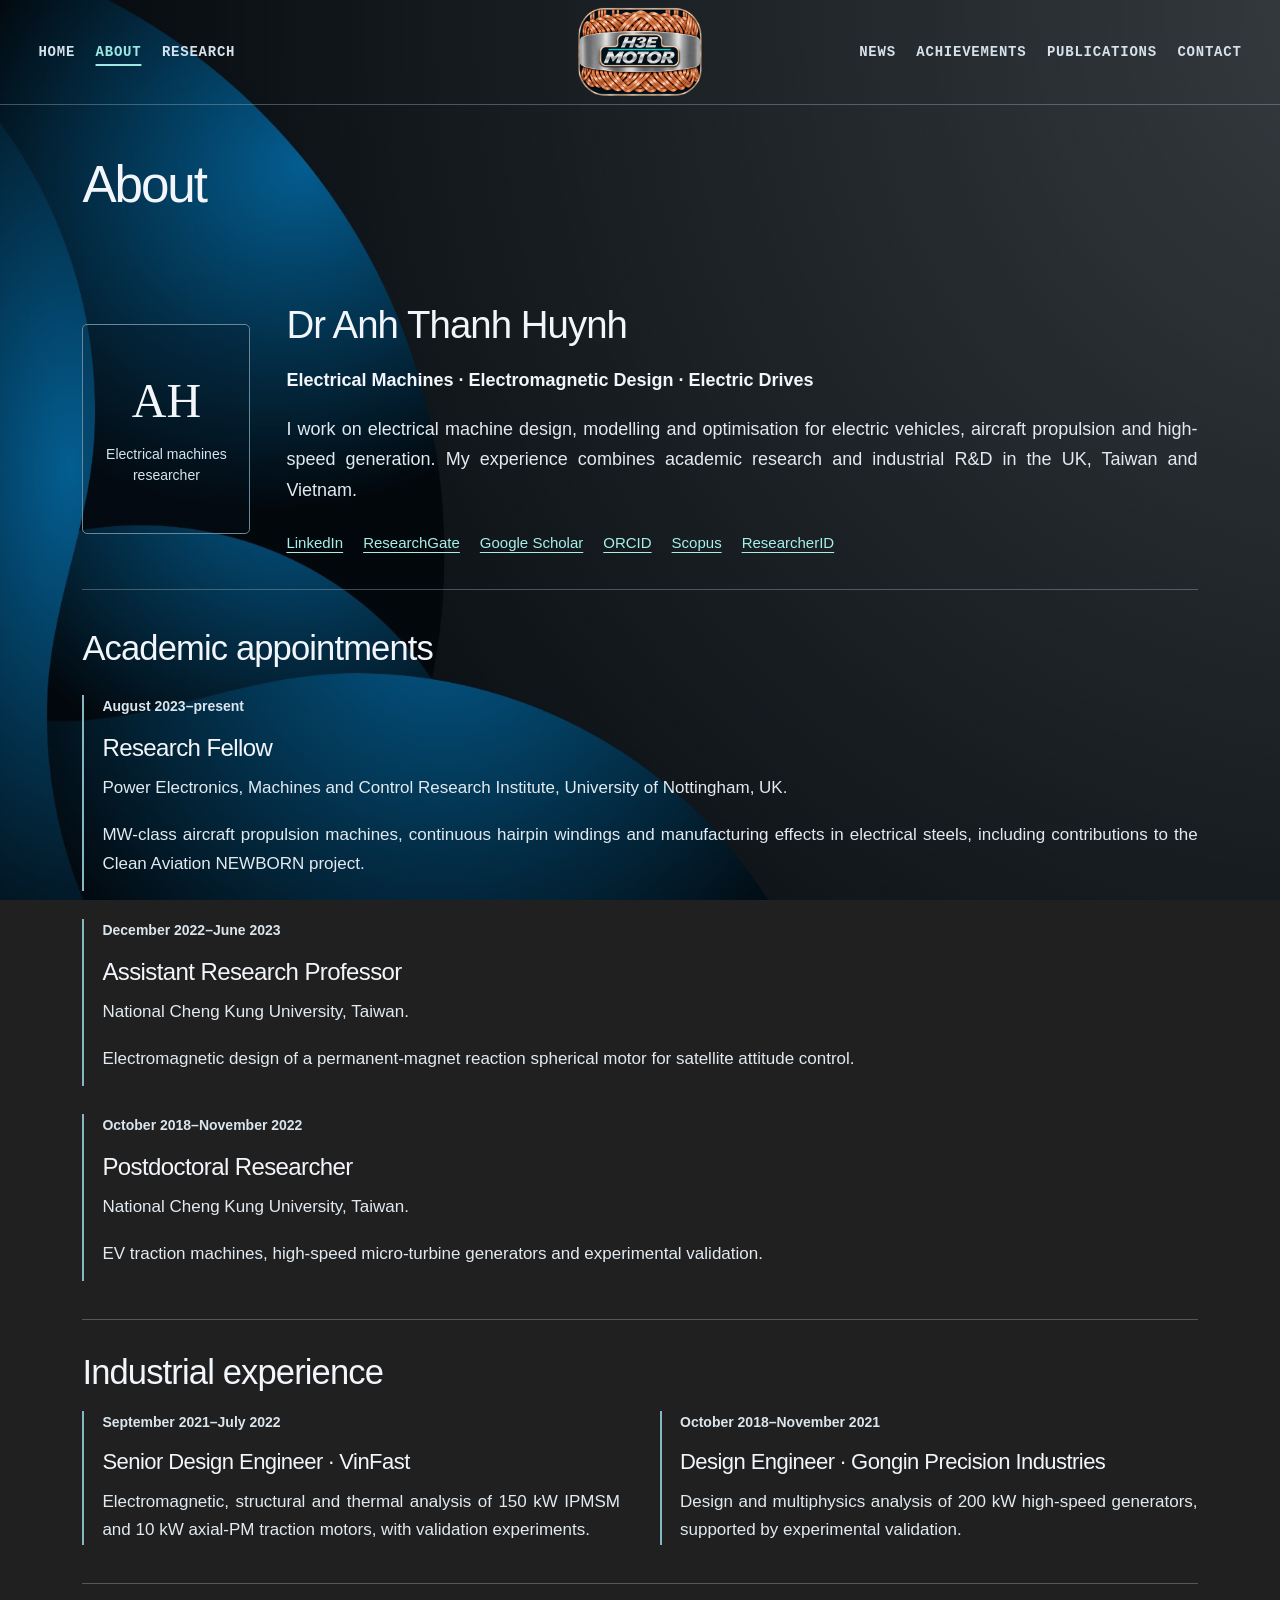
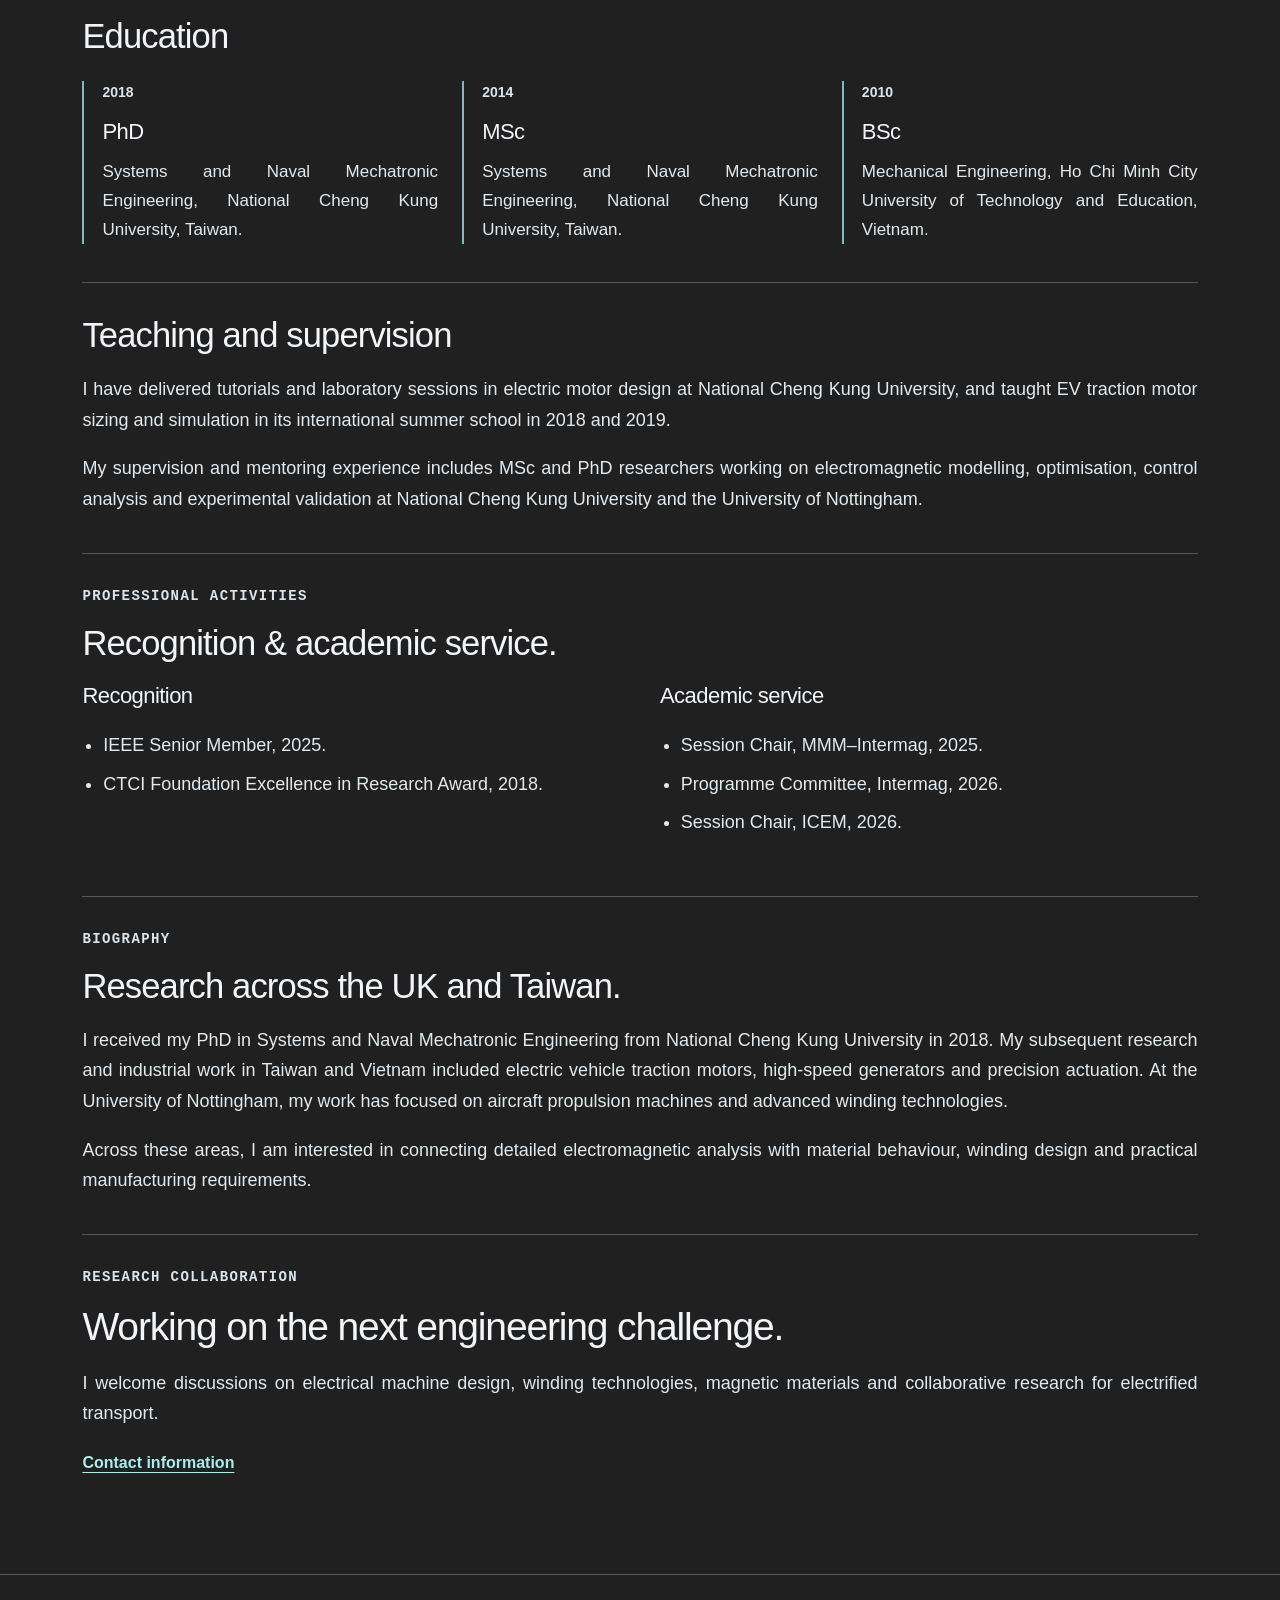
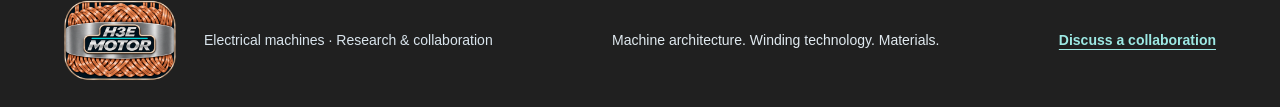
==== commit 1fdcfe50: "Expand EV research and unify site background" ====
--- a/about.html
+++ b/about.html
@@ -1,2 +1,5 @@
 <!DOCTYPE html>
-<html lang="en"><head><meta charset="utf-8"/><meta content="width=device-width,initial-scale=1" name="viewport"/><title>About | H3E Motor</title><meta name="description" content="Background, experience, education and academic service of Dr Anh Thanh Huynh, an electrical machines researcher."><link href="refined.css?v=20261128-1" rel="stylesheet"/><script defer="" src="navigation.js"></script><meta name="theme-color" content="#07131f"></head><body><a class="skip" href="#main">Skip to content</a><header class="site-header"><nav aria-label="Main navigation" class="site-nav"><div class="nav-group nav-left"><a href="index.html">Home</a><a aria-current="page" href="about.html">About</a><a href="research.html">Research</a></div><a aria-label="H3E Motor home" class="brand" href="index.html"><img class="site-logo" src="h3e-horizontal-logo.webp" alt="" width="1467" height="1072"></a><button aria-controls="mobile-navigation" aria-expanded="false" class="menu-toggle" type="button">Menu<span aria-hidden="true">☰</span></button><div class="nav-group nav-right"><a href="news.html">News</a><a href="achievements.html">Achievements</a><a href="publications.html">Publications</a><a href="contact.html">Contact</a></div><div class="mobile-navigation" hidden="" id="mobile-navigation"><a href="index.html">Home</a><a aria-current="page" href="about.html">About</a><a href="research.html">Research</a><a href="news.html">News</a><a href="achievements.html">Achievements</a><a href="publications.html">Publications</a><a href="contact.html">Contact</a></div></nav></header><div class="section-banner"><div class="wrap"><h1>About</h1></div></div><main class="section-content about-content" id="main"><section class="profile-overview"><div aria-label="Anh Thanh Huynh monogram" class="portrait identity-tile" role="img"><span>AH</span><small>Electrical machines researcher</small></div><div><h2 class="profile-name">Dr Anh Thanh Huynh</h2><p class="research-line">Electrical Machines · Electromagnetic Design · Electrified Transport</p><p>Research experience at the University of Nottingham, UK,<br/>and National Cheng Kung University, Taiwan.</p><div class="profile-links" aria-label="Academic and professional profiles"><a href="https://www.linkedin.com/in/anh-thanh-huynh-3a558b154/">LinkedIn</a><a href="https://www.researchgate.net/profile/Anh-Huynh-29">ResearchGate</a><a href="https://scholar.google.com/citations?view_op=list_works&amp;hl=en&amp;user=odhcabkAAAAJ">Google Scholar</a><a href="https://orcid.org/0000-0002-7691-711X">ORCID</a><a href="https://www.scopus.com/inward/authorDetails.url?authorID=57193575150&amp;partnerID=MN8TOARS">Scopus</a><a href="https://www.researcherid.com/rid/M-3195-2017">ResearcherID</a></div></div></section><section class="about-experience"><p class="eyebrow">Experience &amp; education</p><div class="timeline"><div class="event"><time>August 2023</time><h3>Research Fellow</h3><p>Power Electronics, Machines and Control<br/>University of Nottingham, UK</p></div><div class="event"><time>2018–2023</time><h3>Postdoctoral Research Fellow /<br/>Assistant Research Professor</h3><p>National Cheng Kung University, Taiwan</p></div><div class="event"><time>2018</time><h3>PhD</h3><p>Systems and Naval Mechatronic Engineering<br/>National Cheng Kung University</p></div></div></section><section class="about-section"><p class="eyebrow">Professional activities</p><h2>Recognition &amp; academic service.</h2><div class="columns"><div><h3>Recognition</h3><ul><li>IEEE Senior Member, 2025.</li><li>CTCI Foundation Excellence in Research Award, 2018.</li></ul></div><div><h3>Academic service</h3><ul><li>Session Chair, MMM–Intermag, 2025.</li><li>Programme Committee, Intermag, 2026.</li><li>Invited Session Co-Chair, ICEM, 2026.</li></ul></div></div></section><section class="about-section"><p class="eyebrow">Biography</p><h2>Research across the UK and Taiwan.</h2><p>I received my PhD in Systems and Naval Mechatronic Engineering from National Cheng Kung University in 2018. My subsequent research in Taiwan included electric vehicle traction motors and high-speed generators. At the University of Nottingham, my work has focused on aircraft propulsion machines and advanced winding technologies.</p><p>Across these areas, I am interested in connecting detailed electromagnetic analysis with material behaviour, winding design and practical manufacturing requirements.</p></section><section class="about-section"><p class="eyebrow">Research collaboration</p><h2>Working on the next engineering challenge.</h2><p>I welcome discussions on electrical machine design, winding technologies, magnetic materials and collaborative research for electrified transport.</p><a class="text-link" href="contact.html">Contact information</a></section></main><footer class="site-footer"><a class="footer-logo" href="index.html" aria-label="H3E Motor home"><img class="site-logo" src="h3e-horizontal-logo.webp" alt="" width="1467" height="1072"></a><div class="footer-content"><span>Electrical machines · Research &amp; collaboration</span><p>Machine architecture. Winding technology. Materials.</p><a href="contact.html">Discuss a collaboration</a></div></footer></body></html>
+<html lang="en"><head><meta charset="utf-8"/><meta content="width=device-width,initial-scale=1" name="viewport"/><title>About | H3E Motor</title><meta name="description" content="Background, experience, education and academic service of Dr Anh Thanh Huynh, an electrical machines researcher."><link href="refined.css?v=20261128-cv" rel="stylesheet"/><script defer="" src="navigation.js"></script><meta name="theme-color" content="#07131f"></head><body><a class="skip" href="#main">Skip to content</a><header class="site-header"><nav aria-label="Main navigation" class="site-nav"><div class="nav-group nav-left"><a href="index.html">Home</a><a aria-current="page" href="about.html">About</a><a href="research.html">Research</a></div><a aria-label="H3E Motor home" class="brand" href="index.html"><img class="site-logo" src="h3e-horizontal-logo.webp" alt="" width="1467" height="1072"></a><button aria-controls="mobile-navigation" aria-expanded="false" class="menu-toggle" type="button">Menu<span aria-hidden="true">☰</span></button><div class="nav-group nav-right"><a href="news.html">News</a><a href="achievements.html">Achievements</a><a href="publications.html">Publications</a><a href="contact.html">Contact</a></div><div class="mobile-navigation" hidden="" id="mobile-navigation"><a href="index.html">Home</a><a aria-current="page" href="about.html">About</a><a href="research.html">Research</a><a href="news.html">News</a><a href="achievements.html">Achievements</a><a href="publications.html">Publications</a><a href="contact.html">Contact</a></div></nav></header><div class="section-banner"><div class="wrap"><h1>About</h1></div></div><main class="section-content about-content" id="main"><section class="profile-overview"><div aria-label="Anh Thanh Huynh monogram" class="portrait identity-tile" role="img"><span>AH</span><small>Electrical machines researcher</small></div><div><h2 class="profile-name">Dr Anh Thanh Huynh</h2><p class="research-line">Electrical Machines · Electromagnetic Design · Electric Drives</p><p>I work on electrical machine design, modelling and optimisation for electric vehicles, aircraft propulsion and high-speed generation. My experience combines academic research and industrial R&amp;D in the UK, Taiwan and Vietnam.</p><div class="profile-links" aria-label="Academic and professional profiles"><a href="https://www.linkedin.com/in/anh-thanh-huynh-3a558b154/">LinkedIn</a><a href="https://www.researchgate.net/profile/Anh-Huynh-29">ResearchGate</a><a href="https://scholar.google.com/citations?view_op=list_works&amp;hl=en&amp;user=odhcabkAAAAJ">Google Scholar</a><a href="https://orcid.org/0000-0002-7691-711X">ORCID</a><a href="https://www.scopus.com/inward/authorDetails.url?authorID=57193575150&amp;partnerID=MN8TOARS">Scopus</a><a href="https://www.researcherid.com/rid/M-3195-2017">ResearcherID</a></div></div></section><section class="about-experience"><h2>Academic appointments</h2><div class="career-list"><article class="event"><time>August 2023–present</time><h3>Research Fellow</h3><p>Power Electronics, Machines and Control Research Institute, University of Nottingham, UK.</p><p>MW-class aircraft propulsion machines, continuous hairpin windings and manufacturing effects in electrical steels, including contributions to the Clean Aviation NEWBORN project.</p></article><article class="event"><time>December 2022–June 2023</time><h3>Assistant Research Professor</h3><p>National Cheng Kung University, Taiwan.</p><p>Electromagnetic design of a permanent-magnet reaction spherical motor for satellite attitude control.</p></article><article class="event"><time>October 2018–November 2022</time><h3>Postdoctoral Researcher</h3><p>National Cheng Kung University, Taiwan.</p><p>EV traction machines, high-speed micro-turbine generators and experimental validation.</p></article></div></section>
+<section class="about-section"><h2>Industrial experience</h2><div class="columns"><article class="event"><time>September 2021–July 2022</time><h3>Senior Design Engineer · VinFast</h3><p>Electromagnetic, structural and thermal analysis of 150 kW IPMSM and 10 kW axial-PM traction motors, with validation experiments.</p></article><article class="event"><time>October 2018–November 2021</time><h3>Design Engineer · Gongin Precision Industries</h3><p>Design and multiphysics analysis of 200 kW high-speed generators, supported by experimental validation.</p></article></div></section>
+<section class="about-section"><h2>Education</h2><div class="timeline"><article class="event"><time>2018</time><h3>PhD</h3><p>Systems and Naval Mechatronic Engineering, National Cheng Kung University, Taiwan.</p></article><article class="event"><time>2014</time><h3>MSc</h3><p>Systems and Naval Mechatronic Engineering, National Cheng Kung University, Taiwan.</p></article><article class="event"><time>2010</time><h3>BSc</h3><p>Mechanical Engineering, Ho Chi Minh City University of Technology and Education, Vietnam.</p></article></div></section>
+<section class="about-section"><h2>Teaching and supervision</h2><p>I have delivered tutorials and laboratory sessions in electric motor design at National Cheng Kung University, and taught EV traction motor sizing and simulation in its international summer school in 2018 and 2019.</p><p>My supervision and mentoring experience includes MSc and PhD researchers working on electromagnetic modelling, optimisation, control analysis and experimental validation at National Cheng Kung University and the University of Nottingham.</p></section><section class="about-section"><p class="eyebrow">Professional activities</p><h2>Recognition &amp; academic service.</h2><div class="columns"><div><h3>Recognition</h3><ul><li>IEEE Senior Member, 2025.</li><li>CTCI Foundation Excellence in Research Award, 2018.</li></ul></div><div><h3>Academic service</h3><ul><li>Session Chair, MMM–Intermag, 2025.</li><li>Programme Committee, Intermag, 2026.</li><li>Session Chair, ICEM, 2026.</li></ul></div></div></section><section class="about-section"><p class="eyebrow">Biography</p><h2>Research across the UK and Taiwan.</h2><p>I received my PhD in Systems and Naval Mechatronic Engineering from National Cheng Kung University in 2018. My subsequent research and industrial work in Taiwan and Vietnam included electric vehicle traction motors, high-speed generators and precision actuation. At the University of Nottingham, my work has focused on aircraft propulsion machines and advanced winding technologies.</p><p>Across these areas, I am interested in connecting detailed electromagnetic analysis with material behaviour, winding design and practical manufacturing requirements.</p></section><section class="about-section"><p class="eyebrow">Research collaboration</p><h2 class="single-line-title">Working on the next engineering challenge.</h2><p>I welcome discussions on electrical machine design, winding technologies, magnetic materials and collaborative research for electrified transport.</p><a class="text-link" href="contact.html">Contact information</a></section></main><footer class="site-footer"><a class="footer-logo" href="index.html" aria-label="H3E Motor home"><img class="site-logo" src="h3e-horizontal-logo.webp" alt="" width="1467" height="1072"></a><div class="footer-content"><span>Electrical machines · Research &amp; collaboration</span><p>Machine architecture. Winding technology. Materials.</p><a href="contact.html">Discuss a collaboration</a></div></footer></body></html>
--- a/refined.css
+++ b/refined.css
@@ -14,3 +14,72 @@
 @media(max-width:760px){html{scroll-padding-top:112px}body{font-size:1.0625rem}.site-nav{min-height:92px;padding-top:6px;padding-bottom:6px}.brand .site-logo{width:108px;height:79px}.technology-hero h1{font-size:clamp(1.625rem,8.2vw,2.375rem);line-height:1.12;letter-spacing:-.045em;margin-bottom:24px}.hero-container{padding:40px 5% 44px;gap:28px}.hero-intro{font-size:1.125rem}.hero-actions{gap:20px}.hero-art{max-width:420px}.pillar-layout{grid-template-columns:1fr;padding:44px 6%;gap:30px}.winding-section .pillar-copy,.winding-section .research-figure{grid-column:auto;grid-row:auto}.pillar-copy h2{font-size:1.875rem;max-width:24ch}.pillar-copy .overline{font-size:1.0625rem;letter-spacing:.04em}.key-facts{gap:14px}.key-facts strong{font-size:1.375rem}.key-facts span{font-size:.875rem}.collaboration-panel{padding:44px 6%}.collaboration-panel h2{font-size:2rem}.collaboration-panel .action-text{display:table;margin:20px 0 0}.section-banner .wrap{min-height:124px;padding:28px 6%}.section-banner h1{font-size:2.375rem}.section-content{margin:0 0 36px;padding:34px 6% 42px;border-left:0;border-right:0;border-radius:0}.section-content h2{font-size:1.875rem}.section-content h3{font-size:1.3125rem}.section-content .profile-name{font-size:2rem}.profile-overview{grid-template-columns:1fr;gap:24px}.portrait{max-width:144px}.profile-links{font-size:.9375rem}.columns,.research-feature,.achievements-content{grid-template-columns:1fr;gap:28px}.research-feature{padding:30px 0}.research-feature h2{font-size:1.75rem}.lead{font-size:1.125rem}.publication{padding-left:0}.publication>.year{position:static;margin-bottom:10px}.section-content .publication h3{font-size:1.25rem}.section-content .publication-group>h2,.achievements-content>section>h2{font-size:1.75rem}.profile-grid{grid-template-columns:1fr}.profile-card{padding:20px}.footer-content{flex-direction:column;gap:10px}}
 @media(prefers-reduced-motion:reduce){html{scroll-behavior:auto}}
 @media print{:root{color-scheme:light}body,.technology-hero,.technology-section,.winding-section,.collaboration-panel,.section-content{background:#fff;color:#152d40}.site-header,.site-footer,.hero-actions,.hero-art,.skip{display:none}h1,h2,h3,strong,p,li,figcaption,.overline,.eyebrow,.year,.event time,.authors{color:#152d40}a,.section-content a:not(.action-primary),em{color:#00546b}.section-content{max-width:none;margin:0;padding:20px;border:0}.section-banner .wrap{min-height:0;padding:20px}.entry,figure{break-inside:avoid}.research-feature{display:block}.evidence-figure{max-width:500px}}
+
+/* Supplied common background and CV/publication update, 28 November 2026. */
+:root{--ink:#f2f6fa;--muted:#e1eaf0;--line:#9bb0bf66;--site-image:linear-gradient(#0615225c,#0615225c),url('site-background.png')}
+body{background-color:#202020;background-image:var(--site-image);background-position:center top;background-size:cover;background-repeat:no-repeat;background-attachment:fixed}
+.site-header{background-color:#202020;background-image:var(--site-image);background-position:center top;background-size:cover;background-repeat:no-repeat;background-attachment:fixed;backdrop-filter:none}
+.technology-hero,.technology-section,.winding-section,.collaboration-panel,.section-content,.site-footer{background:none}
+.section-content{max-width:1440px;width:94%;border:0;border-radius:0;padding:38px 44px 60px;margin:0 auto 36px}
+.section-banner .wrap{max-width:1440px;width:94%;padding-left:44px;padding-right:44px}
+main p,main li,main figcaption{text-align:justify;text-justify:inter-word;text-align-last:left;hyphens:manual}
+main h2,main h3{text-align:justify;text-align-last:left;text-wrap:initial}
+.section-content p,.section-content ul,.page-intro,.research-introduction,.section-content h2{max-width:none}
+.overline,.eyebrow,.event time,.year,.subtle,figcaption,.footer-content{color:#dae5ed}
+.hero-container{max-width:1600px;grid-template-columns:minmax(0,1.85fr) minmax(0,1fr);gap:32px}
+.technology-hero h1{font-size:clamp(3.25rem,5.7vw,5.75rem);line-height:1.06}
+.hero-intro{max-width:none;color:#e7eef4}
+.pillar-layout{max-width:1440px;width:94%;padding:56px 44px;gap:24px 54px;align-items:start}
+.pillar-heading{grid-column:1/-1;grid-row:1}
+.pillar-heading h2{font-size:clamp(2.5rem,3.6vw,3.25rem);margin-bottom:8px}
+.pillar-heading .overline{font-size:1.1875rem;margin-bottom:14px}
+.pillar-copy{grid-column:1;grid-row:2;align-self:center}
+.pillar-layout>.research-figure{grid-column:2;grid-row:2}
+.winding-section .pillar-copy{grid-column:2;grid-row:2}
+.winding-section .research-figure{grid-column:1;grid-row:2}
+.pillar-copy>p:not(.overline){max-width:none;font-size:1.1875rem;line-height:1.7}
+.collaboration-panel{max-width:1440px;width:94%;margin:auto;padding:48px 44px 64px}
+.collaboration-panel h2{font-size:2.75rem;max-width:none}
+.collaboration-panel p:not(.overline){max-width:none}
+.section-content .single-line-title{font-size:clamp(2.25rem,3.05vw,2.75rem);white-space:nowrap;max-width:none;letter-spacing:-.03em}
+.single-line-title{white-space:nowrap}
+.career-list{display:grid;gap:28px;margin-top:26px}
+.career-list .event{padding-bottom:12px}
+.career-list .event h3{font-size:1.5rem}
+.event p{font-size:1.0625rem}
+.columns{gap:40px}
+.portrait{background:#06152238}
+.chips span{background:#0615224d;border-color:#9bb7ca;color:#eef5fa}
+.profile-card,.callout{background:#06152238}
+.profile-card:hover{background:#06152280}
+.profile-card p{color:#e1eaf0}
+.research-topic{padding:40px 0}
+.research-topic>p{margin-bottom:20px}
+.research-papers{list-style:none;padding:0;margin:24px 0}
+.research-papers li{font-size:1rem;margin-bottom:10px}
+.research-topic>.evidence-figure{max-width:840px;margin:30px auto 0}
+.evidence-gallery{display:grid;grid-template-columns:1fr 1fr;gap:28px;margin:30px 0 0}
+.evidence-gallery .evidence-figure{max-width:none;margin:0}
+.evidence-figure>a{aspect-ratio:16/10}
+.evidence-figure figcaption{font-size:.875rem}
+.research-figure>a{background:#06152238}
+.publication-filters{display:flex;flex-wrap:wrap;gap:10px;margin:26px 0 14px}
+.publication-filters button{background:#06152260;border:1px solid #9bb7ca;border-radius:4px;color:#e1eaf0;min-height:44px;padding:9px 15px;font-size:.9375rem;cursor:pointer}
+.publication-filters button:hover{color:#fff;background:#061522a6}
+.publication-filters button[aria-pressed=true]{background:#9de9e4;color:#092026;border-color:#9de9e4}
+.result-count,.publication-status{font-size:.875rem;color:#e1eaf0}
+.result-count:empty{display:none}
+.publication-status{font-style:italic}
+.publication h3{max-width:none}
+.publication p.publication-meta{max-width:none;color:#e1eaf0}
+.year{font-size:.9375rem}
+.contact-email{font-size:1.375rem;overflow-wrap:anywhere}
+.contact-secondary{display:inline-block;margin:16px 0 0 24px}
+.footer-content p{text-align:left}
+@media(max-width:1200px){.section-content .single-line-title{font-size:clamp(1.875rem,3.05vw,2.5rem)}.section-content,.pillar-layout,.section-banner .wrap{padding-left:3%;padding-right:3%}.pillar-layout{gap:24px 32px}}
+@media(max-width:1100px){.hero-container{grid-template-columns:1fr}.technology-hero h1{font-size:clamp(3rem,7.3vw,4.75rem)}.pillar-heading h2{font-size:2.75rem}.research-topic .single-line-title{white-space:normal}}
+@media(max-width:760px){body,.site-header{background-position:32% top}.hero-container{padding-top:40px}.technology-hero h1{font-size:clamp(1.625rem,8.9vw,2.625rem)}.hero-intro{font-size:1.125rem}.section-content,.pillar-layout,.section-banner .wrap{width:100%;padding-left:6%;padding-right:6%}.pillar-layout{grid-template-columns:1fr;gap:22px;padding-top:42px;padding-bottom:42px}.pillar-heading,.pillar-copy,.pillar-layout>.research-figure,.winding-section .pillar-copy,.winding-section .research-figure{grid-column:auto;grid-row:auto}.pillar-heading h2{font-size:2rem}.single-line-title,.section-content .single-line-title{white-space:normal;font-size:1.875rem}.pillar-heading .overline{font-size:1.0625rem}.pillar-copy>p:not(.overline){font-size:1.125rem}.section-content{padding-top:28px;margin-bottom:18px}.section-content .single-line-title{font-size:1.875rem}.research-topic{padding:30px 0}.evidence-gallery{grid-template-columns:1fr;gap:28px}.research-topic>.evidence-figure{margin-top:24px}.collaboration-panel{width:100%;padding:40px 6% 48px}.collaboration-panel h2{font-size:2rem}.contact-secondary{display:table;margin:18px 0 0}.contact-email{font-size:1.125rem}.publication{padding-left:0}.footer-content{color:#dae5ed}}
+@media print{body,.site-header{background:#fff}.section-content,.pillar-layout{width:100%;padding:20px}.publication-filters,.result-count{display:none}.publication[hidden],.publication-group[hidden]{display:block!important}.single-line-title,.section-content .single-line-title{white-space:normal}p,li,.overline,.eyebrow,.event time,.year,.subtle,figcaption,.publication-status{color:#152d40!important}.profile-card,.portrait,.chips span{background:#fff;color:#152d40}.evidence-gallery{display:block}.evidence-gallery figure{margin-bottom:20px}}
+
+@media(max-width:1100px){.section-content .single-line-title{white-space:normal}.pillar-heading h2{font-size:clamp(2rem,3.8vw,2.75rem)}}
+@media(max-width:760px){main p,main li,main figcaption{hyphens:auto;hyphenate-limit-chars:8 3 3}.pillar-heading h2{font-size:2rem}}
